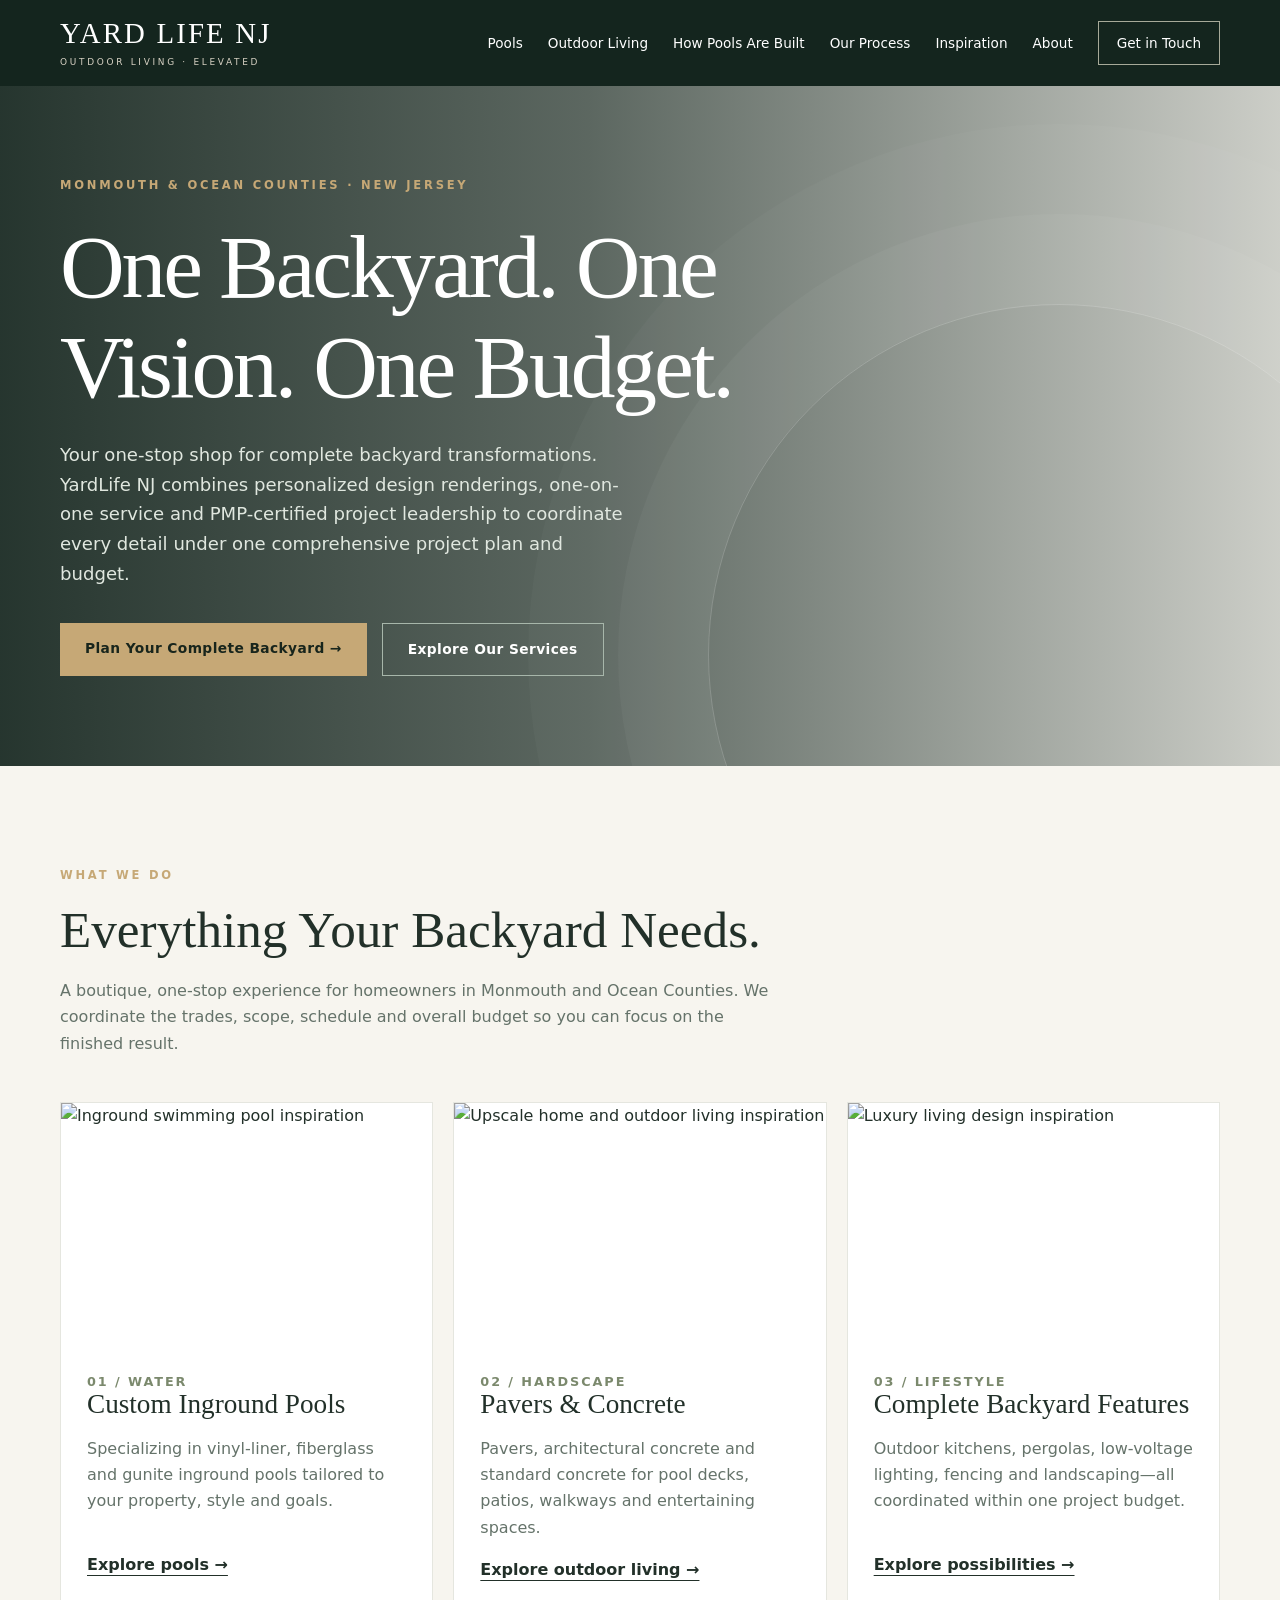
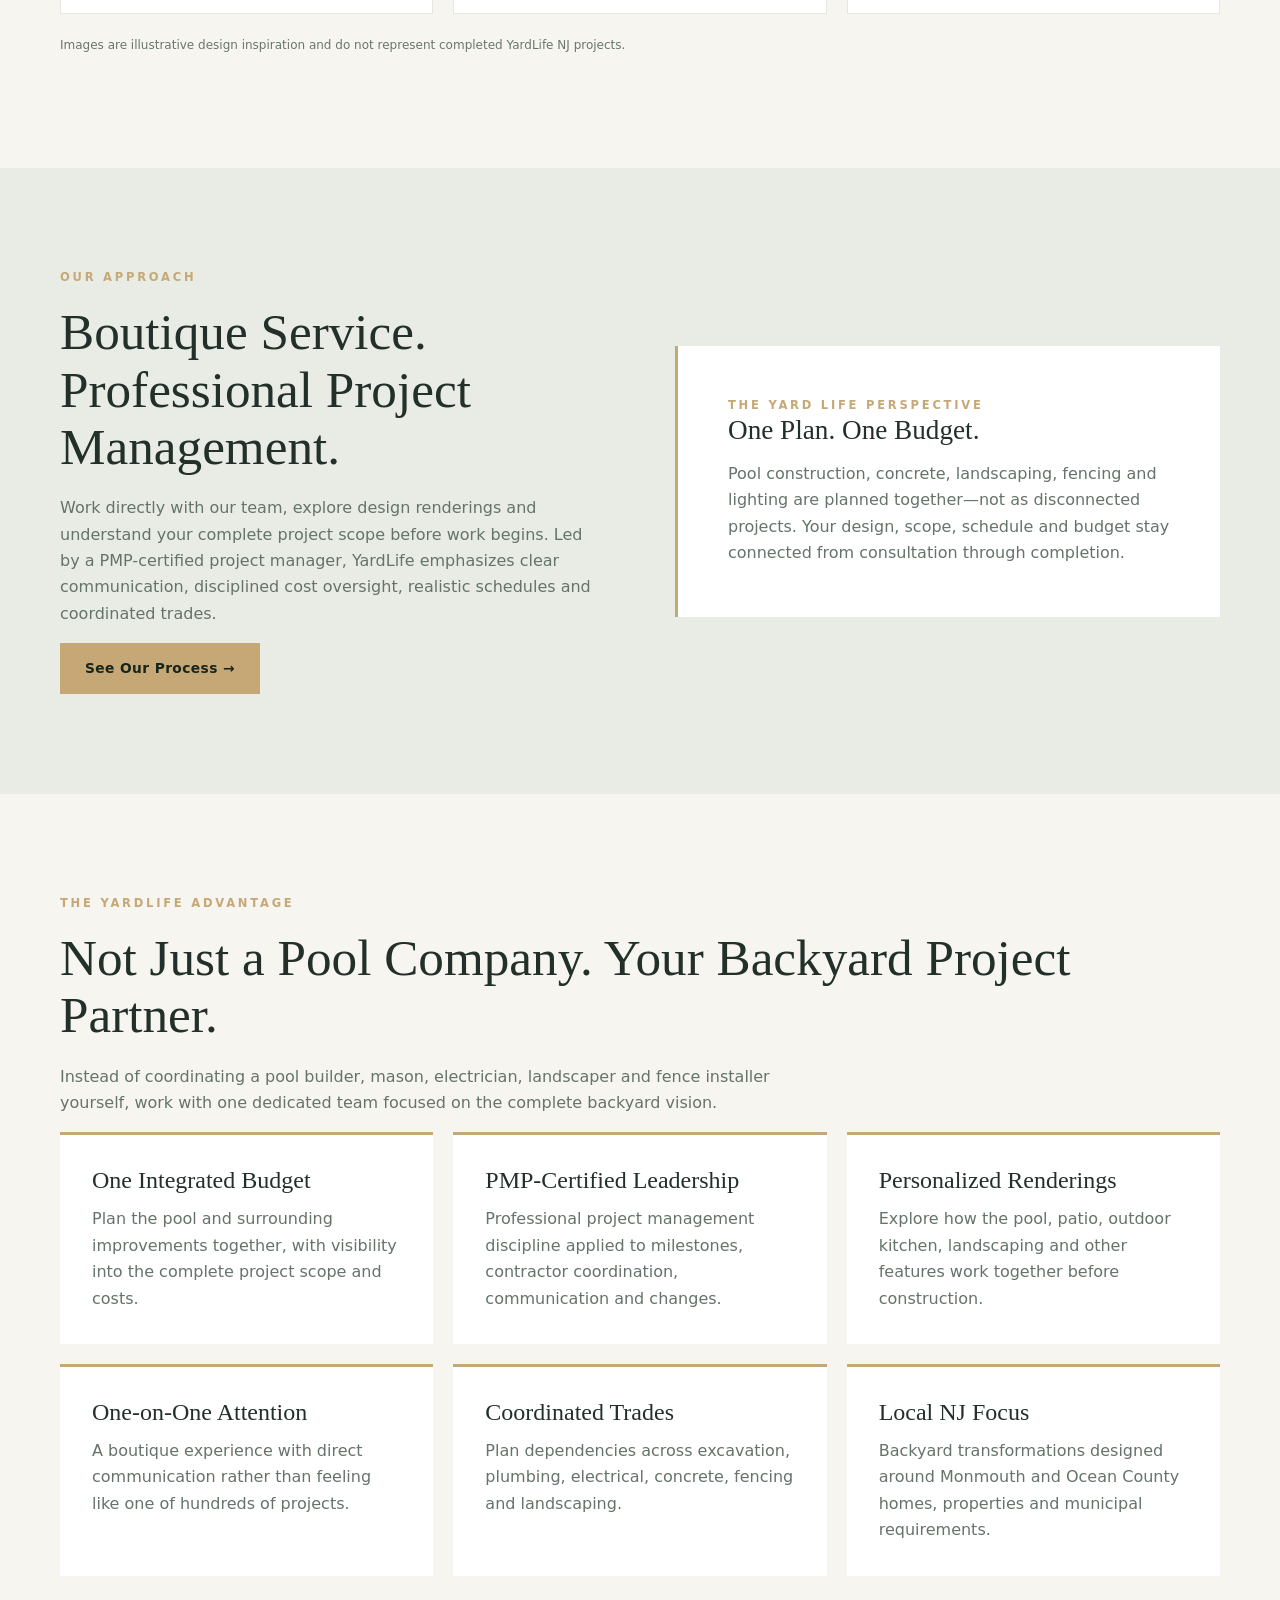
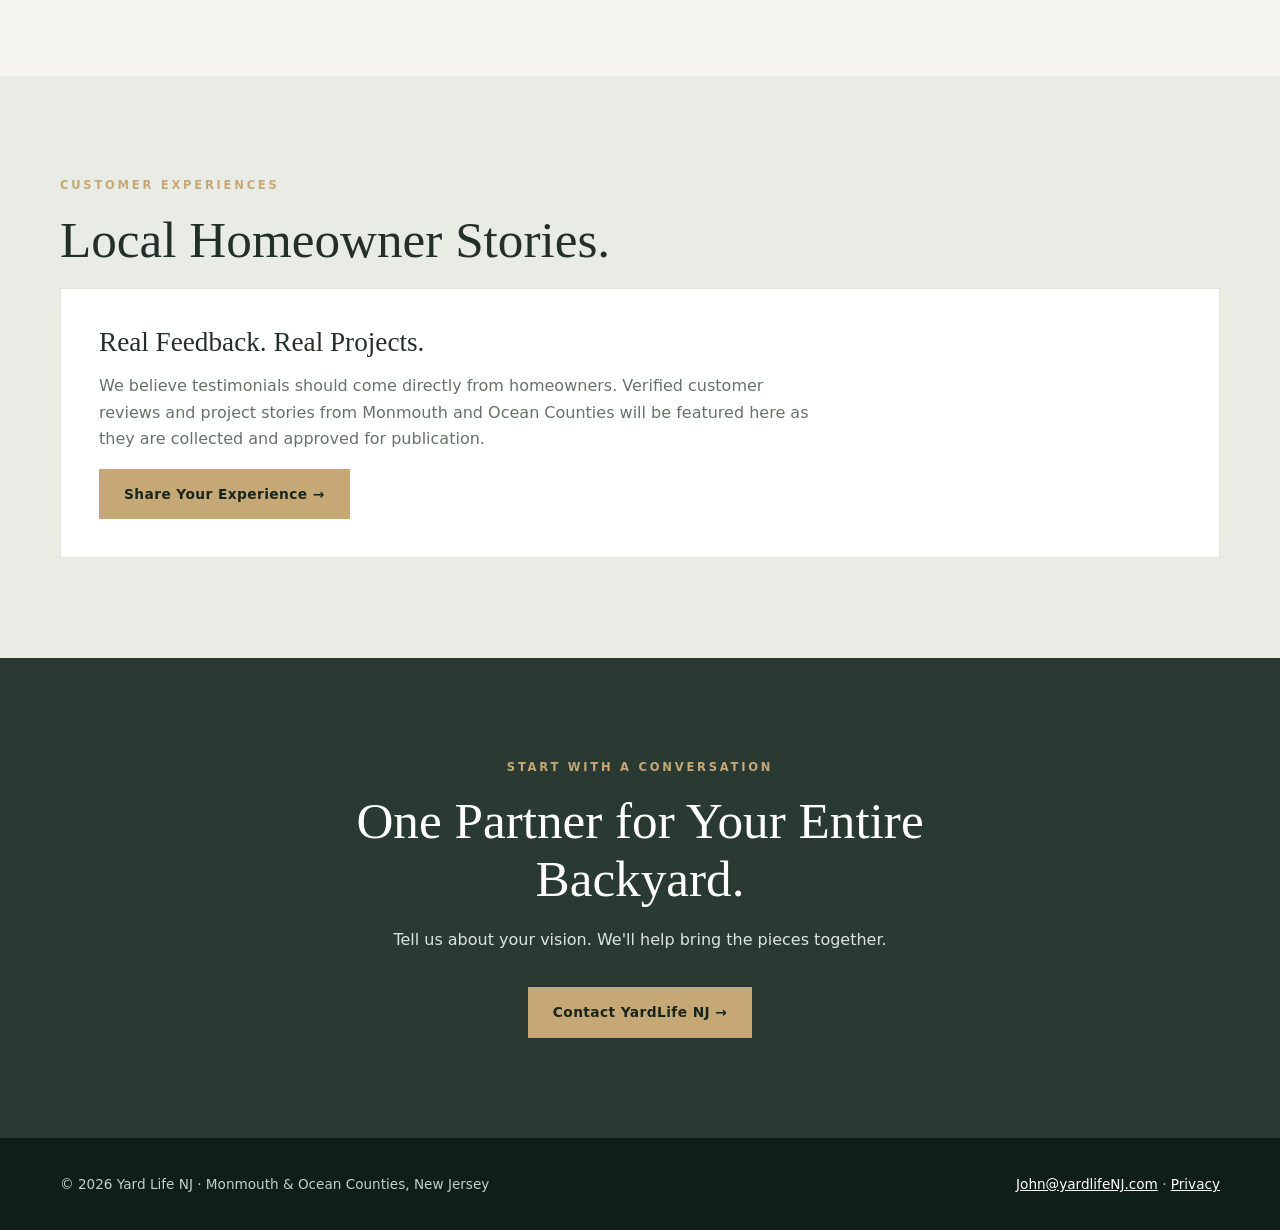
==== index.html @ 49e732a9 "Add customer trust, contact and YardLife competitive differentiation to index.html" ====
<!doctype html>
<html lang="en"><head><meta charset="utf-8"><meta name="viewport" content="width=device-width, initial-scale=1">
<title>Yard Life NJ | Custom Pools, Patios & Outdoor Living</title>
<meta name="description" content="YardLife NJ is a boutique one-stop shop for inground pools, patios, pavers, concrete, landscaping, lighting and fencing in Monmouth and Ocean Counties.">
<link rel="canonical" href="https://yardlifenj.com/"><meta name="theme-color" content="#182a22">
<style>
:root{--dark:#14251e;--green:#274c39;--gold:#c6a876;--paper:#f7f5ef;--ink:#223029;--muted:#65736a}*{box-sizing:border-box}html{scroll-behavior:smooth}body{margin:0;background:var(--paper);color:var(--ink);font:16px/1.65 system-ui,-apple-system,Segoe UI,sans-serif}a{color:inherit}a:focus-visible,button:focus-visible{outline:3px solid var(--gold);outline-offset:4px}.wrap{width:min(1160px,calc(100% - 44px));margin:auto}.top{background:var(--dark);color:#fff}.top-inner{min-height:86px;display:flex;align-items:center;justify-content:space-between;gap:24px}.brand{text-decoration:none;font-family:Georgia,serif;font-size:1.8rem;letter-spacing:.075em;line-height:1}.brand small{display:block;font:500 .56rem system-ui;letter-spacing:.3em;margin-top:10px;color:#d8d2c4}.nav{display:flex;align-items:center;gap:25px;flex-wrap:wrap}.nav a{text-decoration:none;font-size:.85rem}.nav a:hover{text-decoration:underline}.nav .contact{border:1px solid #a7aa99;padding:10px 18px}.hero{background:linear-gradient(90deg,rgba(9,27,20,.88) 0%,rgba(9,27,20,.65) 46%,rgba(9,27,20,.18) 100%),url('https://images.unsplash.com/photo-1576013551627-0cc20b96c2a7?auto=format&fit=crop&w=2200&q=85') center 55%/cover no-repeat;color:#fff;min-height:620px;display:flex;align-items:center;position:relative;overflow:hidden}.hero:after{content:"";position:absolute;right:-130px;bottom:-240px;width:700px;height:700px;border:1px solid #ffffff30;border-radius:50%;box-shadow:0 0 0 90px #ffffff09,0 0 0 180px #ffffff06;pointer-events:none}.hero .wrap{position:relative;z-index:1;padding:90px 0}.eyebrow{font-size:.72rem;letter-spacing:.24em;text-transform:uppercase;font-weight:700;color:var(--gold)}h1,h2,h3{font-family:Georgia,serif;font-weight:400;line-height:1.12}h1{font-size:clamp(3.5rem,7vw,6.7rem);letter-spacing:-.035em;max-width:850px;margin:22px 0}h2{font-size:clamp(2.3rem,4vw,3.7rem);margin:16px 0 20px}h3{font-size:1.7rem;margin:0 0 12px}.hero p{max-width:570px;color:#e0e7df;font-size:1.13rem}.buttons{display:flex;gap:15px;flex-wrap:wrap;margin-top:34px}.btn{display:inline-block;text-decoration:none;background:var(--gold);color:#18251c;padding:14px 25px;font-weight:700;font-size:.86rem;letter-spacing:.03em}.btn.secondary{background:transparent;color:#fff;border:1px solid #a7b6aa}.section{padding:100px 0}.intro{max-width:730px;margin-bottom:45px}.intro p,.card p,.split p{color:var(--muted)}.cards{display:grid;grid-template-columns:repeat(3,1fr);gap:20px}.card{background:#fff;border:1px solid #e5e6df;padding:0 0 30px;overflow:hidden}.card img{display:block;width:100%;height:245px;object-fit:cover}.card h3,.card p,.card a,.card .num{margin-left:26px;margin-right:26px}.card .num{display:block;margin-top:26px}.card p{min-height:100px}.card a{display:inline-block}.card .num{font:700 .8rem system-ui;color:#7b896d;letter-spacing:.15em}.card a{font-weight:700;text-underline-offset:5px}.cream{background:#e9ece5}.split{display:grid;grid-template-columns:1fr 1fr;gap:70px;align-items:center}.feature{padding:50px;border-left:3px solid var(--gold);background:#fff}.feature p{margin-bottom:0}.closing{background:linear-gradient(rgba(11,30,23,.87),rgba(11,30,23,.87)),url('https://images.unsplash.com/photo-1564013799919-ab600027ffc6?auto=format&fit=crop&w=1800&q=80') center/cover;color:#fff;text-align:center;padding:100px 20px}.closing p{color:#dce5dd}.closing h2{max-width:780px;margin:15px auto 20px}footer{background:#101e18;color:#c4d0c6;padding:35px 0;font-size:.85rem}footer .wrap{display:flex;justify-content:space-between;gap:20px;flex-wrap:wrap}footer a{color:#fff}@media(max-width:800px){.top-inner{padding:22px 0;align-items:flex-start;flex-direction:column}.nav{gap:14px}.hero{min-height:550px}.section{padding:65px 0}.cards,.split{grid-template-columns:1fr}.split{gap:25px}.feature{padding:30px}}@media(max-width:420px){.nav{gap:10px}.nav a{font-size:.75rem}.hero h1{font-size:3.2rem}}
.adv-grid{display:grid;grid-template-columns:repeat(3,1fr);gap:20px}.adv-item{background:#fff;padding:32px;border-top:3px solid var(--gold)}.adv-item strong{display:block;font:400 1.5rem Georgia,serif;margin-bottom:12px}.adv-item p{color:var(--muted);margin:0}.review-panel{background:#fff;padding:38px;border:1px solid #e3e5dc}.review-panel p{max-width:720px;color:var(--muted)}@media(max-width:800px){.adv-grid{grid-template-columns:1fr}} </style></head><body>
<header class="top"><div class="wrap top-inner"><a class="brand" href="/" aria-label="Yard Life NJ home">YARD LIFE NJ<small>OUTDOOR LIVING · ELEVATED</small></a><nav class="nav" aria-label="Main navigation"><a href="/inground-pools.html">Pools</a><a href="/outdoor-living.html">Outdoor Living</a><a href="/how-a-pool-is-built.html">How Pools Are Built</a><a href="/pool-building-process.html">Our Process</a><a href="/gallery.html">Inspiration</a><a href="/about.html">About</a><a class="contact" href="/contact.html">Get in Touch</a></nav></div></header>
<main><section class="hero"><div class="wrap"><div class="eyebrow">MONMOUTH &amp; OCEAN COUNTIES · NEW JERSEY</div><h1>One Backyard. One Vision. One Budget.</h1><p>Your one-stop shop for complete backyard transformations. YardLife NJ combines personalized design renderings, one-on-one service and PMP-certified project leadership to coordinate every detail under one comprehensive project plan and budget.</p><div class="buttons"><a class="btn" href="/contact.html">Plan Your Complete Backyard →</a><a class="btn secondary" href="#services">Explore Our Services</a></div></div></section>
<section class="section" id="services"><div class="wrap"><div class="intro"><div class="eyebrow">WHAT WE DO</div><h2>Everything Your Backyard Needs.</h2><p>A boutique, one-stop experience for homeowners in Monmouth and Ocean Counties. We coordinate the trades, scope, schedule and overall budget so you can focus on the finished result.</p></div><div class="cards"><article class="card"><img src="https://images.unsplash.com/photo-1576013551627-0cc20b96c2a7?auto=format&fit=crop&w=850&q=80" alt="Inground swimming pool inspiration" loading="lazy"><div class="num">01 / WATER</div><h3>Custom Inground Pools</h3><p>Specializing in vinyl-liner, fiberglass and gunite inground pools tailored to your property, style and goals.</p><a href="/inground-pools.html">Explore pools →</a></article><article class="card"><img src="https://images.unsplash.com/photo-1564013799919-ab600027ffc6?auto=format&fit=crop&w=850&q=80" alt="Upscale home and outdoor living inspiration" loading="lazy"><div class="num">02 / HARDSCAPE</div><h3>Pavers &amp; Concrete</h3><p>Pavers, architectural concrete and standard concrete for pool decks, patios, walkways and entertaining spaces.</p><a href="/outdoor-living.html">Explore outdoor living →</a></article><article class="card"><img src="https://images.unsplash.com/photo-1600566753190-17f0baa2a6c3?auto=format&fit=crop&w=850&q=80" alt="Luxury living design inspiration" loading="lazy"><div class="num">03 / LIFESTYLE</div><h3>Complete Backyard Features</h3><p>Outdoor kitchens, pergolas, low-voltage lighting, fencing and landscaping—all coordinated within one project budget.</p><a href="/outdoor-living.html">Explore possibilities →</a></article></div><p style="font-size:.75rem;color:#68766c;margin-top:22px">Images are illustrative design inspiration and do not represent completed YardLife NJ projects.</p></div></section>
<section class="section cream"><div class="wrap split"><div><div class="eyebrow">OUR APPROACH</div><h2>Boutique Service. Professional Project Management.</h2><p>Work directly with our team, explore design renderings and understand your complete project scope before work begins. Led by a PMP-certified project manager, YardLife emphasizes clear communication, disciplined cost oversight, realistic schedules and coordinated trades.</p><a class="btn" href="/pool-building-process.html">See Our Process →</a></div><div class="feature"><div class="eyebrow">THE YARD LIFE PERSPECTIVE</div><h3>One Plan. One Budget.</h3><p>Pool construction, concrete, landscaping, fencing and lighting are planned together—not as disconnected projects. Your design, scope, schedule and budget stay connected from consultation through completion.</p></div></div></section>
<section class="section" id="why-yardlife"><div class="wrap"><div class="eyebrow">THE YARDLIFE ADVANTAGE</div><h2>Not Just a Pool Company. Your Backyard Project Partner.</h2><p class="lead" style="max-width:780px;color:var(--muted)">Instead of coordinating a pool builder, mason, electrician, landscaper and fence installer yourself, work with one dedicated team focused on the complete backyard vision.</p><div class="adv-grid"><div class="adv-item"><strong>One Integrated Budget</strong><p>Plan the pool and surrounding improvements together, with visibility into the complete project scope and costs.</p></div><div class="adv-item"><strong>PMP-Certified Leadership</strong><p>Professional project management discipline applied to milestones, contractor coordination, communication and changes.</p></div><div class="adv-item"><strong>Personalized Renderings</strong><p>Explore how the pool, patio, outdoor kitchen, landscaping and other features work together before construction.</p></div><div class="adv-item"><strong>One-on-One Attention</strong><p>A boutique experience with direct communication rather than feeling like one of hundreds of projects.</p></div><div class="adv-item"><strong>Coordinated Trades</strong><p>Plan dependencies across excavation, plumbing, electrical, concrete, fencing and landscaping.</p></div><div class="adv-item"><strong>Local NJ Focus</strong><p>Backyard transformations designed around Monmouth and Ocean County homes, properties and municipal requirements.</p></div></div></div></section><section class="section cream" id="testimonials"><div class="wrap"><div class="eyebrow">CUSTOMER EXPERIENCES</div><h2>Local Homeowner Stories.</h2><div class="review-panel"><h3>Real Feedback. Real Projects.</h3><p>We believe testimonials should come directly from homeowners. Verified customer reviews and project stories from Monmouth and Ocean Counties will be featured here as they are collected and approved for publication.</p><a class="btn" href="mailto:John@yardlifeNJ.com?subject=YardLife%20NJ%20Customer%20Feedback">Share Your Experience →</a></div></div></section><section class="closing"><div class="eyebrow">START WITH A CONVERSATION</div><h2>One Partner for Your Entire Backyard.</h2><p>Tell us about your vision. We'll help bring the pieces together.</p><div class="buttons" style="justify-content:center"><a class="btn" href="/contact.html">Contact YardLife NJ →</a></div></section></main>
<footer><div class="wrap"><span>© 2026 Yard Life NJ · Monmouth &amp; Ocean Counties, New Jersey</span><span><a href="mailto:John@yardlifeNJ.com">John@yardlifeNJ.com</a> · <a href="/privacy.html">Privacy</a></span></div></footer></body></html>
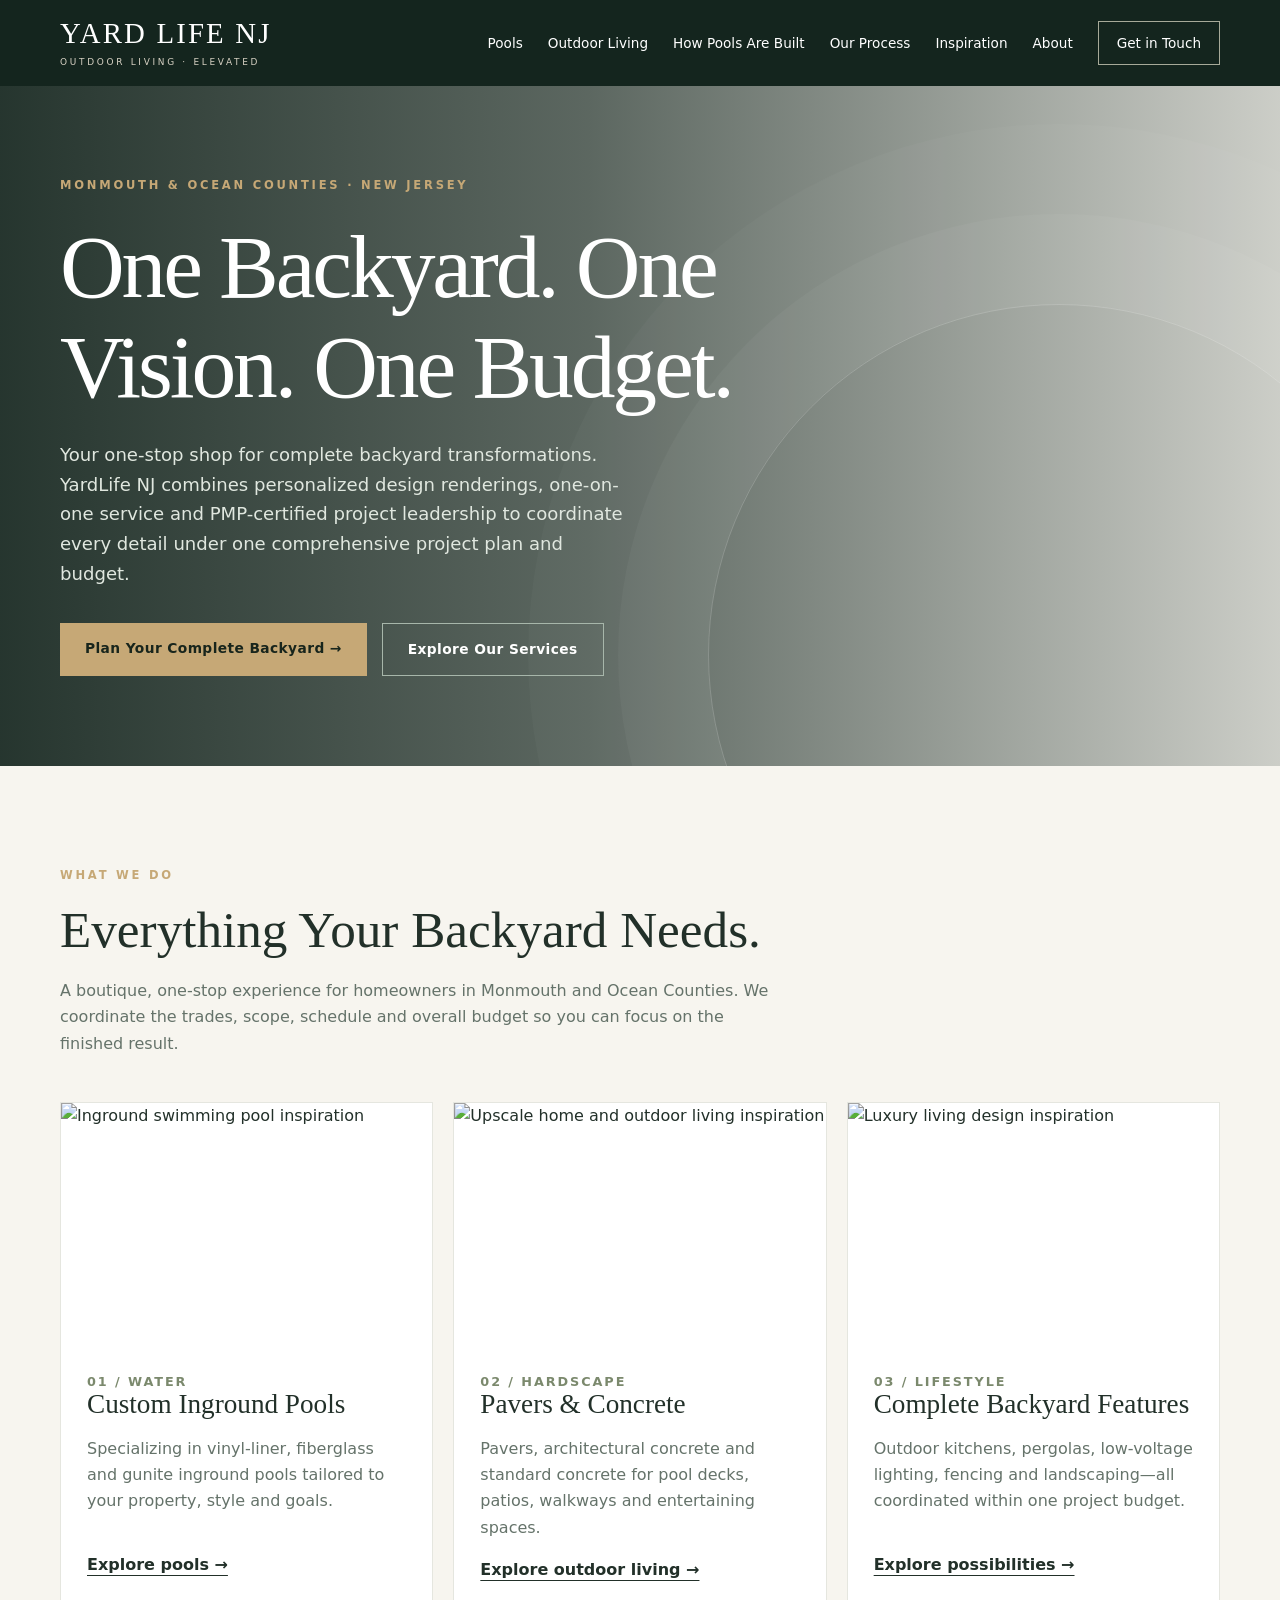
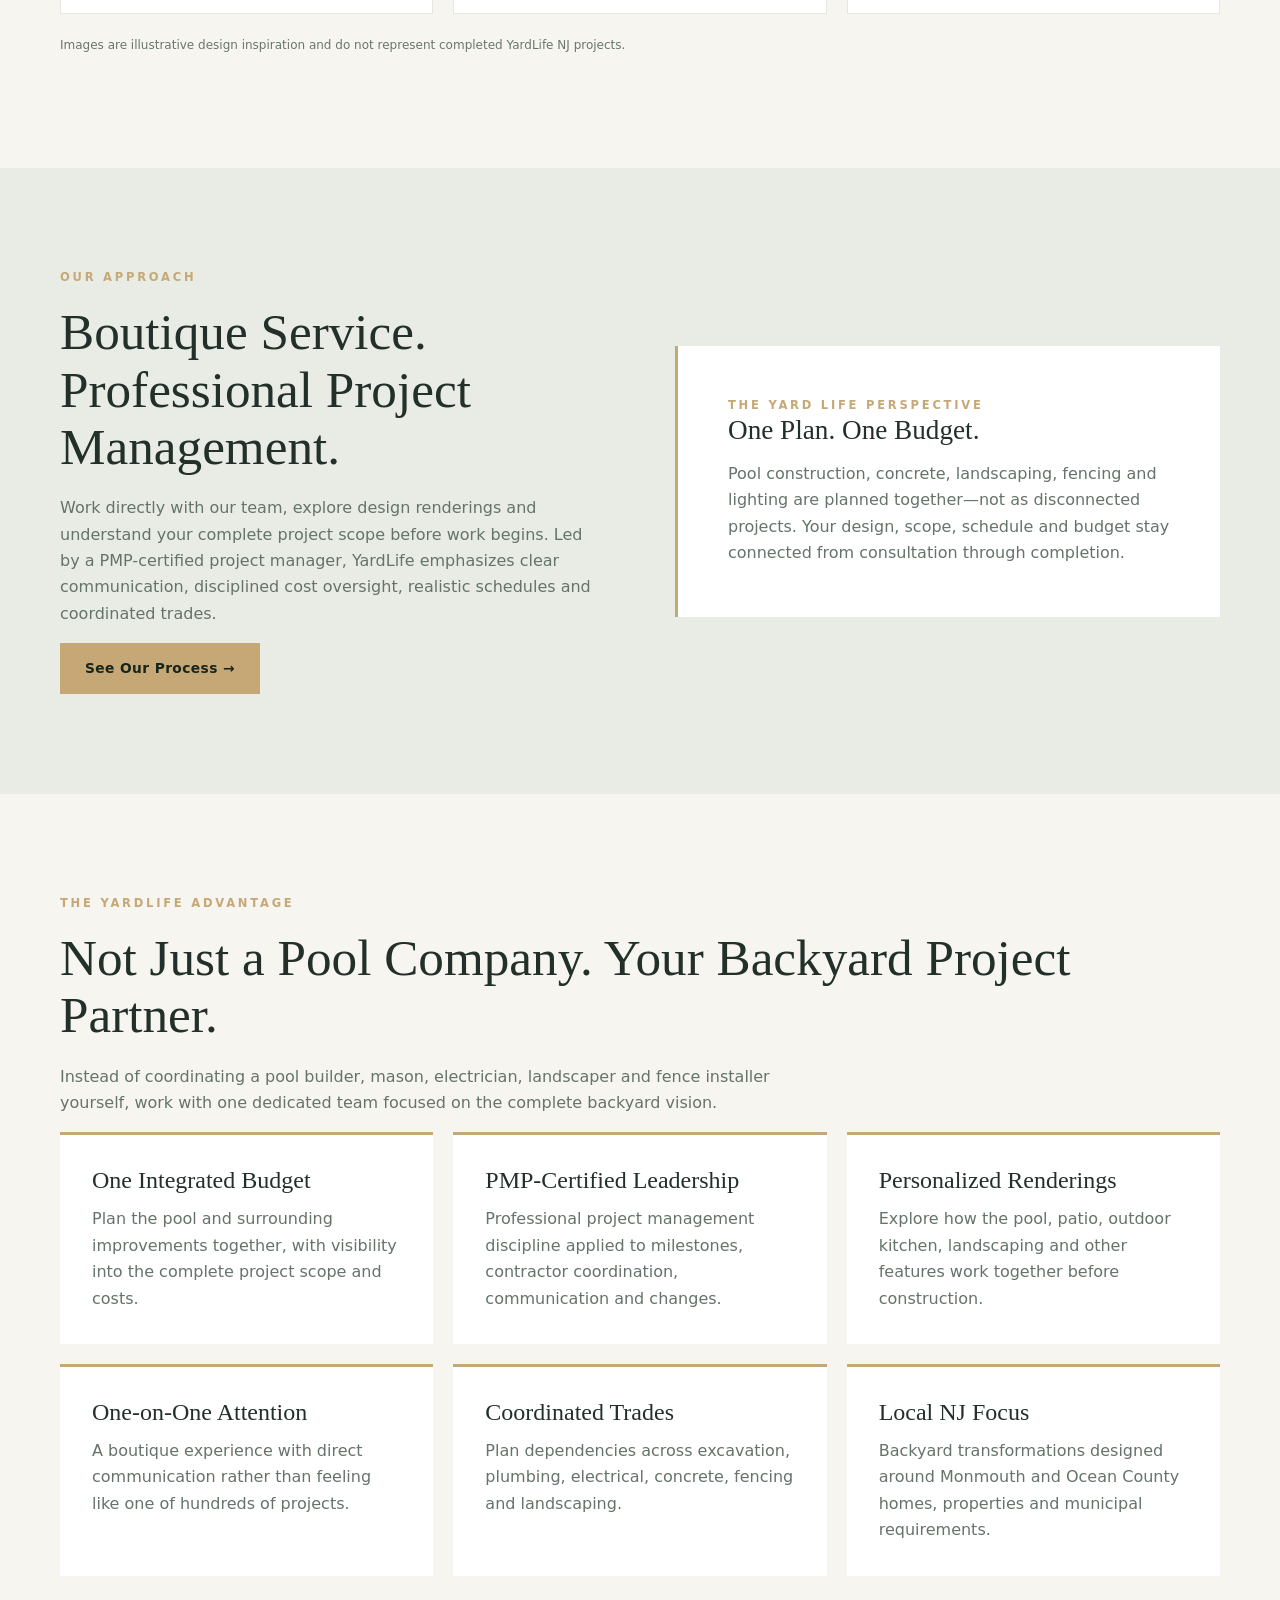
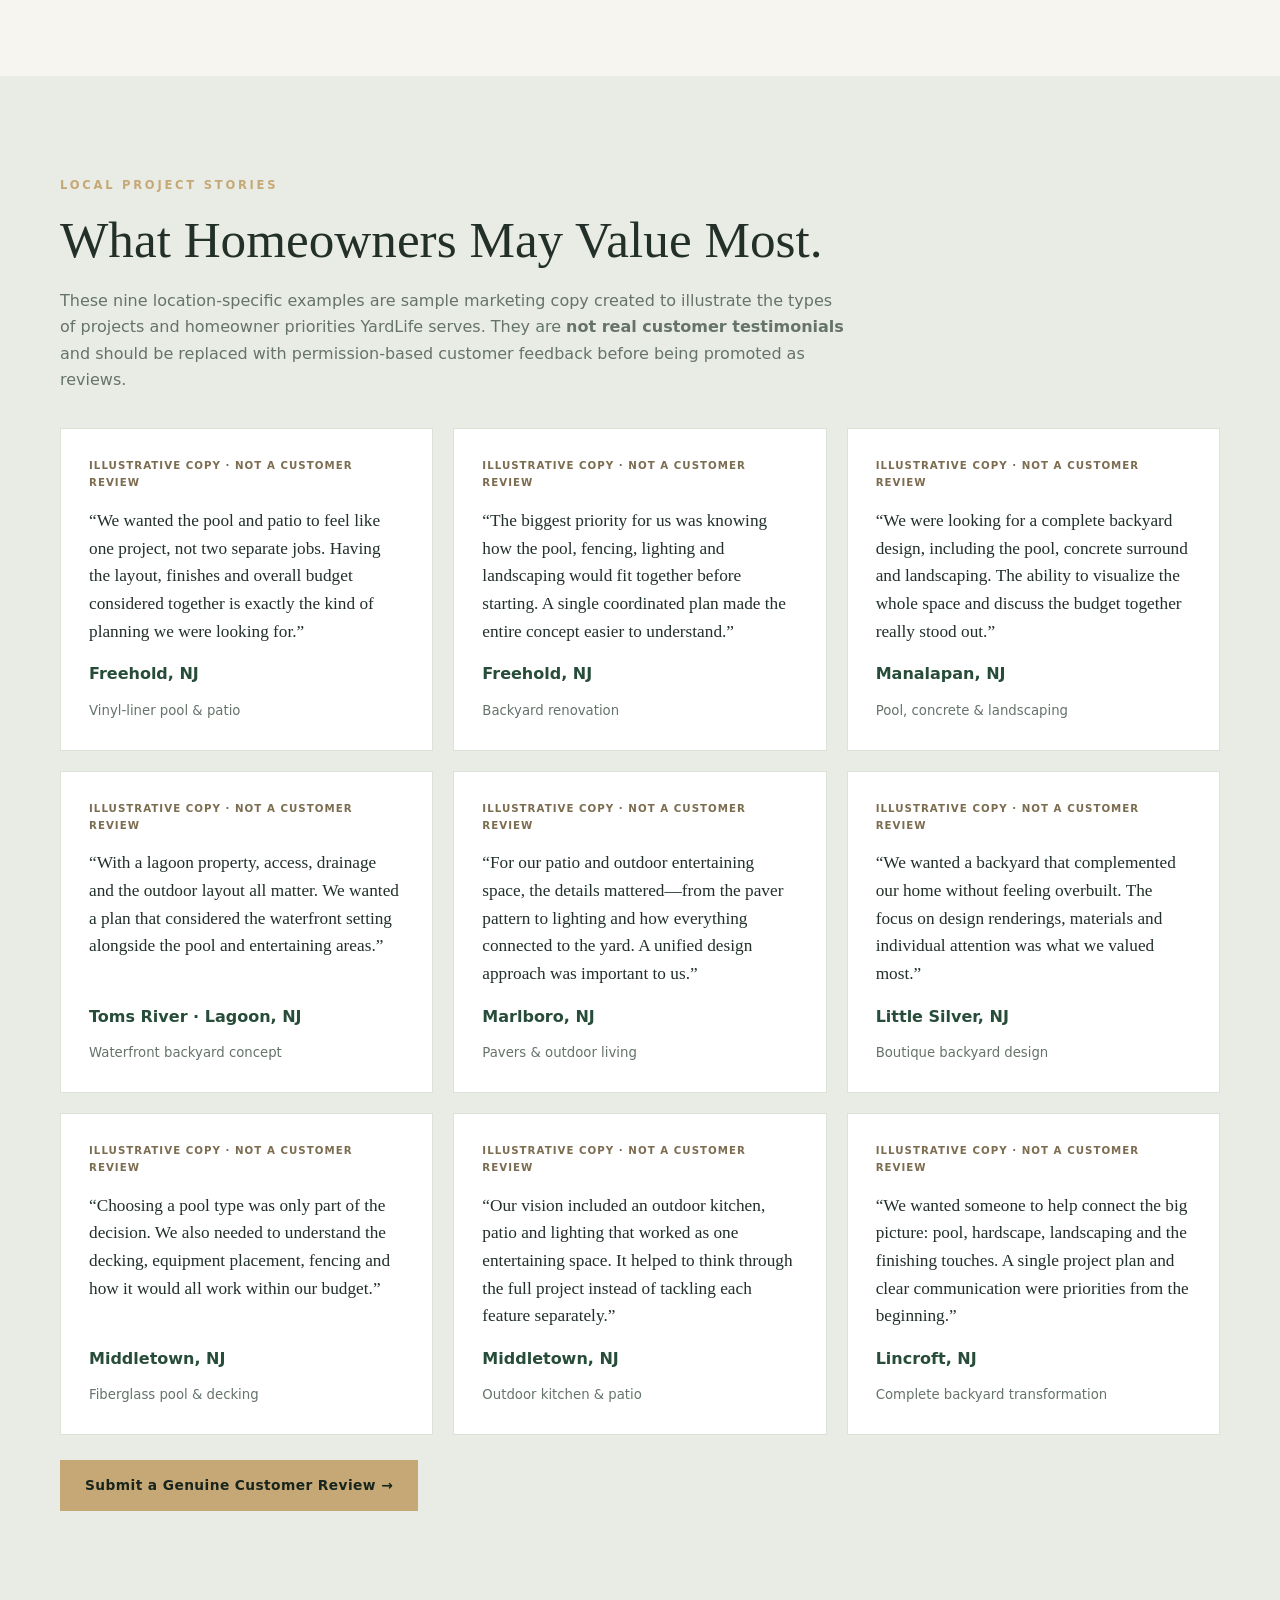
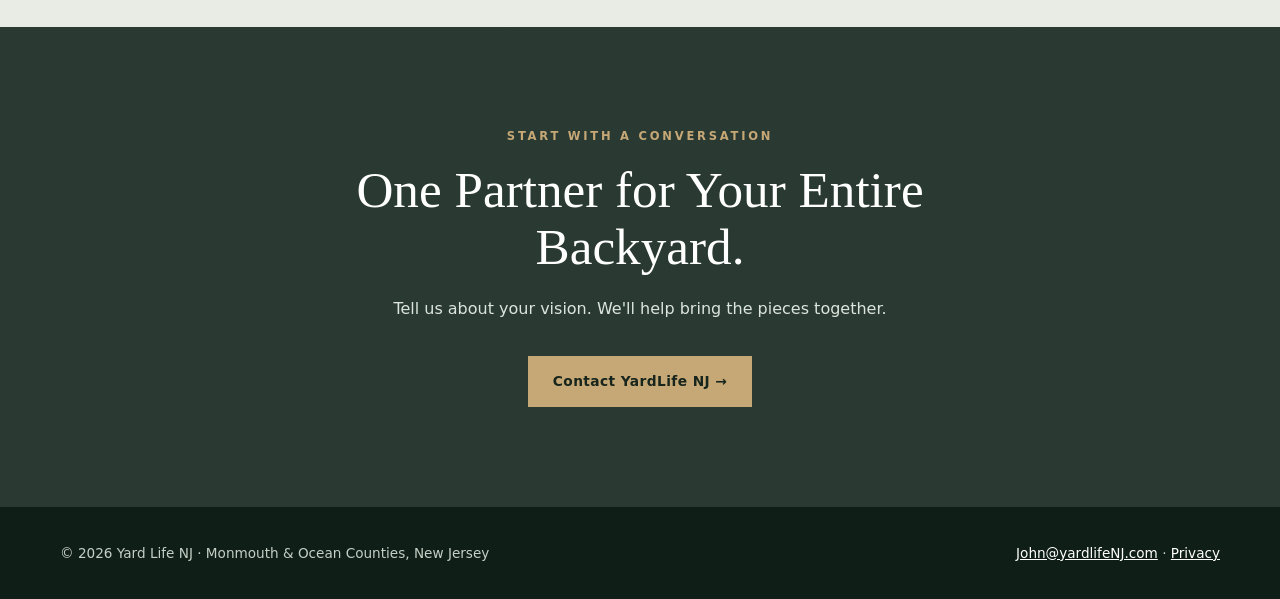
==== commit 96c90bc6: "Add nine clearly labeled illustrative local project story samples" ====
--- a/index.html
+++ b/index.html
@@ -5,10 +5,11 @@
 <link rel="canonical" href="https://yardlifenj.com/"><meta name="theme-color" content="#182a22">
 <style>
 :root{--dark:#14251e;--green:#274c39;--gold:#c6a876;--paper:#f7f5ef;--ink:#223029;--muted:#65736a}*{box-sizing:border-box}html{scroll-behavior:smooth}body{margin:0;background:var(--paper);color:var(--ink);font:16px/1.65 system-ui,-apple-system,Segoe UI,sans-serif}a{color:inherit}a:focus-visible,button:focus-visible{outline:3px solid var(--gold);outline-offset:4px}.wrap{width:min(1160px,calc(100% - 44px));margin:auto}.top{background:var(--dark);color:#fff}.top-inner{min-height:86px;display:flex;align-items:center;justify-content:space-between;gap:24px}.brand{text-decoration:none;font-family:Georgia,serif;font-size:1.8rem;letter-spacing:.075em;line-height:1}.brand small{display:block;font:500 .56rem system-ui;letter-spacing:.3em;margin-top:10px;color:#d8d2c4}.nav{display:flex;align-items:center;gap:25px;flex-wrap:wrap}.nav a{text-decoration:none;font-size:.85rem}.nav a:hover{text-decoration:underline}.nav .contact{border:1px solid #a7aa99;padding:10px 18px}.hero{background:linear-gradient(90deg,rgba(9,27,20,.88) 0%,rgba(9,27,20,.65) 46%,rgba(9,27,20,.18) 100%),url('https://images.unsplash.com/photo-1576013551627-0cc20b96c2a7?auto=format&fit=crop&w=2200&q=85') center 55%/cover no-repeat;color:#fff;min-height:620px;display:flex;align-items:center;position:relative;overflow:hidden}.hero:after{content:"";position:absolute;right:-130px;bottom:-240px;width:700px;height:700px;border:1px solid #ffffff30;border-radius:50%;box-shadow:0 0 0 90px #ffffff09,0 0 0 180px #ffffff06;pointer-events:none}.hero .wrap{position:relative;z-index:1;padding:90px 0}.eyebrow{font-size:.72rem;letter-spacing:.24em;text-transform:uppercase;font-weight:700;color:var(--gold)}h1,h2,h3{font-family:Georgia,serif;font-weight:400;line-height:1.12}h1{font-size:clamp(3.5rem,7vw,6.7rem);letter-spacing:-.035em;max-width:850px;margin:22px 0}h2{font-size:clamp(2.3rem,4vw,3.7rem);margin:16px 0 20px}h3{font-size:1.7rem;margin:0 0 12px}.hero p{max-width:570px;color:#e0e7df;font-size:1.13rem}.buttons{display:flex;gap:15px;flex-wrap:wrap;margin-top:34px}.btn{display:inline-block;text-decoration:none;background:var(--gold);color:#18251c;padding:14px 25px;font-weight:700;font-size:.86rem;letter-spacing:.03em}.btn.secondary{background:transparent;color:#fff;border:1px solid #a7b6aa}.section{padding:100px 0}.intro{max-width:730px;margin-bottom:45px}.intro p,.card p,.split p{color:var(--muted)}.cards{display:grid;grid-template-columns:repeat(3,1fr);gap:20px}.card{background:#fff;border:1px solid #e5e6df;padding:0 0 30px;overflow:hidden}.card img{display:block;width:100%;height:245px;object-fit:cover}.card h3,.card p,.card a,.card .num{margin-left:26px;margin-right:26px}.card .num{display:block;margin-top:26px}.card p{min-height:100px}.card a{display:inline-block}.card .num{font:700 .8rem system-ui;color:#7b896d;letter-spacing:.15em}.card a{font-weight:700;text-underline-offset:5px}.cream{background:#e9ece5}.split{display:grid;grid-template-columns:1fr 1fr;gap:70px;align-items:center}.feature{padding:50px;border-left:3px solid var(--gold);background:#fff}.feature p{margin-bottom:0}.closing{background:linear-gradient(rgba(11,30,23,.87),rgba(11,30,23,.87)),url('https://images.unsplash.com/photo-1564013799919-ab600027ffc6?auto=format&fit=crop&w=1800&q=80') center/cover;color:#fff;text-align:center;padding:100px 20px}.closing p{color:#dce5dd}.closing h2{max-width:780px;margin:15px auto 20px}footer{background:#101e18;color:#c4d0c6;padding:35px 0;font-size:.85rem}footer .wrap{display:flex;justify-content:space-between;gap:20px;flex-wrap:wrap}footer a{color:#fff}@media(max-width:800px){.top-inner{padding:22px 0;align-items:flex-start;flex-direction:column}.nav{gap:14px}.hero{min-height:550px}.section{padding:65px 0}.cards,.split{grid-template-columns:1fr}.split{gap:25px}.feature{padding:30px}}@media(max-width:420px){.nav{gap:10px}.nav a{font-size:.75rem}.hero h1{font-size:3.2rem}}
-.adv-grid{display:grid;grid-template-columns:repeat(3,1fr);gap:20px}.adv-item{background:#fff;padding:32px;border-top:3px solid var(--gold)}.adv-item strong{display:block;font:400 1.5rem Georgia,serif;margin-bottom:12px}.adv-item p{color:var(--muted);margin:0}.review-panel{background:#fff;padding:38px;border:1px solid #e3e5dc}.review-panel p{max-width:720px;color:var(--muted)}@media(max-width:800px){.adv-grid{grid-template-columns:1fr}} </style></head><body>
+.adv-grid{display:grid;grid-template-columns:repeat(3,1fr);gap:20px}.adv-item{background:#fff;padding:32px;border-top:3px solid var(--gold)}.adv-item strong{display:block;font:400 1.5rem Georgia,serif;margin-bottom:12px}.adv-item p{color:var(--muted);margin:0}.review-panel{background:#fff;padding:38px;border:1px solid #e3e5dc}.review-panel p{max-width:720px;color:var(--muted)}@media(max-width:800px){.adv-grid{grid-template-columns:1fr}} .sample-grid{display:grid;grid-template-columns:repeat(3,minmax(0,1fr));gap:20px;margin-top:35px}.sample-review{background:white;border:1px solid #dde2d9;padding:28px;display:flex;flex-direction:column;gap:12px}.sample-review p{font-family:Georgia,serif;font-size:1.08rem;line-height:1.6;flex:1;margin:4px 0}.sample-review strong{color:var(--green)}.sample-review span{font-size:.83rem;color:var(--muted)}.sample-tag{font-size:.64rem;letter-spacing:.1em;font-weight:800;color:#7c6c50}@media(max-width:850px){.sample-grid{grid-template-columns:1fr 1fr}}@media(max-width:580px){.sample-grid{grid-template-columns:1fr}} </style></head><body>
 <header class="top"><div class="wrap top-inner"><a class="brand" href="/" aria-label="Yard Life NJ home">YARD LIFE NJ<small>OUTDOOR LIVING · ELEVATED</small></a><nav class="nav" aria-label="Main navigation"><a href="/inground-pools.html">Pools</a><a href="/outdoor-living.html">Outdoor Living</a><a href="/how-a-pool-is-built.html">How Pools Are Built</a><a href="/pool-building-process.html">Our Process</a><a href="/gallery.html">Inspiration</a><a href="/about.html">About</a><a class="contact" href="/contact.html">Get in Touch</a></nav></div></header>
 <main><section class="hero"><div class="wrap"><div class="eyebrow">MONMOUTH &amp; OCEAN COUNTIES · NEW JERSEY</div><h1>One Backyard. One Vision. One Budget.</h1><p>Your one-stop shop for complete backyard transformations. YardLife NJ combines personalized design renderings, one-on-one service and PMP-certified project leadership to coordinate every detail under one comprehensive project plan and budget.</p><div class="buttons"><a class="btn" href="/contact.html">Plan Your Complete Backyard →</a><a class="btn secondary" href="#services">Explore Our Services</a></div></div></section>
 <section class="section" id="services"><div class="wrap"><div class="intro"><div class="eyebrow">WHAT WE DO</div><h2>Everything Your Backyard Needs.</h2><p>A boutique, one-stop experience for homeowners in Monmouth and Ocean Counties. We coordinate the trades, scope, schedule and overall budget so you can focus on the finished result.</p></div><div class="cards"><article class="card"><img src="https://images.unsplash.com/photo-1576013551627-0cc20b96c2a7?auto=format&fit=crop&w=850&q=80" alt="Inground swimming pool inspiration" loading="lazy"><div class="num">01 / WATER</div><h3>Custom Inground Pools</h3><p>Specializing in vinyl-liner, fiberglass and gunite inground pools tailored to your property, style and goals.</p><a href="/inground-pools.html">Explore pools →</a></article><article class="card"><img src="https://images.unsplash.com/photo-1564013799919-ab600027ffc6?auto=format&fit=crop&w=850&q=80" alt="Upscale home and outdoor living inspiration" loading="lazy"><div class="num">02 / HARDSCAPE</div><h3>Pavers &amp; Concrete</h3><p>Pavers, architectural concrete and standard concrete for pool decks, patios, walkways and entertaining spaces.</p><a href="/outdoor-living.html">Explore outdoor living →</a></article><article class="card"><img src="https://images.unsplash.com/photo-1600566753190-17f0baa2a6c3?auto=format&fit=crop&w=850&q=80" alt="Luxury living design inspiration" loading="lazy"><div class="num">03 / LIFESTYLE</div><h3>Complete Backyard Features</h3><p>Outdoor kitchens, pergolas, low-voltage lighting, fencing and landscaping—all coordinated within one project budget.</p><a href="/outdoor-living.html">Explore possibilities →</a></article></div><p style="font-size:.75rem;color:#68766c;margin-top:22px">Images are illustrative design inspiration and do not represent completed YardLife NJ projects.</p></div></section>
 <section class="section cream"><div class="wrap split"><div><div class="eyebrow">OUR APPROACH</div><h2>Boutique Service. Professional Project Management.</h2><p>Work directly with our team, explore design renderings and understand your complete project scope before work begins. Led by a PMP-certified project manager, YardLife emphasizes clear communication, disciplined cost oversight, realistic schedules and coordinated trades.</p><a class="btn" href="/pool-building-process.html">See Our Process →</a></div><div class="feature"><div class="eyebrow">THE YARD LIFE PERSPECTIVE</div><h3>One Plan. One Budget.</h3><p>Pool construction, concrete, landscaping, fencing and lighting are planned together—not as disconnected projects. Your design, scope, schedule and budget stay connected from consultation through completion.</p></div></div></section>
-<section class="section" id="why-yardlife"><div class="wrap"><div class="eyebrow">THE YARDLIFE ADVANTAGE</div><h2>Not Just a Pool Company. Your Backyard Project Partner.</h2><p class="lead" style="max-width:780px;color:var(--muted)">Instead of coordinating a pool builder, mason, electrician, landscaper and fence installer yourself, work with one dedicated team focused on the complete backyard vision.</p><div class="adv-grid"><div class="adv-item"><strong>One Integrated Budget</strong><p>Plan the pool and surrounding improvements together, with visibility into the complete project scope and costs.</p></div><div class="adv-item"><strong>PMP-Certified Leadership</strong><p>Professional project management discipline applied to milestones, contractor coordination, communication and changes.</p></div><div class="adv-item"><strong>Personalized Renderings</strong><p>Explore how the pool, patio, outdoor kitchen, landscaping and other features work together before construction.</p></div><div class="adv-item"><strong>One-on-One Attention</strong><p>A boutique experience with direct communication rather than feeling like one of hundreds of projects.</p></div><div class="adv-item"><strong>Coordinated Trades</strong><p>Plan dependencies across excavation, plumbing, electrical, concrete, fencing and landscaping.</p></div><div class="adv-item"><strong>Local NJ Focus</strong><p>Backyard transformations designed around Monmouth and Ocean County homes, properties and municipal requirements.</p></div></div></div></section><section class="section cream" id="testimonials"><div class="wrap"><div class="eyebrow">CUSTOMER EXPERIENCES</div><h2>Local Homeowner Stories.</h2><div class="review-panel"><h3>Real Feedback. Real Projects.</h3><p>We believe testimonials should come directly from homeowners. Verified customer reviews and project stories from Monmouth and Ocean Counties will be featured here as they are collected and approved for publication.</p><a class="btn" href="mailto:John@yardlifeNJ.com?subject=YardLife%20NJ%20Customer%20Feedback">Share Your Experience →</a></div></div></section><section class="closing"><div class="eyebrow">START WITH A CONVERSATION</div><h2>One Partner for Your Entire Backyard.</h2><p>Tell us about your vision. We'll help bring the pieces together.</p><div class="buttons" style="justify-content:center"><a class="btn" href="/contact.html">Contact YardLife NJ →</a></div></section></main>
+<section class="section" id="why-yardlife"><div class="wrap"><div class="eyebrow">THE YARDLIFE ADVANTAGE</div><h2>Not Just a Pool Company. Your Backyard Project Partner.</h2><p class="lead" style="max-width:780px;color:var(--muted)">Instead of coordinating a pool builder, mason, electrician, landscaper and fence installer yourself, work with one dedicated team focused on the complete backyard vision.</p><div class="adv-grid"><div class="adv-item"><strong>One Integrated Budget</strong><p>Plan the pool and surrounding improvements together, with visibility into the complete project scope and costs.</p></div><div class="adv-item"><strong>PMP-Certified Leadership</strong><p>Professional project management discipline applied to milestones, contractor coordination, communication and changes.</p></div><div class="adv-item"><strong>Personalized Renderings</strong><p>Explore how the pool, patio, outdoor kitchen, landscaping and other features work together before construction.</p></div><div class="adv-item"><strong>One-on-One Attention</strong><p>A boutique experience with direct communication rather than feeling like one of hundreds of projects.</p></div><div class="adv-item"><strong>Coordinated Trades</strong><p>Plan dependencies across excavation, plumbing, electrical, concrete, fencing and landscaping.</p></div><div class="adv-item"><strong>Local NJ Focus</strong><p>Backyard transformations designed around Monmouth and Ocean County homes, properties and municipal requirements.</p></div></div></div></section><section class="section cream" id="testimonials"><div class="wrap"><div class="eyebrow">LOCAL PROJECT STORIES</div><h2>What Homeowners May Value Most.</h2><p style="max-width:790px;color:var(--muted)">These nine location-specific examples are sample marketing copy created to illustrate the types of projects and homeowner priorities YardLife serves. They are <strong>not real customer testimonials</strong> and should be replaced with permission-based customer feedback before being promoted as reviews.</p><div class="sample-grid"><article class="sample-review"><div class="sample-tag">ILLUSTRATIVE COPY · NOT A CUSTOMER REVIEW</div><p>“We wanted the pool and patio to feel like one project, not two separate jobs. Having the layout, finishes and overall budget considered together is exactly the kind of planning we were looking for.”</p><strong>Freehold, NJ</strong><span>Vinyl-liner pool & patio</span></article><article class="sample-review"><div class="sample-tag">ILLUSTRATIVE COPY · NOT A CUSTOMER REVIEW</div><p>“The biggest priority for us was knowing how the pool, fencing, lighting and landscaping would fit together before starting. A single coordinated plan made the entire concept easier to understand.”</p><strong>Freehold, NJ</strong><span>Backyard renovation</span></article><article class="sample-review"><div class="sample-tag">ILLUSTRATIVE COPY · NOT A CUSTOMER REVIEW</div><p>“We were looking for a complete backyard design, including the pool, concrete surround and landscaping. The ability to visualize the whole space and discuss the budget together really stood out.”</p><strong>Manalapan, NJ</strong><span>Pool, concrete & landscaping</span></article><article class="sample-review"><div class="sample-tag">ILLUSTRATIVE COPY · NOT A CUSTOMER REVIEW</div><p>“With a lagoon property, access, drainage and the outdoor layout all matter. We wanted a plan that considered the waterfront setting alongside the pool and entertaining areas.”</p><strong>Toms River · Lagoon, NJ</strong><span>Waterfront backyard concept</span></article><article class="sample-review"><div class="sample-tag">ILLUSTRATIVE COPY · NOT A CUSTOMER REVIEW</div><p>“For our patio and outdoor entertaining space, the details mattered—from the paver pattern to lighting and how everything connected to the yard. A unified design approach was important to us.”</p><strong>Marlboro, NJ</strong><span>Pavers & outdoor living</span></article><article class="sample-review"><div class="sample-tag">ILLUSTRATIVE COPY · NOT A CUSTOMER REVIEW</div><p>“We wanted a backyard that complemented our home without feeling overbuilt. The focus on design renderings, materials and individual attention was what we valued most.”</p><strong>Little Silver, NJ</strong><span>Boutique backyard design</span></article><article class="sample-review"><div class="sample-tag">ILLUSTRATIVE COPY · NOT A CUSTOMER REVIEW</div><p>“Choosing a pool type was only part of the decision. We also needed to understand the decking, equipment placement, fencing and how it would all work within our budget.”</p><strong>Middletown, NJ</strong><span>Fiberglass pool & decking</span></article><article class="sample-review"><div class="sample-tag">ILLUSTRATIVE COPY · NOT A CUSTOMER REVIEW</div><p>“Our vision included an outdoor kitchen, patio and lighting that worked as one entertaining space. It helped to think through the full project instead of tackling each feature separately.”</p><strong>Middletown, NJ</strong><span>Outdoor kitchen & patio</span></article><article class="sample-review"><div class="sample-tag">ILLUSTRATIVE COPY · NOT A CUSTOMER REVIEW</div><p>“We wanted someone to help connect the big picture: pool, hardscape, landscaping and the finishing touches. A single project plan and clear communication were priorities from the beginning.”</p><strong>Lincroft, NJ</strong><span>Complete backyard transformation</span></article></div><p style="margin-top:25px"><a class="btn" href="mailto:John@yardlifeNJ.com?subject=YardLife%20NJ%20Customer%20Review">Submit a Genuine Customer Review →</a></p></div></section>
+<section class="closing"><div class="eyebrow">START WITH A CONVERSATION</div><h2>One Partner for Your Entire Backyard.</h2><p>Tell us about your vision. We'll help bring the pieces together.</p><div class="buttons" style="justify-content:center"><a class="btn" href="/contact.html">Contact YardLife NJ →</a></div></section></main>
 <footer><div class="wrap"><span>© 2026 Yard Life NJ · Monmouth &amp; Ocean Counties, New Jersey</span><span><a href="mailto:John@yardlifeNJ.com">John@yardlifeNJ.com</a> · <a href="/privacy.html">Privacy</a></span></div></footer></body></html>
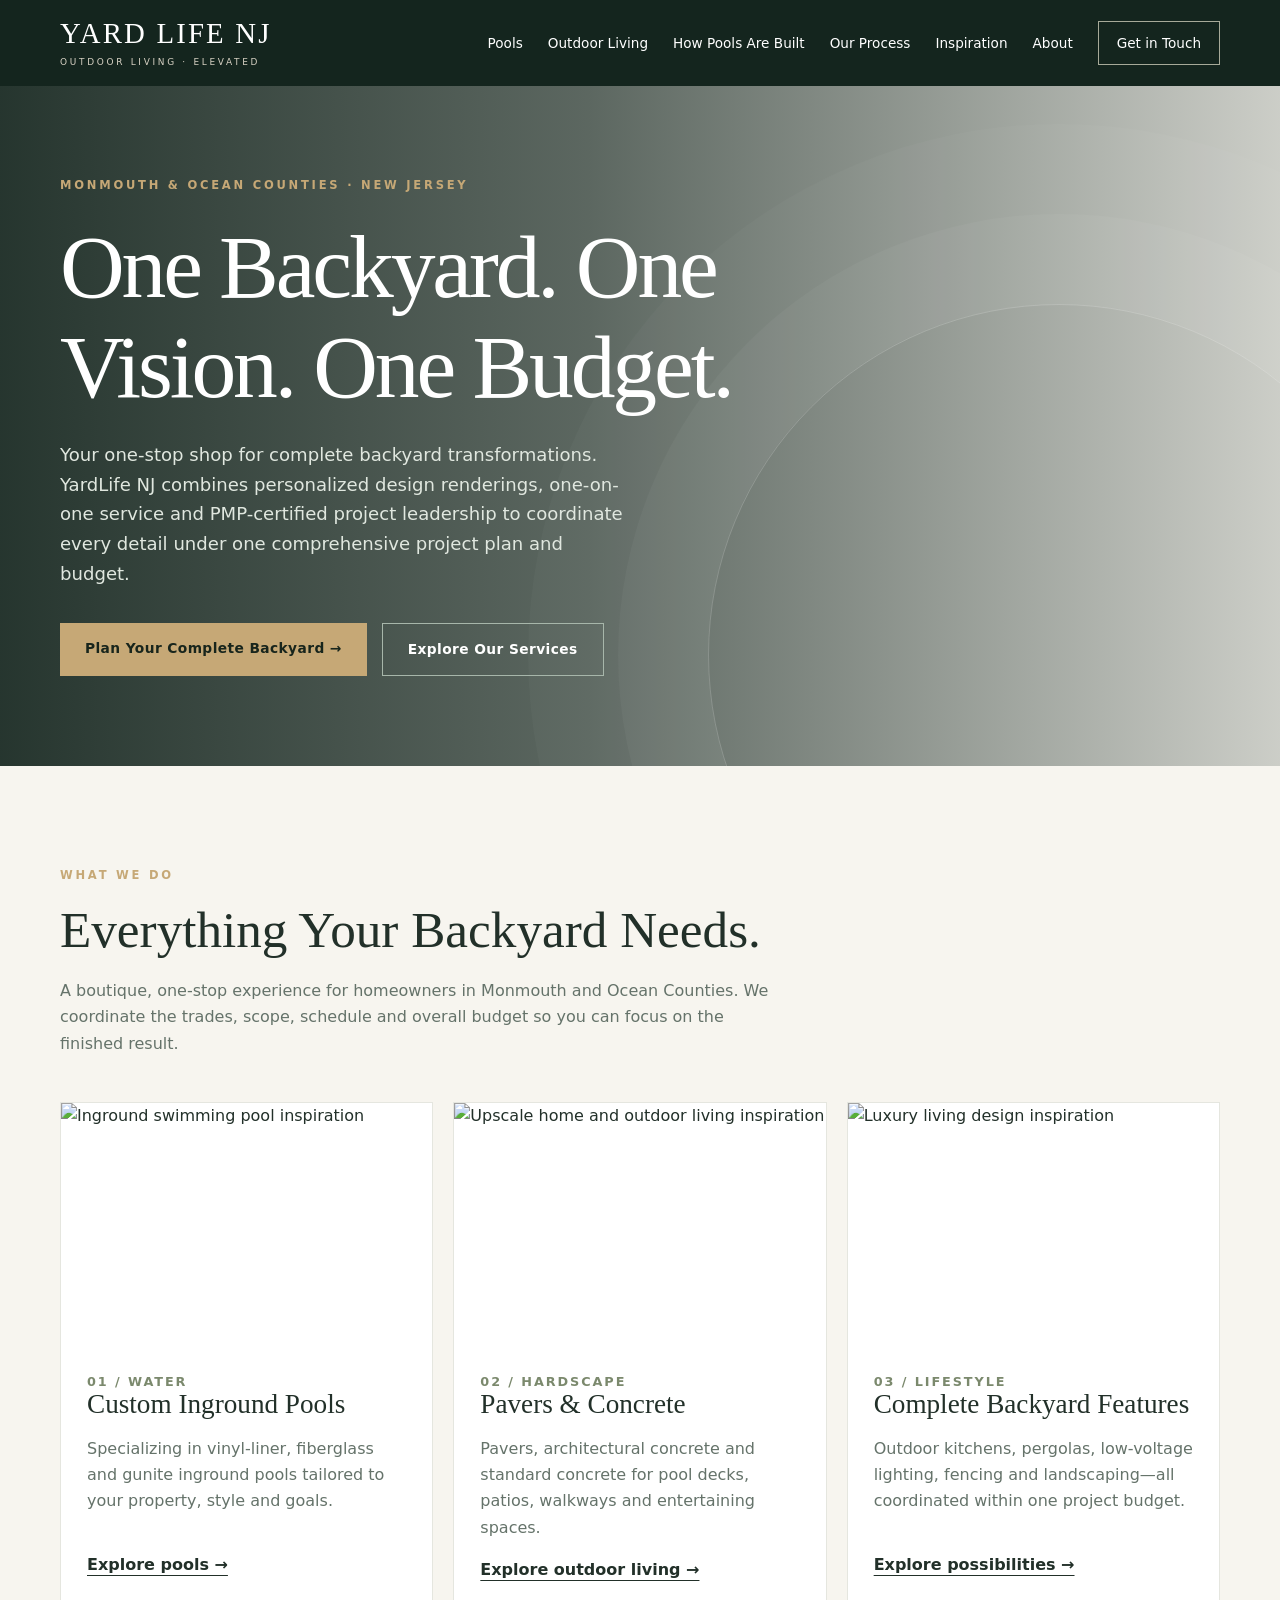
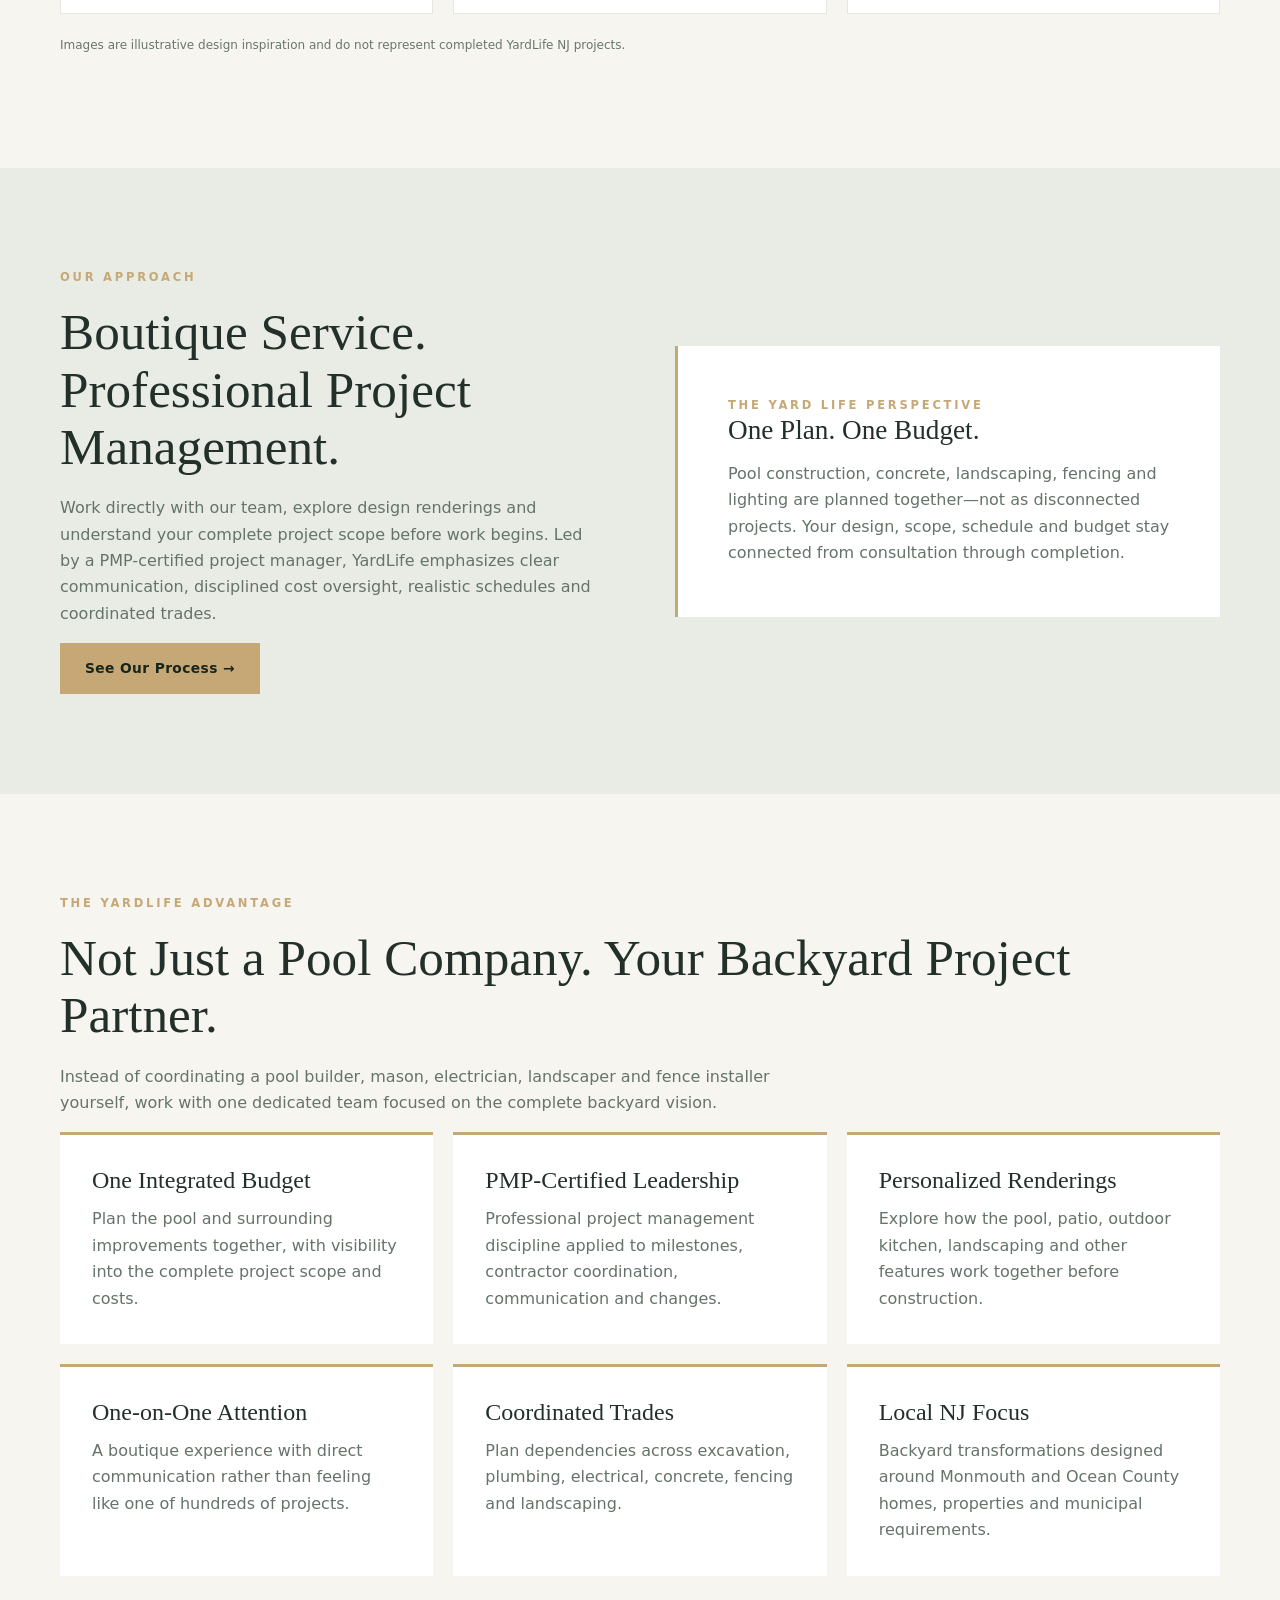
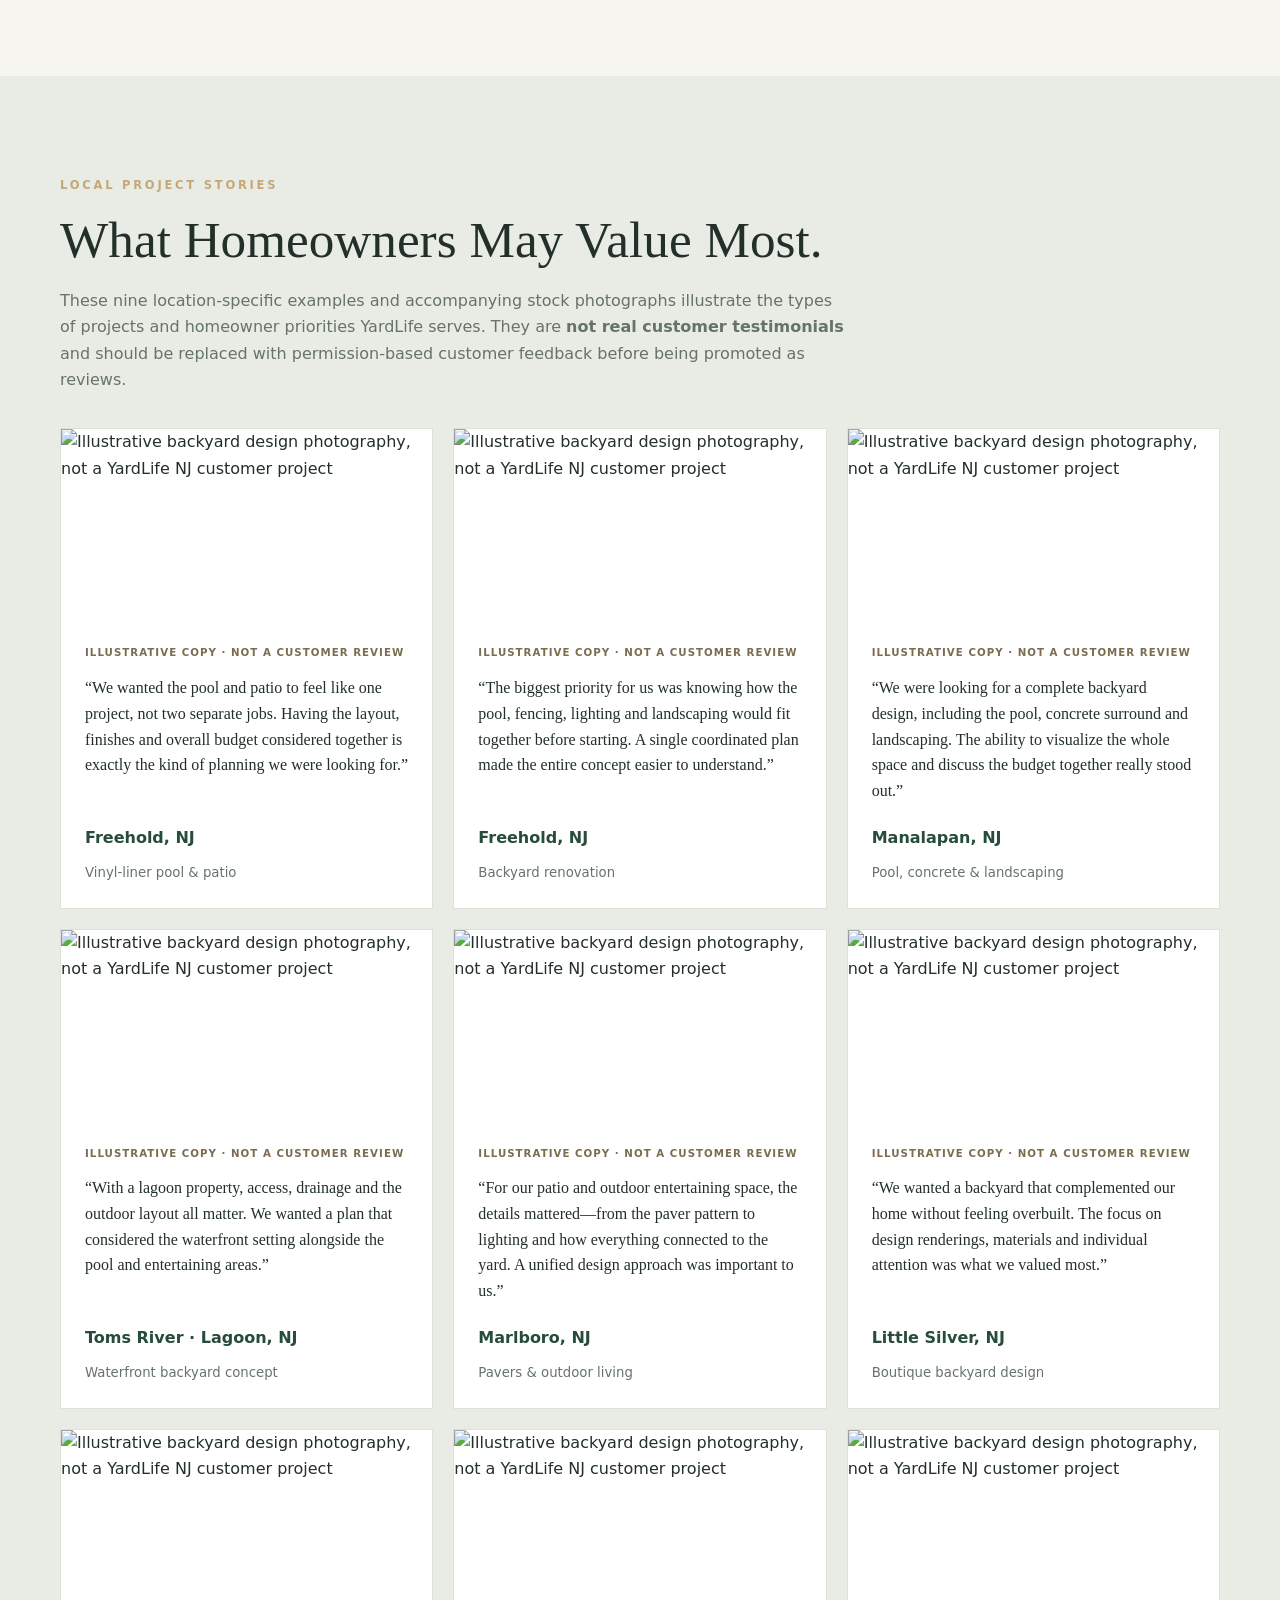
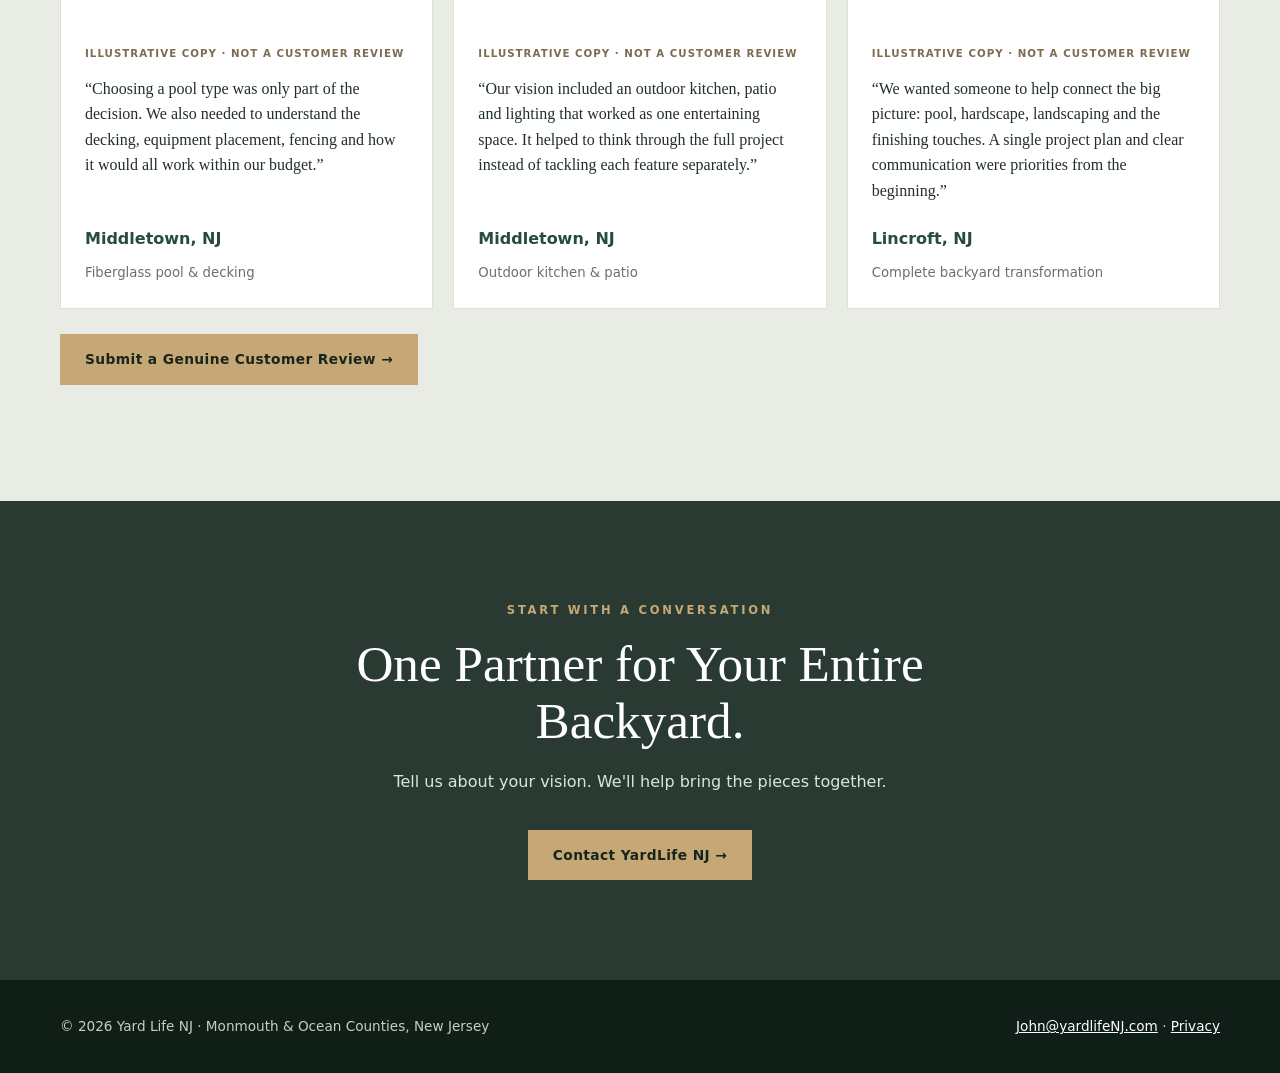
==== commit 48f6bbe8: "Add polished photographic imagery to nine sample project story cards" ====
--- a/index.html
+++ b/index.html
@@ -5,11 +5,11 @@
 <link rel="canonical" href="https://yardlifenj.com/"><meta name="theme-color" content="#182a22">
 <style>
 :root{--dark:#14251e;--green:#274c39;--gold:#c6a876;--paper:#f7f5ef;--ink:#223029;--muted:#65736a}*{box-sizing:border-box}html{scroll-behavior:smooth}body{margin:0;background:var(--paper);color:var(--ink);font:16px/1.65 system-ui,-apple-system,Segoe UI,sans-serif}a{color:inherit}a:focus-visible,button:focus-visible{outline:3px solid var(--gold);outline-offset:4px}.wrap{width:min(1160px,calc(100% - 44px));margin:auto}.top{background:var(--dark);color:#fff}.top-inner{min-height:86px;display:flex;align-items:center;justify-content:space-between;gap:24px}.brand{text-decoration:none;font-family:Georgia,serif;font-size:1.8rem;letter-spacing:.075em;line-height:1}.brand small{display:block;font:500 .56rem system-ui;letter-spacing:.3em;margin-top:10px;color:#d8d2c4}.nav{display:flex;align-items:center;gap:25px;flex-wrap:wrap}.nav a{text-decoration:none;font-size:.85rem}.nav a:hover{text-decoration:underline}.nav .contact{border:1px solid #a7aa99;padding:10px 18px}.hero{background:linear-gradient(90deg,rgba(9,27,20,.88) 0%,rgba(9,27,20,.65) 46%,rgba(9,27,20,.18) 100%),url('https://images.unsplash.com/photo-1576013551627-0cc20b96c2a7?auto=format&fit=crop&w=2200&q=85') center 55%/cover no-repeat;color:#fff;min-height:620px;display:flex;align-items:center;position:relative;overflow:hidden}.hero:after{content:"";position:absolute;right:-130px;bottom:-240px;width:700px;height:700px;border:1px solid #ffffff30;border-radius:50%;box-shadow:0 0 0 90px #ffffff09,0 0 0 180px #ffffff06;pointer-events:none}.hero .wrap{position:relative;z-index:1;padding:90px 0}.eyebrow{font-size:.72rem;letter-spacing:.24em;text-transform:uppercase;font-weight:700;color:var(--gold)}h1,h2,h3{font-family:Georgia,serif;font-weight:400;line-height:1.12}h1{font-size:clamp(3.5rem,7vw,6.7rem);letter-spacing:-.035em;max-width:850px;margin:22px 0}h2{font-size:clamp(2.3rem,4vw,3.7rem);margin:16px 0 20px}h3{font-size:1.7rem;margin:0 0 12px}.hero p{max-width:570px;color:#e0e7df;font-size:1.13rem}.buttons{display:flex;gap:15px;flex-wrap:wrap;margin-top:34px}.btn{display:inline-block;text-decoration:none;background:var(--gold);color:#18251c;padding:14px 25px;font-weight:700;font-size:.86rem;letter-spacing:.03em}.btn.secondary{background:transparent;color:#fff;border:1px solid #a7b6aa}.section{padding:100px 0}.intro{max-width:730px;margin-bottom:45px}.intro p,.card p,.split p{color:var(--muted)}.cards{display:grid;grid-template-columns:repeat(3,1fr);gap:20px}.card{background:#fff;border:1px solid #e5e6df;padding:0 0 30px;overflow:hidden}.card img{display:block;width:100%;height:245px;object-fit:cover}.card h3,.card p,.card a,.card .num{margin-left:26px;margin-right:26px}.card .num{display:block;margin-top:26px}.card p{min-height:100px}.card a{display:inline-block}.card .num{font:700 .8rem system-ui;color:#7b896d;letter-spacing:.15em}.card a{font-weight:700;text-underline-offset:5px}.cream{background:#e9ece5}.split{display:grid;grid-template-columns:1fr 1fr;gap:70px;align-items:center}.feature{padding:50px;border-left:3px solid var(--gold);background:#fff}.feature p{margin-bottom:0}.closing{background:linear-gradient(rgba(11,30,23,.87),rgba(11,30,23,.87)),url('https://images.unsplash.com/photo-1564013799919-ab600027ffc6?auto=format&fit=crop&w=1800&q=80') center/cover;color:#fff;text-align:center;padding:100px 20px}.closing p{color:#dce5dd}.closing h2{max-width:780px;margin:15px auto 20px}footer{background:#101e18;color:#c4d0c6;padding:35px 0;font-size:.85rem}footer .wrap{display:flex;justify-content:space-between;gap:20px;flex-wrap:wrap}footer a{color:#fff}@media(max-width:800px){.top-inner{padding:22px 0;align-items:flex-start;flex-direction:column}.nav{gap:14px}.hero{min-height:550px}.section{padding:65px 0}.cards,.split{grid-template-columns:1fr}.split{gap:25px}.feature{padding:30px}}@media(max-width:420px){.nav{gap:10px}.nav a{font-size:.75rem}.hero h1{font-size:3.2rem}}
-.adv-grid{display:grid;grid-template-columns:repeat(3,1fr);gap:20px}.adv-item{background:#fff;padding:32px;border-top:3px solid var(--gold)}.adv-item strong{display:block;font:400 1.5rem Georgia,serif;margin-bottom:12px}.adv-item p{color:var(--muted);margin:0}.review-panel{background:#fff;padding:38px;border:1px solid #e3e5dc}.review-panel p{max-width:720px;color:var(--muted)}@media(max-width:800px){.adv-grid{grid-template-columns:1fr}} .sample-grid{display:grid;grid-template-columns:repeat(3,minmax(0,1fr));gap:20px;margin-top:35px}.sample-review{background:white;border:1px solid #dde2d9;padding:28px;display:flex;flex-direction:column;gap:12px}.sample-review p{font-family:Georgia,serif;font-size:1.08rem;line-height:1.6;flex:1;margin:4px 0}.sample-review strong{color:var(--green)}.sample-review span{font-size:.83rem;color:var(--muted)}.sample-tag{font-size:.64rem;letter-spacing:.1em;font-weight:800;color:#7c6c50}@media(max-width:850px){.sample-grid{grid-template-columns:1fr 1fr}}@media(max-width:580px){.sample-grid{grid-template-columns:1fr}} </style></head><body>
+.adv-grid{display:grid;grid-template-columns:repeat(3,1fr);gap:20px}.adv-item{background:#fff;padding:32px;border-top:3px solid var(--gold)}.adv-item strong{display:block;font:400 1.5rem Georgia,serif;margin-bottom:12px}.adv-item p{color:var(--muted);margin:0}.review-panel{background:#fff;padding:38px;border:1px solid #e3e5dc}.review-panel p{max-width:720px;color:var(--muted)}@media(max-width:800px){.adv-grid{grid-template-columns:1fr}} .sample-grid{display:grid;grid-template-columns:repeat(3,minmax(0,1fr));gap:20px;margin-top:35px}.sample-review{background:white;border:1px solid #dde2d9;padding:28px;display:flex;flex-direction:column;gap:12px}.sample-review p{font-family:Georgia,serif;font-size:1.08rem;line-height:1.6;flex:1;margin:4px 0}.sample-review strong{color:var(--green)}.sample-review span{font-size:.83rem;color:var(--muted)}.sample-tag{font-size:.64rem;letter-spacing:.1em;font-weight:800;color:#7c6c50}@media(max-width:850px){.sample-grid{grid-template-columns:1fr 1fr}}@media(max-width:580px){.sample-grid{grid-template-columns:1fr}} .sample-review{padding:0;overflow:hidden;gap:10px}.sample-review>*:not(.sample-photo){margin-left:24px;margin-right:24px}.sample-review>span{margin-bottom:24px}.sample-review .sample-photo{display:block;width:100%;height:190px;object-fit:cover}.sample-review .sample-tag{margin-top:15px}.sample-review p{font-size:1rem}.sample-review strong{margin-top:8px} </style></head><body>
 <header class="top"><div class="wrap top-inner"><a class="brand" href="/" aria-label="Yard Life NJ home">YARD LIFE NJ<small>OUTDOOR LIVING · ELEVATED</small></a><nav class="nav" aria-label="Main navigation"><a href="/inground-pools.html">Pools</a><a href="/outdoor-living.html">Outdoor Living</a><a href="/how-a-pool-is-built.html">How Pools Are Built</a><a href="/pool-building-process.html">Our Process</a><a href="/gallery.html">Inspiration</a><a href="/about.html">About</a><a class="contact" href="/contact.html">Get in Touch</a></nav></div></header>
 <main><section class="hero"><div class="wrap"><div class="eyebrow">MONMOUTH &amp; OCEAN COUNTIES · NEW JERSEY</div><h1>One Backyard. One Vision. One Budget.</h1><p>Your one-stop shop for complete backyard transformations. YardLife NJ combines personalized design renderings, one-on-one service and PMP-certified project leadership to coordinate every detail under one comprehensive project plan and budget.</p><div class="buttons"><a class="btn" href="/contact.html">Plan Your Complete Backyard →</a><a class="btn secondary" href="#services">Explore Our Services</a></div></div></section>
 <section class="section" id="services"><div class="wrap"><div class="intro"><div class="eyebrow">WHAT WE DO</div><h2>Everything Your Backyard Needs.</h2><p>A boutique, one-stop experience for homeowners in Monmouth and Ocean Counties. We coordinate the trades, scope, schedule and overall budget so you can focus on the finished result.</p></div><div class="cards"><article class="card"><img src="https://images.unsplash.com/photo-1576013551627-0cc20b96c2a7?auto=format&fit=crop&w=850&q=80" alt="Inground swimming pool inspiration" loading="lazy"><div class="num">01 / WATER</div><h3>Custom Inground Pools</h3><p>Specializing in vinyl-liner, fiberglass and gunite inground pools tailored to your property, style and goals.</p><a href="/inground-pools.html">Explore pools →</a></article><article class="card"><img src="https://images.unsplash.com/photo-1564013799919-ab600027ffc6?auto=format&fit=crop&w=850&q=80" alt="Upscale home and outdoor living inspiration" loading="lazy"><div class="num">02 / HARDSCAPE</div><h3>Pavers &amp; Concrete</h3><p>Pavers, architectural concrete and standard concrete for pool decks, patios, walkways and entertaining spaces.</p><a href="/outdoor-living.html">Explore outdoor living →</a></article><article class="card"><img src="https://images.unsplash.com/photo-1600566753190-17f0baa2a6c3?auto=format&fit=crop&w=850&q=80" alt="Luxury living design inspiration" loading="lazy"><div class="num">03 / LIFESTYLE</div><h3>Complete Backyard Features</h3><p>Outdoor kitchens, pergolas, low-voltage lighting, fencing and landscaping—all coordinated within one project budget.</p><a href="/outdoor-living.html">Explore possibilities →</a></article></div><p style="font-size:.75rem;color:#68766c;margin-top:22px">Images are illustrative design inspiration and do not represent completed YardLife NJ projects.</p></div></section>
 <section class="section cream"><div class="wrap split"><div><div class="eyebrow">OUR APPROACH</div><h2>Boutique Service. Professional Project Management.</h2><p>Work directly with our team, explore design renderings and understand your complete project scope before work begins. Led by a PMP-certified project manager, YardLife emphasizes clear communication, disciplined cost oversight, realistic schedules and coordinated trades.</p><a class="btn" href="/pool-building-process.html">See Our Process →</a></div><div class="feature"><div class="eyebrow">THE YARD LIFE PERSPECTIVE</div><h3>One Plan. One Budget.</h3><p>Pool construction, concrete, landscaping, fencing and lighting are planned together—not as disconnected projects. Your design, scope, schedule and budget stay connected from consultation through completion.</p></div></div></section>
-<section class="section" id="why-yardlife"><div class="wrap"><div class="eyebrow">THE YARDLIFE ADVANTAGE</div><h2>Not Just a Pool Company. Your Backyard Project Partner.</h2><p class="lead" style="max-width:780px;color:var(--muted)">Instead of coordinating a pool builder, mason, electrician, landscaper and fence installer yourself, work with one dedicated team focused on the complete backyard vision.</p><div class="adv-grid"><div class="adv-item"><strong>One Integrated Budget</strong><p>Plan the pool and surrounding improvements together, with visibility into the complete project scope and costs.</p></div><div class="adv-item"><strong>PMP-Certified Leadership</strong><p>Professional project management discipline applied to milestones, contractor coordination, communication and changes.</p></div><div class="adv-item"><strong>Personalized Renderings</strong><p>Explore how the pool, patio, outdoor kitchen, landscaping and other features work together before construction.</p></div><div class="adv-item"><strong>One-on-One Attention</strong><p>A boutique experience with direct communication rather than feeling like one of hundreds of projects.</p></div><div class="adv-item"><strong>Coordinated Trades</strong><p>Plan dependencies across excavation, plumbing, electrical, concrete, fencing and landscaping.</p></div><div class="adv-item"><strong>Local NJ Focus</strong><p>Backyard transformations designed around Monmouth and Ocean County homes, properties and municipal requirements.</p></div></div></div></section><section class="section cream" id="testimonials"><div class="wrap"><div class="eyebrow">LOCAL PROJECT STORIES</div><h2>What Homeowners May Value Most.</h2><p style="max-width:790px;color:var(--muted)">These nine location-specific examples are sample marketing copy created to illustrate the types of projects and homeowner priorities YardLife serves. They are <strong>not real customer testimonials</strong> and should be replaced with permission-based customer feedback before being promoted as reviews.</p><div class="sample-grid"><article class="sample-review"><div class="sample-tag">ILLUSTRATIVE COPY · NOT A CUSTOMER REVIEW</div><p>“We wanted the pool and patio to feel like one project, not two separate jobs. Having the layout, finishes and overall budget considered together is exactly the kind of planning we were looking for.”</p><strong>Freehold, NJ</strong><span>Vinyl-liner pool & patio</span></article><article class="sample-review"><div class="sample-tag">ILLUSTRATIVE COPY · NOT A CUSTOMER REVIEW</div><p>“The biggest priority for us was knowing how the pool, fencing, lighting and landscaping would fit together before starting. A single coordinated plan made the entire concept easier to understand.”</p><strong>Freehold, NJ</strong><span>Backyard renovation</span></article><article class="sample-review"><div class="sample-tag">ILLUSTRATIVE COPY · NOT A CUSTOMER REVIEW</div><p>“We were looking for a complete backyard design, including the pool, concrete surround and landscaping. The ability to visualize the whole space and discuss the budget together really stood out.”</p><strong>Manalapan, NJ</strong><span>Pool, concrete & landscaping</span></article><article class="sample-review"><div class="sample-tag">ILLUSTRATIVE COPY · NOT A CUSTOMER REVIEW</div><p>“With a lagoon property, access, drainage and the outdoor layout all matter. We wanted a plan that considered the waterfront setting alongside the pool and entertaining areas.”</p><strong>Toms River · Lagoon, NJ</strong><span>Waterfront backyard concept</span></article><article class="sample-review"><div class="sample-tag">ILLUSTRATIVE COPY · NOT A CUSTOMER REVIEW</div><p>“For our patio and outdoor entertaining space, the details mattered—from the paver pattern to lighting and how everything connected to the yard. A unified design approach was important to us.”</p><strong>Marlboro, NJ</strong><span>Pavers & outdoor living</span></article><article class="sample-review"><div class="sample-tag">ILLUSTRATIVE COPY · NOT A CUSTOMER REVIEW</div><p>“We wanted a backyard that complemented our home without feeling overbuilt. The focus on design renderings, materials and individual attention was what we valued most.”</p><strong>Little Silver, NJ</strong><span>Boutique backyard design</span></article><article class="sample-review"><div class="sample-tag">ILLUSTRATIVE COPY · NOT A CUSTOMER REVIEW</div><p>“Choosing a pool type was only part of the decision. We also needed to understand the decking, equipment placement, fencing and how it would all work within our budget.”</p><strong>Middletown, NJ</strong><span>Fiberglass pool & decking</span></article><article class="sample-review"><div class="sample-tag">ILLUSTRATIVE COPY · NOT A CUSTOMER REVIEW</div><p>“Our vision included an outdoor kitchen, patio and lighting that worked as one entertaining space. It helped to think through the full project instead of tackling each feature separately.”</p><strong>Middletown, NJ</strong><span>Outdoor kitchen & patio</span></article><article class="sample-review"><div class="sample-tag">ILLUSTRATIVE COPY · NOT A CUSTOMER REVIEW</div><p>“We wanted someone to help connect the big picture: pool, hardscape, landscaping and the finishing touches. A single project plan and clear communication were priorities from the beginning.”</p><strong>Lincroft, NJ</strong><span>Complete backyard transformation</span></article></div><p style="margin-top:25px"><a class="btn" href="mailto:John@yardlifeNJ.com?subject=YardLife%20NJ%20Customer%20Review">Submit a Genuine Customer Review →</a></p></div></section>
+<section class="section" id="why-yardlife"><div class="wrap"><div class="eyebrow">THE YARDLIFE ADVANTAGE</div><h2>Not Just a Pool Company. Your Backyard Project Partner.</h2><p class="lead" style="max-width:780px;color:var(--muted)">Instead of coordinating a pool builder, mason, electrician, landscaper and fence installer yourself, work with one dedicated team focused on the complete backyard vision.</p><div class="adv-grid"><div class="adv-item"><strong>One Integrated Budget</strong><p>Plan the pool and surrounding improvements together, with visibility into the complete project scope and costs.</p></div><div class="adv-item"><strong>PMP-Certified Leadership</strong><p>Professional project management discipline applied to milestones, contractor coordination, communication and changes.</p></div><div class="adv-item"><strong>Personalized Renderings</strong><p>Explore how the pool, patio, outdoor kitchen, landscaping and other features work together before construction.</p></div><div class="adv-item"><strong>One-on-One Attention</strong><p>A boutique experience with direct communication rather than feeling like one of hundreds of projects.</p></div><div class="adv-item"><strong>Coordinated Trades</strong><p>Plan dependencies across excavation, plumbing, electrical, concrete, fencing and landscaping.</p></div><div class="adv-item"><strong>Local NJ Focus</strong><p>Backyard transformations designed around Monmouth and Ocean County homes, properties and municipal requirements.</p></div></div></div></section><section class="section cream" id="testimonials"><div class="wrap"><div class="eyebrow">LOCAL PROJECT STORIES</div><h2>What Homeowners May Value Most.</h2><p style="max-width:790px;color:var(--muted)">These nine location-specific examples and accompanying stock photographs illustrate the types of projects and homeowner priorities YardLife serves. They are <strong>not real customer testimonials</strong> and should be replaced with permission-based customer feedback before being promoted as reviews.</p><div class="sample-grid"><article class="sample-review"><img class="sample-photo" src="https://images.unsplash.com/photo-1576013551627-0cc20b96c2a7?auto=format&fit=crop&w=800&q=80" loading="lazy" alt="Illustrative backyard design photography, not a YardLife NJ customer project"><div class="sample-tag">ILLUSTRATIVE COPY · NOT A CUSTOMER REVIEW</div><p>“We wanted the pool and patio to feel like one project, not two separate jobs. Having the layout, finishes and overall budget considered together is exactly the kind of planning we were looking for.”</p><strong>Freehold, NJ</strong><span>Vinyl-liner pool & patio</span></article><article class="sample-review"><img class="sample-photo" src="https://images.unsplash.com/photo-1564013799919-ab600027ffc6?auto=format&fit=crop&w=800&q=80" loading="lazy" alt="Illustrative backyard design photography, not a YardLife NJ customer project"><div class="sample-tag">ILLUSTRATIVE COPY · NOT A CUSTOMER REVIEW</div><p>“The biggest priority for us was knowing how the pool, fencing, lighting and landscaping would fit together before starting. A single coordinated plan made the entire concept easier to understand.”</p><strong>Freehold, NJ</strong><span>Backyard renovation</span></article><article class="sample-review"><img class="sample-photo" src="https://images.unsplash.com/photo-1576013551627-0cc20b96c2a7?auto=format&fit=crop&w=800&q=80" loading="lazy" alt="Illustrative backyard design photography, not a YardLife NJ customer project"><div class="sample-tag">ILLUSTRATIVE COPY · NOT A CUSTOMER REVIEW</div><p>“We were looking for a complete backyard design, including the pool, concrete surround and landscaping. The ability to visualize the whole space and discuss the budget together really stood out.”</p><strong>Manalapan, NJ</strong><span>Pool, concrete & landscaping</span></article><article class="sample-review"><img class="sample-photo" src="https://images.unsplash.com/photo-1564013799919-ab600027ffc6?auto=format&fit=crop&w=800&q=80" loading="lazy" alt="Illustrative backyard design photography, not a YardLife NJ customer project"><div class="sample-tag">ILLUSTRATIVE COPY · NOT A CUSTOMER REVIEW</div><p>“With a lagoon property, access, drainage and the outdoor layout all matter. We wanted a plan that considered the waterfront setting alongside the pool and entertaining areas.”</p><strong>Toms River · Lagoon, NJ</strong><span>Waterfront backyard concept</span></article><article class="sample-review"><img class="sample-photo" src="https://images.unsplash.com/photo-1600566753190-17f0baa2a6c3?auto=format&fit=crop&w=800&q=80" loading="lazy" alt="Illustrative backyard design photography, not a YardLife NJ customer project"><div class="sample-tag">ILLUSTRATIVE COPY · NOT A CUSTOMER REVIEW</div><p>“For our patio and outdoor entertaining space, the details mattered—from the paver pattern to lighting and how everything connected to the yard. A unified design approach was important to us.”</p><strong>Marlboro, NJ</strong><span>Pavers & outdoor living</span></article><article class="sample-review"><img class="sample-photo" src="https://images.unsplash.com/photo-1564013799919-ab600027ffc6?auto=format&fit=crop&w=800&q=80" loading="lazy" alt="Illustrative backyard design photography, not a YardLife NJ customer project"><div class="sample-tag">ILLUSTRATIVE COPY · NOT A CUSTOMER REVIEW</div><p>“We wanted a backyard that complemented our home without feeling overbuilt. The focus on design renderings, materials and individual attention was what we valued most.”</p><strong>Little Silver, NJ</strong><span>Boutique backyard design</span></article><article class="sample-review"><img class="sample-photo" src="https://images.unsplash.com/photo-1576013551627-0cc20b96c2a7?auto=format&fit=crop&w=800&q=80" loading="lazy" alt="Illustrative backyard design photography, not a YardLife NJ customer project"><div class="sample-tag">ILLUSTRATIVE COPY · NOT A CUSTOMER REVIEW</div><p>“Choosing a pool type was only part of the decision. We also needed to understand the decking, equipment placement, fencing and how it would all work within our budget.”</p><strong>Middletown, NJ</strong><span>Fiberglass pool & decking</span></article><article class="sample-review"><img class="sample-photo" src="https://images.unsplash.com/photo-1600566753190-17f0baa2a6c3?auto=format&fit=crop&w=800&q=80" loading="lazy" alt="Illustrative backyard design photography, not a YardLife NJ customer project"><div class="sample-tag">ILLUSTRATIVE COPY · NOT A CUSTOMER REVIEW</div><p>“Our vision included an outdoor kitchen, patio and lighting that worked as one entertaining space. It helped to think through the full project instead of tackling each feature separately.”</p><strong>Middletown, NJ</strong><span>Outdoor kitchen & patio</span></article><article class="sample-review"><img class="sample-photo" src="https://images.unsplash.com/photo-1564013799919-ab600027ffc6?auto=format&fit=crop&w=800&q=80" loading="lazy" alt="Illustrative backyard design photography, not a YardLife NJ customer project"><div class="sample-tag">ILLUSTRATIVE COPY · NOT A CUSTOMER REVIEW</div><p>“We wanted someone to help connect the big picture: pool, hardscape, landscaping and the finishing touches. A single project plan and clear communication were priorities from the beginning.”</p><strong>Lincroft, NJ</strong><span>Complete backyard transformation</span></article></div><p style="margin-top:25px"><a class="btn" href="mailto:John@yardlifeNJ.com?subject=YardLife%20NJ%20Customer%20Review">Submit a Genuine Customer Review →</a></p></div></section>
 <section class="closing"><div class="eyebrow">START WITH A CONVERSATION</div><h2>One Partner for Your Entire Backyard.</h2><p>Tell us about your vision. We'll help bring the pieces together.</p><div class="buttons" style="justify-content:center"><a class="btn" href="/contact.html">Contact YardLife NJ →</a></div></section></main>
 <footer><div class="wrap"><span>© 2026 Yard Life NJ · Monmouth &amp; Ocean Counties, New Jersey</span><span><a href="mailto:John@yardlifeNJ.com">John@yardlifeNJ.com</a> · <a href="/privacy.html">Privacy</a></span></div></footer></body></html>
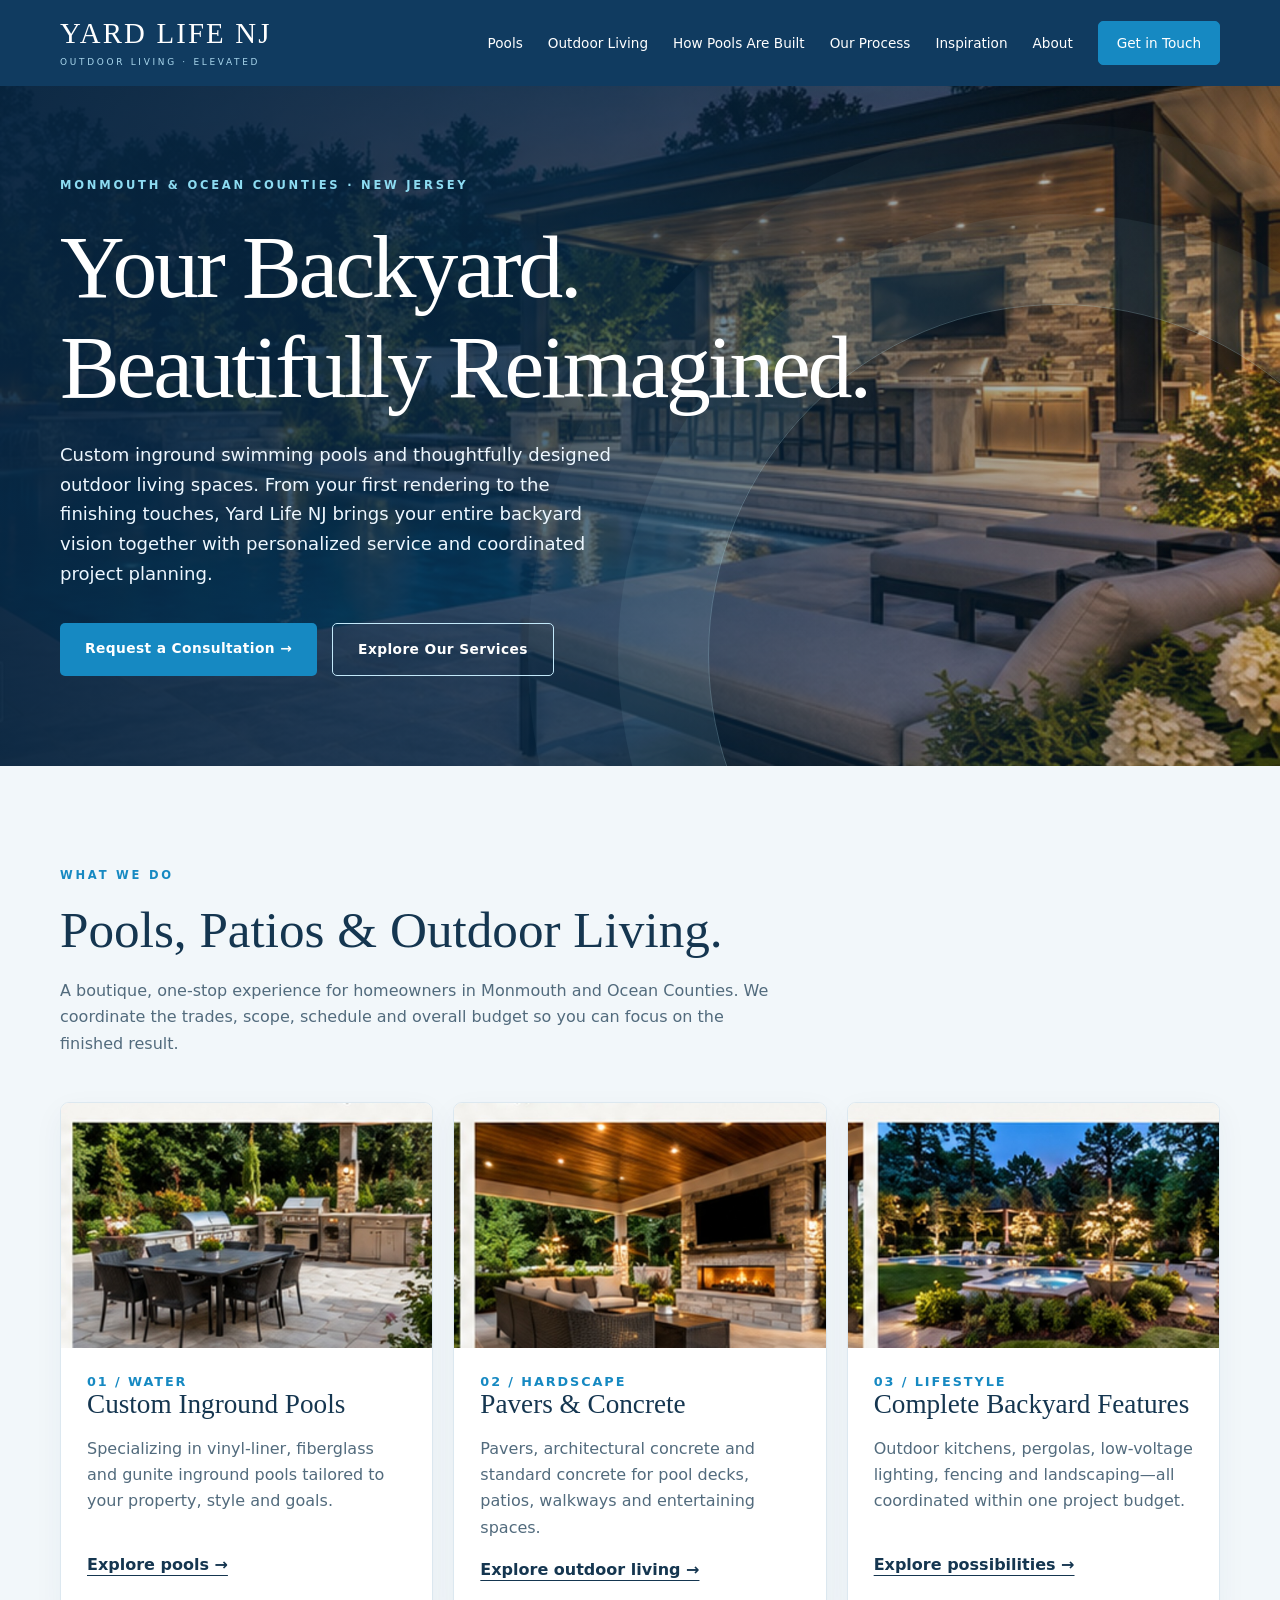
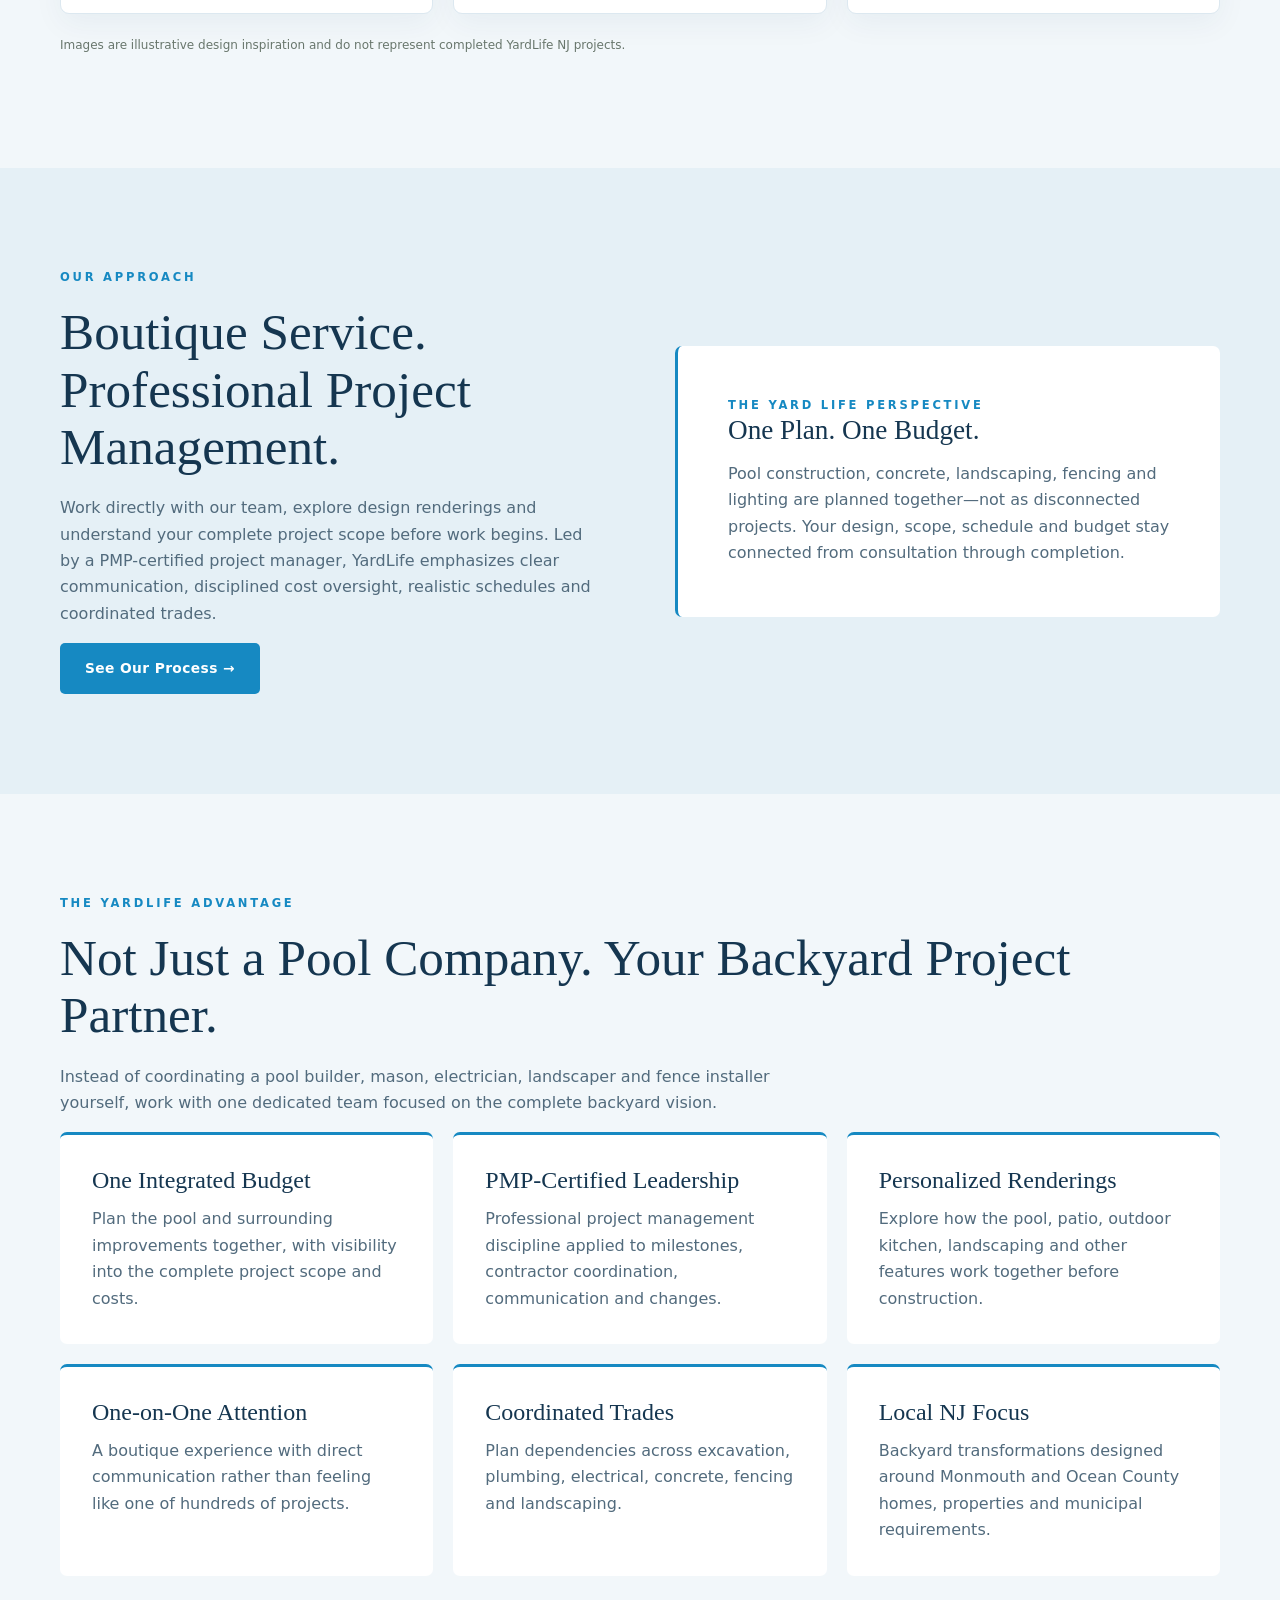
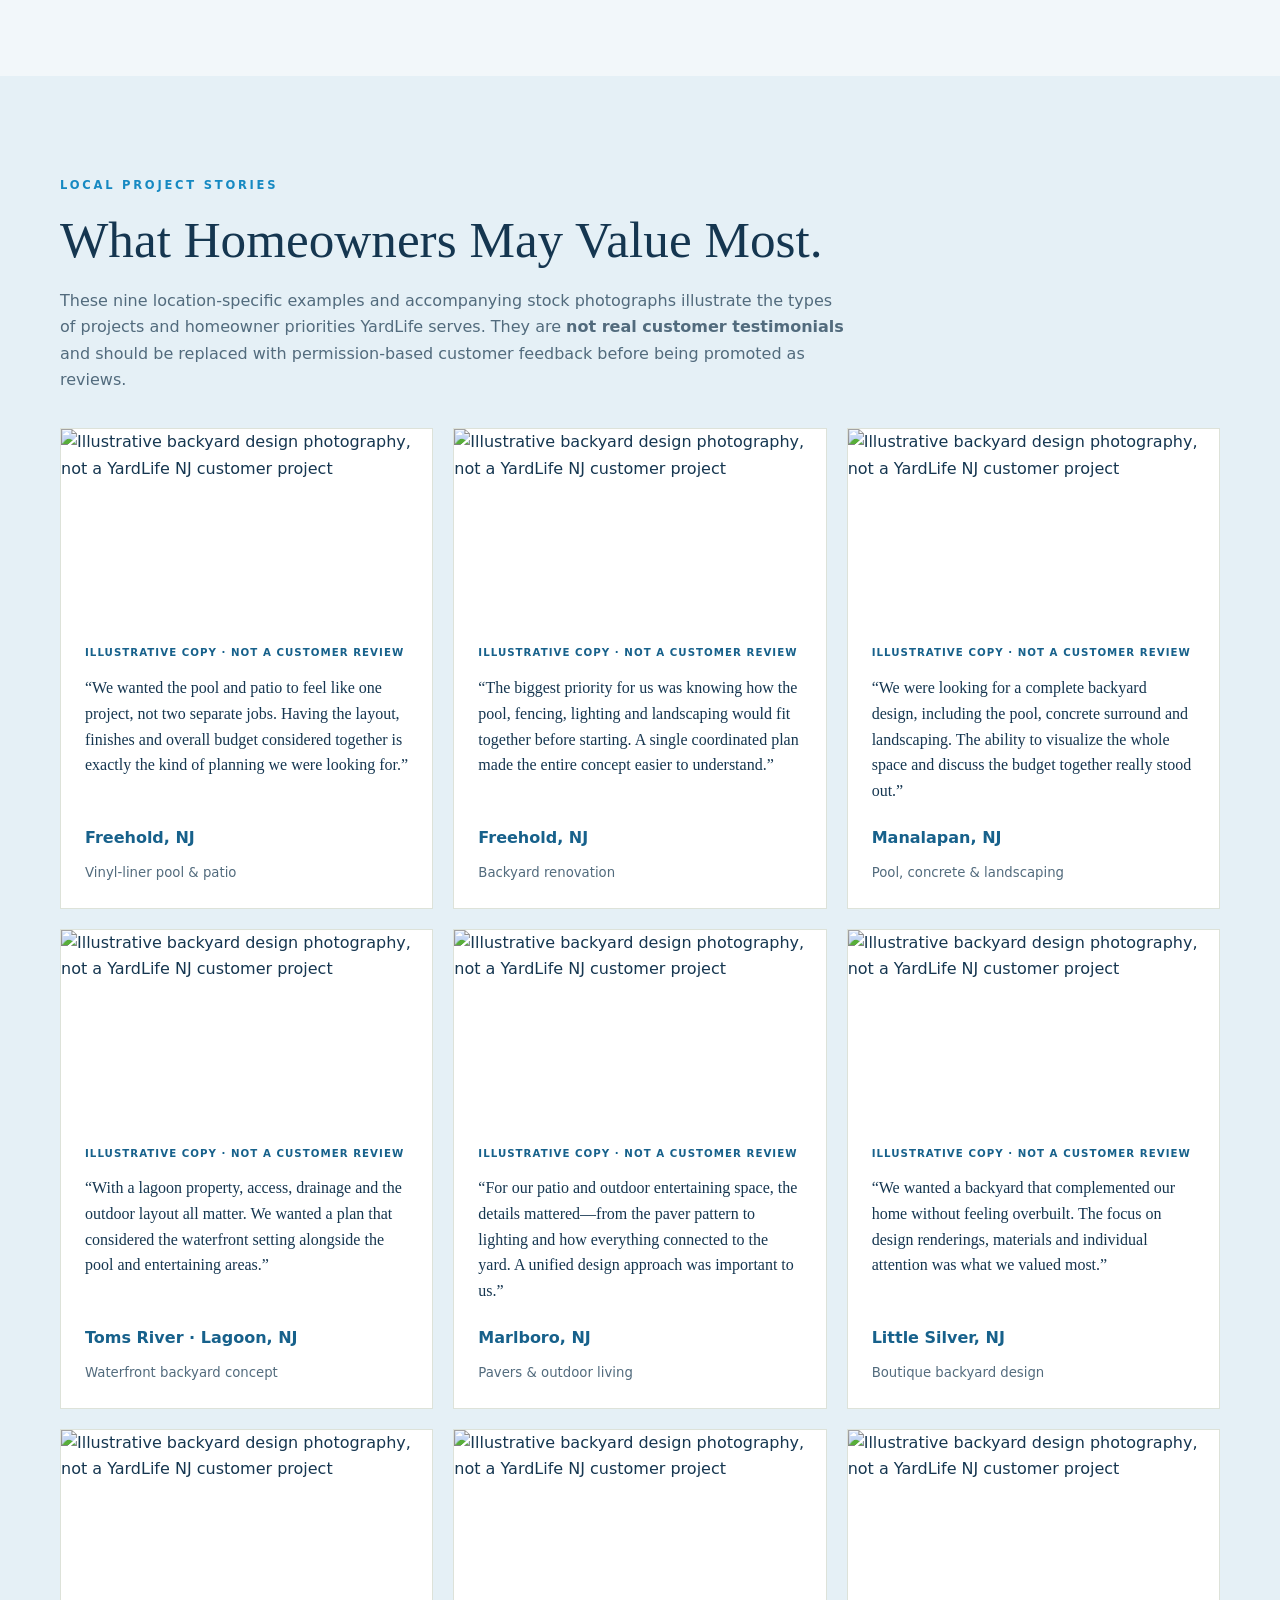
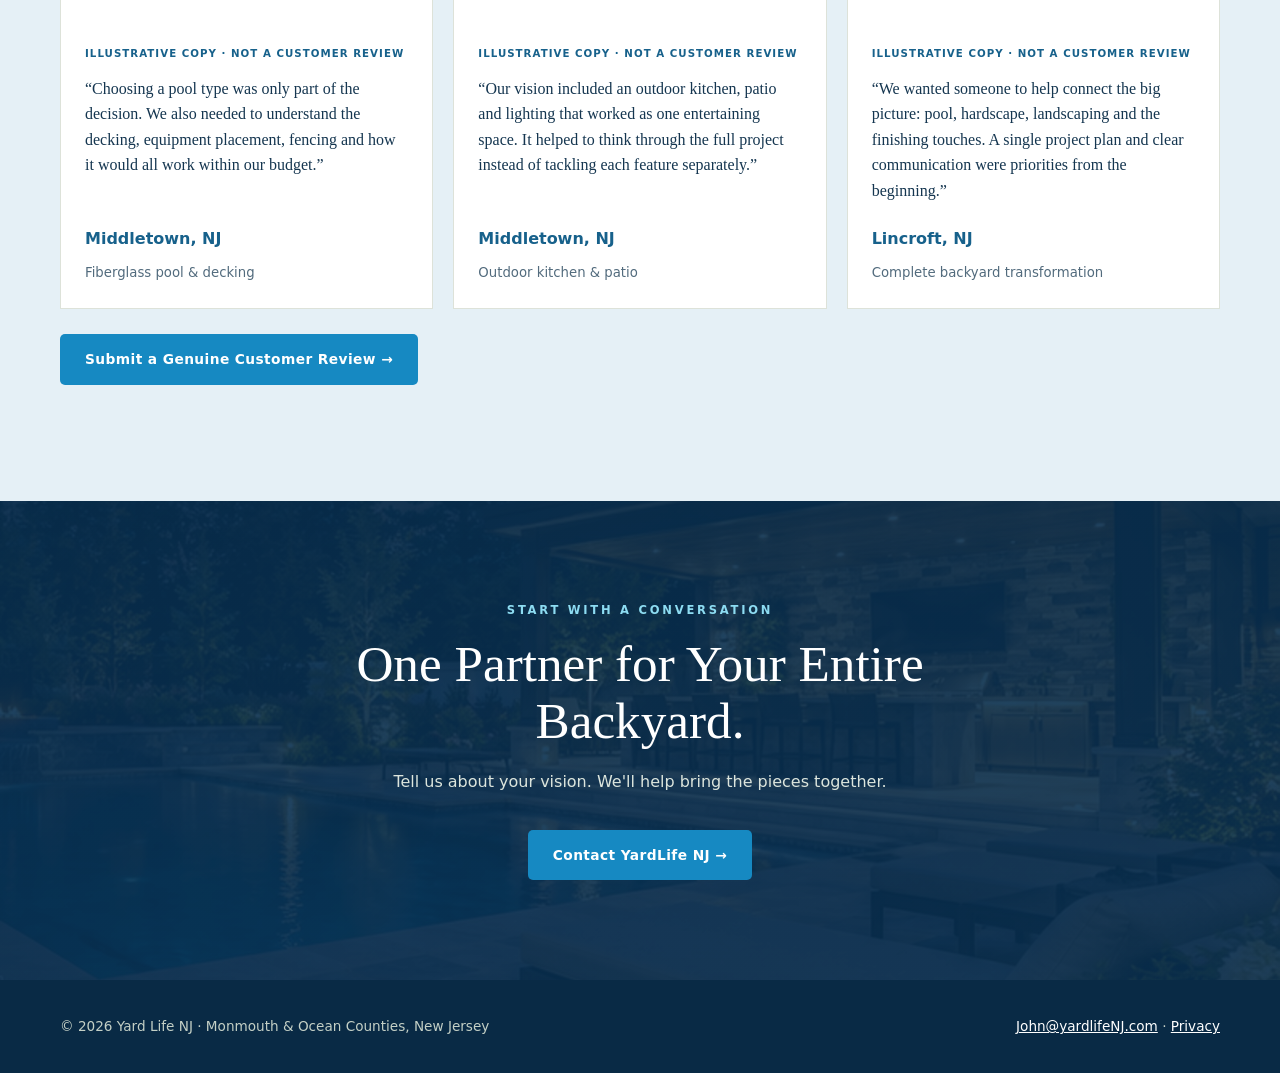
==== commit e2561230: "Refresh homepage with coastal blue brand, local pool photography and SEO metadata" ====
--- a/index.html
+++ b/index.html
@@ -1,14 +1,15 @@
 <!doctype html>
 <html lang="en"><head><meta charset="utf-8"><meta name="viewport" content="width=device-width, initial-scale=1">
-<title>Yard Life NJ | Custom Pools, Patios & Outdoor Living</title>
-<meta name="description" content="YardLife NJ is a boutique one-stop shop for inground pools, patios, pavers, concrete, landscaping, lighting and fencing in Monmouth and Ocean Counties.">
-<link rel="canonical" href="https://yardlifenj.com/"><meta name="theme-color" content="#182a22">
+<title>Custom Pool Builders in Monmouth &amp; Ocean County, NJ | Yard Life</title>
+<meta name="description" content="Explore custom inground swimming pools, pool patios and complete backyard design with Yard Life NJ. Personalized pool and outdoor living services in Monmouth and Ocean Counties, New Jersey.">
+<link rel="canonical" href="https://yardlifenj.com/"><meta name="theme-color" content="#103b60">
 <style>
 :root{--dark:#14251e;--green:#274c39;--gold:#c6a876;--paper:#f7f5ef;--ink:#223029;--muted:#65736a}*{box-sizing:border-box}html{scroll-behavior:smooth}body{margin:0;background:var(--paper);color:var(--ink);font:16px/1.65 system-ui,-apple-system,Segoe UI,sans-serif}a{color:inherit}a:focus-visible,button:focus-visible{outline:3px solid var(--gold);outline-offset:4px}.wrap{width:min(1160px,calc(100% - 44px));margin:auto}.top{background:var(--dark);color:#fff}.top-inner{min-height:86px;display:flex;align-items:center;justify-content:space-between;gap:24px}.brand{text-decoration:none;font-family:Georgia,serif;font-size:1.8rem;letter-spacing:.075em;line-height:1}.brand small{display:block;font:500 .56rem system-ui;letter-spacing:.3em;margin-top:10px;color:#d8d2c4}.nav{display:flex;align-items:center;gap:25px;flex-wrap:wrap}.nav a{text-decoration:none;font-size:.85rem}.nav a:hover{text-decoration:underline}.nav .contact{border:1px solid #a7aa99;padding:10px 18px}.hero{background:linear-gradient(90deg,rgba(9,27,20,.88) 0%,rgba(9,27,20,.65) 46%,rgba(9,27,20,.18) 100%),url('https://images.unsplash.com/photo-1576013551627-0cc20b96c2a7?auto=format&fit=crop&w=2200&q=85') center 55%/cover no-repeat;color:#fff;min-height:620px;display:flex;align-items:center;position:relative;overflow:hidden}.hero:after{content:"";position:absolute;right:-130px;bottom:-240px;width:700px;height:700px;border:1px solid #ffffff30;border-radius:50%;box-shadow:0 0 0 90px #ffffff09,0 0 0 180px #ffffff06;pointer-events:none}.hero .wrap{position:relative;z-index:1;padding:90px 0}.eyebrow{font-size:.72rem;letter-spacing:.24em;text-transform:uppercase;font-weight:700;color:var(--gold)}h1,h2,h3{font-family:Georgia,serif;font-weight:400;line-height:1.12}h1{font-size:clamp(3.5rem,7vw,6.7rem);letter-spacing:-.035em;max-width:850px;margin:22px 0}h2{font-size:clamp(2.3rem,4vw,3.7rem);margin:16px 0 20px}h3{font-size:1.7rem;margin:0 0 12px}.hero p{max-width:570px;color:#e0e7df;font-size:1.13rem}.buttons{display:flex;gap:15px;flex-wrap:wrap;margin-top:34px}.btn{display:inline-block;text-decoration:none;background:var(--gold);color:#18251c;padding:14px 25px;font-weight:700;font-size:.86rem;letter-spacing:.03em}.btn.secondary{background:transparent;color:#fff;border:1px solid #a7b6aa}.section{padding:100px 0}.intro{max-width:730px;margin-bottom:45px}.intro p,.card p,.split p{color:var(--muted)}.cards{display:grid;grid-template-columns:repeat(3,1fr);gap:20px}.card{background:#fff;border:1px solid #e5e6df;padding:0 0 30px;overflow:hidden}.card img{display:block;width:100%;height:245px;object-fit:cover}.card h3,.card p,.card a,.card .num{margin-left:26px;margin-right:26px}.card .num{display:block;margin-top:26px}.card p{min-height:100px}.card a{display:inline-block}.card .num{font:700 .8rem system-ui;color:#7b896d;letter-spacing:.15em}.card a{font-weight:700;text-underline-offset:5px}.cream{background:#e9ece5}.split{display:grid;grid-template-columns:1fr 1fr;gap:70px;align-items:center}.feature{padding:50px;border-left:3px solid var(--gold);background:#fff}.feature p{margin-bottom:0}.closing{background:linear-gradient(rgba(11,30,23,.87),rgba(11,30,23,.87)),url('https://images.unsplash.com/photo-1564013799919-ab600027ffc6?auto=format&fit=crop&w=1800&q=80') center/cover;color:#fff;text-align:center;padding:100px 20px}.closing p{color:#dce5dd}.closing h2{max-width:780px;margin:15px auto 20px}footer{background:#101e18;color:#c4d0c6;padding:35px 0;font-size:.85rem}footer .wrap{display:flex;justify-content:space-between;gap:20px;flex-wrap:wrap}footer a{color:#fff}@media(max-width:800px){.top-inner{padding:22px 0;align-items:flex-start;flex-direction:column}.nav{gap:14px}.hero{min-height:550px}.section{padding:65px 0}.cards,.split{grid-template-columns:1fr}.split{gap:25px}.feature{padding:30px}}@media(max-width:420px){.nav{gap:10px}.nav a{font-size:.75rem}.hero h1{font-size:3.2rem}}
-.adv-grid{display:grid;grid-template-columns:repeat(3,1fr);gap:20px}.adv-item{background:#fff;padding:32px;border-top:3px solid var(--gold)}.adv-item strong{display:block;font:400 1.5rem Georgia,serif;margin-bottom:12px}.adv-item p{color:var(--muted);margin:0}.review-panel{background:#fff;padding:38px;border:1px solid #e3e5dc}.review-panel p{max-width:720px;color:var(--muted)}@media(max-width:800px){.adv-grid{grid-template-columns:1fr}} .sample-grid{display:grid;grid-template-columns:repeat(3,minmax(0,1fr));gap:20px;margin-top:35px}.sample-review{background:white;border:1px solid #dde2d9;padding:28px;display:flex;flex-direction:column;gap:12px}.sample-review p{font-family:Georgia,serif;font-size:1.08rem;line-height:1.6;flex:1;margin:4px 0}.sample-review strong{color:var(--green)}.sample-review span{font-size:.83rem;color:var(--muted)}.sample-tag{font-size:.64rem;letter-spacing:.1em;font-weight:800;color:#7c6c50}@media(max-width:850px){.sample-grid{grid-template-columns:1fr 1fr}}@media(max-width:580px){.sample-grid{grid-template-columns:1fr}} .sample-review{padding:0;overflow:hidden;gap:10px}.sample-review>*:not(.sample-photo){margin-left:24px;margin-right:24px}.sample-review>span{margin-bottom:24px}.sample-review .sample-photo{display:block;width:100%;height:190px;object-fit:cover}.sample-review .sample-tag{margin-top:15px}.sample-review p{font-size:1rem}.sample-review strong{margin-top:8px} </style></head><body>
+.adv-grid{display:grid;grid-template-columns:repeat(3,1fr);gap:20px}.adv-item{background:#fff;padding:32px;border-top:3px solid var(--gold)}.adv-item strong{display:block;font:400 1.5rem Georgia,serif;margin-bottom:12px}.adv-item p{color:var(--muted);margin:0}.review-panel{background:#fff;padding:38px;border:1px solid #e3e5dc}.review-panel p{max-width:720px;color:var(--muted)}@media(max-width:800px){.adv-grid{grid-template-columns:1fr}} .sample-grid{display:grid;grid-template-columns:repeat(3,minmax(0,1fr));gap:20px;margin-top:35px}.sample-review{background:white;border:1px solid #dde2d9;padding:28px;display:flex;flex-direction:column;gap:12px}.sample-review p{font-family:Georgia,serif;font-size:1.08rem;line-height:1.6;flex:1;margin:4px 0}.sample-review strong{color:var(--green)}.sample-review span{font-size:.83rem;color:var(--muted)}.sample-tag{font-size:.64rem;letter-spacing:.1em;font-weight:800;color:#7c6c50}@media(max-width:850px){.sample-grid{grid-template-columns:1fr 1fr}}@media(max-width:580px){.sample-grid{grid-template-columns:1fr}} .sample-review{padding:0;overflow:hidden;gap:10px}.sample-review>*:not(.sample-photo){margin-left:24px;margin-right:24px}.sample-review>span{margin-bottom:24px}.sample-review .sample-photo{display:block;width:100%;height:190px;object-fit:cover}.sample-review .sample-tag{margin-top:15px}.sample-review p{font-size:1rem}.sample-review strong{margin-top:8px} :root{--dark:#103b60;--green:#17618b;--gold:#1689c2;--paper:#f2f7fa;--ink:#153650;--muted:#526b7d}body{background:var(--paper)}.top{background:#103b60}.brand small{color:#a9d7ed}.nav .contact{background:#1689c2;border-color:#1689c2;color:white;border-radius:5px}.nav a:hover{color:#8ddcf2}.hero{background:linear-gradient(90deg,rgba(7,38,66,.91) 0%,rgba(7,48,82,.69) 47%,rgba(7,48,82,.12) 100%),url('hero.jpg') center 52%/cover no-repeat;min-height:650px}.hero:after{border-color:#b3e5f344;box-shadow:0 0 0 90px #b3e5f311,0 0 0 180px #b3e5f30a}.eyebrow{color:#1689c2}.hero .eyebrow,.closing .eyebrow{color:#8ddcf2}.hero p{color:#edf7ff}.btn{background:#1689c2;color:white;border-radius:5px;transition:background .2s,transform .2s}.btn:hover{background:#0e6e9f;transform:translateY(-2px)}.btn.secondary{border-color:#c3e9fa}.card{border-color:#dce8f0;border-radius:9px;box-shadow:0 10px 30px #103b600d}.card .num{color:#1689c2}.cream{background:#e5f0f6}.feature{border-left-color:#1689c2;border-radius:7px}.adv-item{border-top-color:#1689c2;border-radius:7px}.closing{background:linear-gradient(#082f50e6,#082f50e6),url('hero.jpg') center/cover}footer{background:#092a45}.sample-review strong{color:#17618b}.sample-tag{color:#17618b}a:focus-visible,button:focus-visible{outline-color:#65c8df}@media(max-width:800px){.hero{min-height:590px;background-position:60% center}.top-inner{gap:15px}.nav{row-gap:12px}.hero .wrap{padding:75px 0}}@media(max-width:420px){.hero h1{font-size:clamp(2.8rem,12vw,3.4rem)}}
+</style></head><body>
 <header class="top"><div class="wrap top-inner"><a class="brand" href="/" aria-label="Yard Life NJ home">YARD LIFE NJ<small>OUTDOOR LIVING · ELEVATED</small></a><nav class="nav" aria-label="Main navigation"><a href="/inground-pools.html">Pools</a><a href="/outdoor-living.html">Outdoor Living</a><a href="/how-a-pool-is-built.html">How Pools Are Built</a><a href="/pool-building-process.html">Our Process</a><a href="/gallery.html">Inspiration</a><a href="/about.html">About</a><a class="contact" href="/contact.html">Get in Touch</a></nav></div></header>
-<main><section class="hero"><div class="wrap"><div class="eyebrow">MONMOUTH &amp; OCEAN COUNTIES · NEW JERSEY</div><h1>One Backyard. One Vision. One Budget.</h1><p>Your one-stop shop for complete backyard transformations. YardLife NJ combines personalized design renderings, one-on-one service and PMP-certified project leadership to coordinate every detail under one comprehensive project plan and budget.</p><div class="buttons"><a class="btn" href="/contact.html">Plan Your Complete Backyard →</a><a class="btn secondary" href="#services">Explore Our Services</a></div></div></section>
-<section class="section" id="services"><div class="wrap"><div class="intro"><div class="eyebrow">WHAT WE DO</div><h2>Everything Your Backyard Needs.</h2><p>A boutique, one-stop experience for homeowners in Monmouth and Ocean Counties. We coordinate the trades, scope, schedule and overall budget so you can focus on the finished result.</p></div><div class="cards"><article class="card"><img src="https://images.unsplash.com/photo-1576013551627-0cc20b96c2a7?auto=format&fit=crop&w=850&q=80" alt="Inground swimming pool inspiration" loading="lazy"><div class="num">01 / WATER</div><h3>Custom Inground Pools</h3><p>Specializing in vinyl-liner, fiberglass and gunite inground pools tailored to your property, style and goals.</p><a href="/inground-pools.html">Explore pools →</a></article><article class="card"><img src="https://images.unsplash.com/photo-1564013799919-ab600027ffc6?auto=format&fit=crop&w=850&q=80" alt="Upscale home and outdoor living inspiration" loading="lazy"><div class="num">02 / HARDSCAPE</div><h3>Pavers &amp; Concrete</h3><p>Pavers, architectural concrete and standard concrete for pool decks, patios, walkways and entertaining spaces.</p><a href="/outdoor-living.html">Explore outdoor living →</a></article><article class="card"><img src="https://images.unsplash.com/photo-1600566753190-17f0baa2a6c3?auto=format&fit=crop&w=850&q=80" alt="Luxury living design inspiration" loading="lazy"><div class="num">03 / LIFESTYLE</div><h3>Complete Backyard Features</h3><p>Outdoor kitchens, pergolas, low-voltage lighting, fencing and landscaping—all coordinated within one project budget.</p><a href="/outdoor-living.html">Explore possibilities →</a></article></div><p style="font-size:.75rem;color:#68766c;margin-top:22px">Images are illustrative design inspiration and do not represent completed YardLife NJ projects.</p></div></section>
+<main><section class="hero"><div class="wrap"><div class="eyebrow">MONMOUTH &amp; OCEAN COUNTIES · NEW JERSEY</div><h1>Your Backyard. Beautifully Reimagined.</h1><p>Custom inground swimming pools and thoughtfully designed outdoor living spaces. From your first rendering to the finishing touches, Yard Life NJ brings your entire backyard vision together with personalized service and coordinated project planning.</p><div class="buttons"><a class="btn" href="/contact.html">Request a Consultation →</a><a class="btn secondary" href="#services">Explore Our Services</a></div></div></section>
+<section class="section" id="services"><div class="wrap"><div class="intro"><div class="eyebrow">WHAT WE DO</div><h2>Pools, Patios & Outdoor Living.</h2><p>A boutique, one-stop experience for homeowners in Monmouth and Ocean Counties. We coordinate the trades, scope, schedule and overall budget so you can focus on the finished result.</p></div><div class="cards"><article class="card"><img src="photo-2.jpg" alt="Inground swimming pool inspiration" loading="lazy"><div class="num">01 / WATER</div><h3>Custom Inground Pools</h3><p>Specializing in vinyl-liner, fiberglass and gunite inground pools tailored to your property, style and goals.</p><a href="/inground-pools.html">Explore pools →</a></article><article class="card"><img src="photo-3.jpg" alt="Upscale home and outdoor living inspiration" loading="lazy"><div class="num">02 / HARDSCAPE</div><h3>Pavers &amp; Concrete</h3><p>Pavers, architectural concrete and standard concrete for pool decks, patios, walkways and entertaining spaces.</p><a href="/outdoor-living.html">Explore outdoor living →</a></article><article class="card"><img src="photo-4.jpg" alt="Luxury living design inspiration" loading="lazy"><div class="num">03 / LIFESTYLE</div><h3>Complete Backyard Features</h3><p>Outdoor kitchens, pergolas, low-voltage lighting, fencing and landscaping—all coordinated within one project budget.</p><a href="/outdoor-living.html">Explore possibilities →</a></article></div><p style="font-size:.75rem;color:#68766c;margin-top:22px">Images are illustrative design inspiration and do not represent completed YardLife NJ projects.</p></div></section>
 <section class="section cream"><div class="wrap split"><div><div class="eyebrow">OUR APPROACH</div><h2>Boutique Service. Professional Project Management.</h2><p>Work directly with our team, explore design renderings and understand your complete project scope before work begins. Led by a PMP-certified project manager, YardLife emphasizes clear communication, disciplined cost oversight, realistic schedules and coordinated trades.</p><a class="btn" href="/pool-building-process.html">See Our Process →</a></div><div class="feature"><div class="eyebrow">THE YARD LIFE PERSPECTIVE</div><h3>One Plan. One Budget.</h3><p>Pool construction, concrete, landscaping, fencing and lighting are planned together—not as disconnected projects. Your design, scope, schedule and budget stay connected from consultation through completion.</p></div></div></section>
 <section class="section" id="why-yardlife"><div class="wrap"><div class="eyebrow">THE YARDLIFE ADVANTAGE</div><h2>Not Just a Pool Company. Your Backyard Project Partner.</h2><p class="lead" style="max-width:780px;color:var(--muted)">Instead of coordinating a pool builder, mason, electrician, landscaper and fence installer yourself, work with one dedicated team focused on the complete backyard vision.</p><div class="adv-grid"><div class="adv-item"><strong>One Integrated Budget</strong><p>Plan the pool and surrounding improvements together, with visibility into the complete project scope and costs.</p></div><div class="adv-item"><strong>PMP-Certified Leadership</strong><p>Professional project management discipline applied to milestones, contractor coordination, communication and changes.</p></div><div class="adv-item"><strong>Personalized Renderings</strong><p>Explore how the pool, patio, outdoor kitchen, landscaping and other features work together before construction.</p></div><div class="adv-item"><strong>One-on-One Attention</strong><p>A boutique experience with direct communication rather than feeling like one of hundreds of projects.</p></div><div class="adv-item"><strong>Coordinated Trades</strong><p>Plan dependencies across excavation, plumbing, electrical, concrete, fencing and landscaping.</p></div><div class="adv-item"><strong>Local NJ Focus</strong><p>Backyard transformations designed around Monmouth and Ocean County homes, properties and municipal requirements.</p></div></div></div></section><section class="section cream" id="testimonials"><div class="wrap"><div class="eyebrow">LOCAL PROJECT STORIES</div><h2>What Homeowners May Value Most.</h2><p style="max-width:790px;color:var(--muted)">These nine location-specific examples and accompanying stock photographs illustrate the types of projects and homeowner priorities YardLife serves. They are <strong>not real customer testimonials</strong> and should be replaced with permission-based customer feedback before being promoted as reviews.</p><div class="sample-grid"><article class="sample-review"><img class="sample-photo" src="https://images.unsplash.com/photo-1576013551627-0cc20b96c2a7?auto=format&fit=crop&w=800&q=80" loading="lazy" alt="Illustrative backyard design photography, not a YardLife NJ customer project"><div class="sample-tag">ILLUSTRATIVE COPY · NOT A CUSTOMER REVIEW</div><p>“We wanted the pool and patio to feel like one project, not two separate jobs. Having the layout, finishes and overall budget considered together is exactly the kind of planning we were looking for.”</p><strong>Freehold, NJ</strong><span>Vinyl-liner pool & patio</span></article><article class="sample-review"><img class="sample-photo" src="https://images.unsplash.com/photo-1564013799919-ab600027ffc6?auto=format&fit=crop&w=800&q=80" loading="lazy" alt="Illustrative backyard design photography, not a YardLife NJ customer project"><div class="sample-tag">ILLUSTRATIVE COPY · NOT A CUSTOMER REVIEW</div><p>“The biggest priority for us was knowing how the pool, fencing, lighting and landscaping would fit together before starting. A single coordinated plan made the entire concept easier to understand.”</p><strong>Freehold, NJ</strong><span>Backyard renovation</span></article><article class="sample-review"><img class="sample-photo" src="https://images.unsplash.com/photo-1576013551627-0cc20b96c2a7?auto=format&fit=crop&w=800&q=80" loading="lazy" alt="Illustrative backyard design photography, not a YardLife NJ customer project"><div class="sample-tag">ILLUSTRATIVE COPY · NOT A CUSTOMER REVIEW</div><p>“We were looking for a complete backyard design, including the pool, concrete surround and landscaping. The ability to visualize the whole space and discuss the budget together really stood out.”</p><strong>Manalapan, NJ</strong><span>Pool, concrete & landscaping</span></article><article class="sample-review"><img class="sample-photo" src="https://images.unsplash.com/photo-1564013799919-ab600027ffc6?auto=format&fit=crop&w=800&q=80" loading="lazy" alt="Illustrative backyard design photography, not a YardLife NJ customer project"><div class="sample-tag">ILLUSTRATIVE COPY · NOT A CUSTOMER REVIEW</div><p>“With a lagoon property, access, drainage and the outdoor layout all matter. We wanted a plan that considered the waterfront setting alongside the pool and entertaining areas.”</p><strong>Toms River · Lagoon, NJ</strong><span>Waterfront backyard concept</span></article><article class="sample-review"><img class="sample-photo" src="https://images.unsplash.com/photo-1600566753190-17f0baa2a6c3?auto=format&fit=crop&w=800&q=80" loading="lazy" alt="Illustrative backyard design photography, not a YardLife NJ customer project"><div class="sample-tag">ILLUSTRATIVE COPY · NOT A CUSTOMER REVIEW</div><p>“For our patio and outdoor entertaining space, the details mattered—from the paver pattern to lighting and how everything connected to the yard. A unified design approach was important to us.”</p><strong>Marlboro, NJ</strong><span>Pavers & outdoor living</span></article><article class="sample-review"><img class="sample-photo" src="https://images.unsplash.com/photo-1564013799919-ab600027ffc6?auto=format&fit=crop&w=800&q=80" loading="lazy" alt="Illustrative backyard design photography, not a YardLife NJ customer project"><div class="sample-tag">ILLUSTRATIVE COPY · NOT A CUSTOMER REVIEW</div><p>“We wanted a backyard that complemented our home without feeling overbuilt. The focus on design renderings, materials and individual attention was what we valued most.”</p><strong>Little Silver, NJ</strong><span>Boutique backyard design</span></article><article class="sample-review"><img class="sample-photo" src="https://images.unsplash.com/photo-1576013551627-0cc20b96c2a7?auto=format&fit=crop&w=800&q=80" loading="lazy" alt="Illustrative backyard design photography, not a YardLife NJ customer project"><div class="sample-tag">ILLUSTRATIVE COPY · NOT A CUSTOMER REVIEW</div><p>“Choosing a pool type was only part of the decision. We also needed to understand the decking, equipment placement, fencing and how it would all work within our budget.”</p><strong>Middletown, NJ</strong><span>Fiberglass pool & decking</span></article><article class="sample-review"><img class="sample-photo" src="https://images.unsplash.com/photo-1600566753190-17f0baa2a6c3?auto=format&fit=crop&w=800&q=80" loading="lazy" alt="Illustrative backyard design photography, not a YardLife NJ customer project"><div class="sample-tag">ILLUSTRATIVE COPY · NOT A CUSTOMER REVIEW</div><p>“Our vision included an outdoor kitchen, patio and lighting that worked as one entertaining space. It helped to think through the full project instead of tackling each feature separately.”</p><strong>Middletown, NJ</strong><span>Outdoor kitchen & patio</span></article><article class="sample-review"><img class="sample-photo" src="https://images.unsplash.com/photo-1564013799919-ab600027ffc6?auto=format&fit=crop&w=800&q=80" loading="lazy" alt="Illustrative backyard design photography, not a YardLife NJ customer project"><div class="sample-tag">ILLUSTRATIVE COPY · NOT A CUSTOMER REVIEW</div><p>“We wanted someone to help connect the big picture: pool, hardscape, landscaping and the finishing touches. A single project plan and clear communication were priorities from the beginning.”</p><strong>Lincroft, NJ</strong><span>Complete backyard transformation</span></article></div><p style="margin-top:25px"><a class="btn" href="mailto:John@yardlifeNJ.com?subject=YardLife%20NJ%20Customer%20Review">Submit a Genuine Customer Review →</a></p></div></section>
 <section class="closing"><div class="eyebrow">START WITH A CONVERSATION</div><h2>One Partner for Your Entire Backyard.</h2><p>Tell us about your vision. We'll help bring the pieces together.</p><div class="buttons" style="justify-content:center"><a class="btn" href="/contact.html">Contact YardLife NJ →</a></div></section></main>
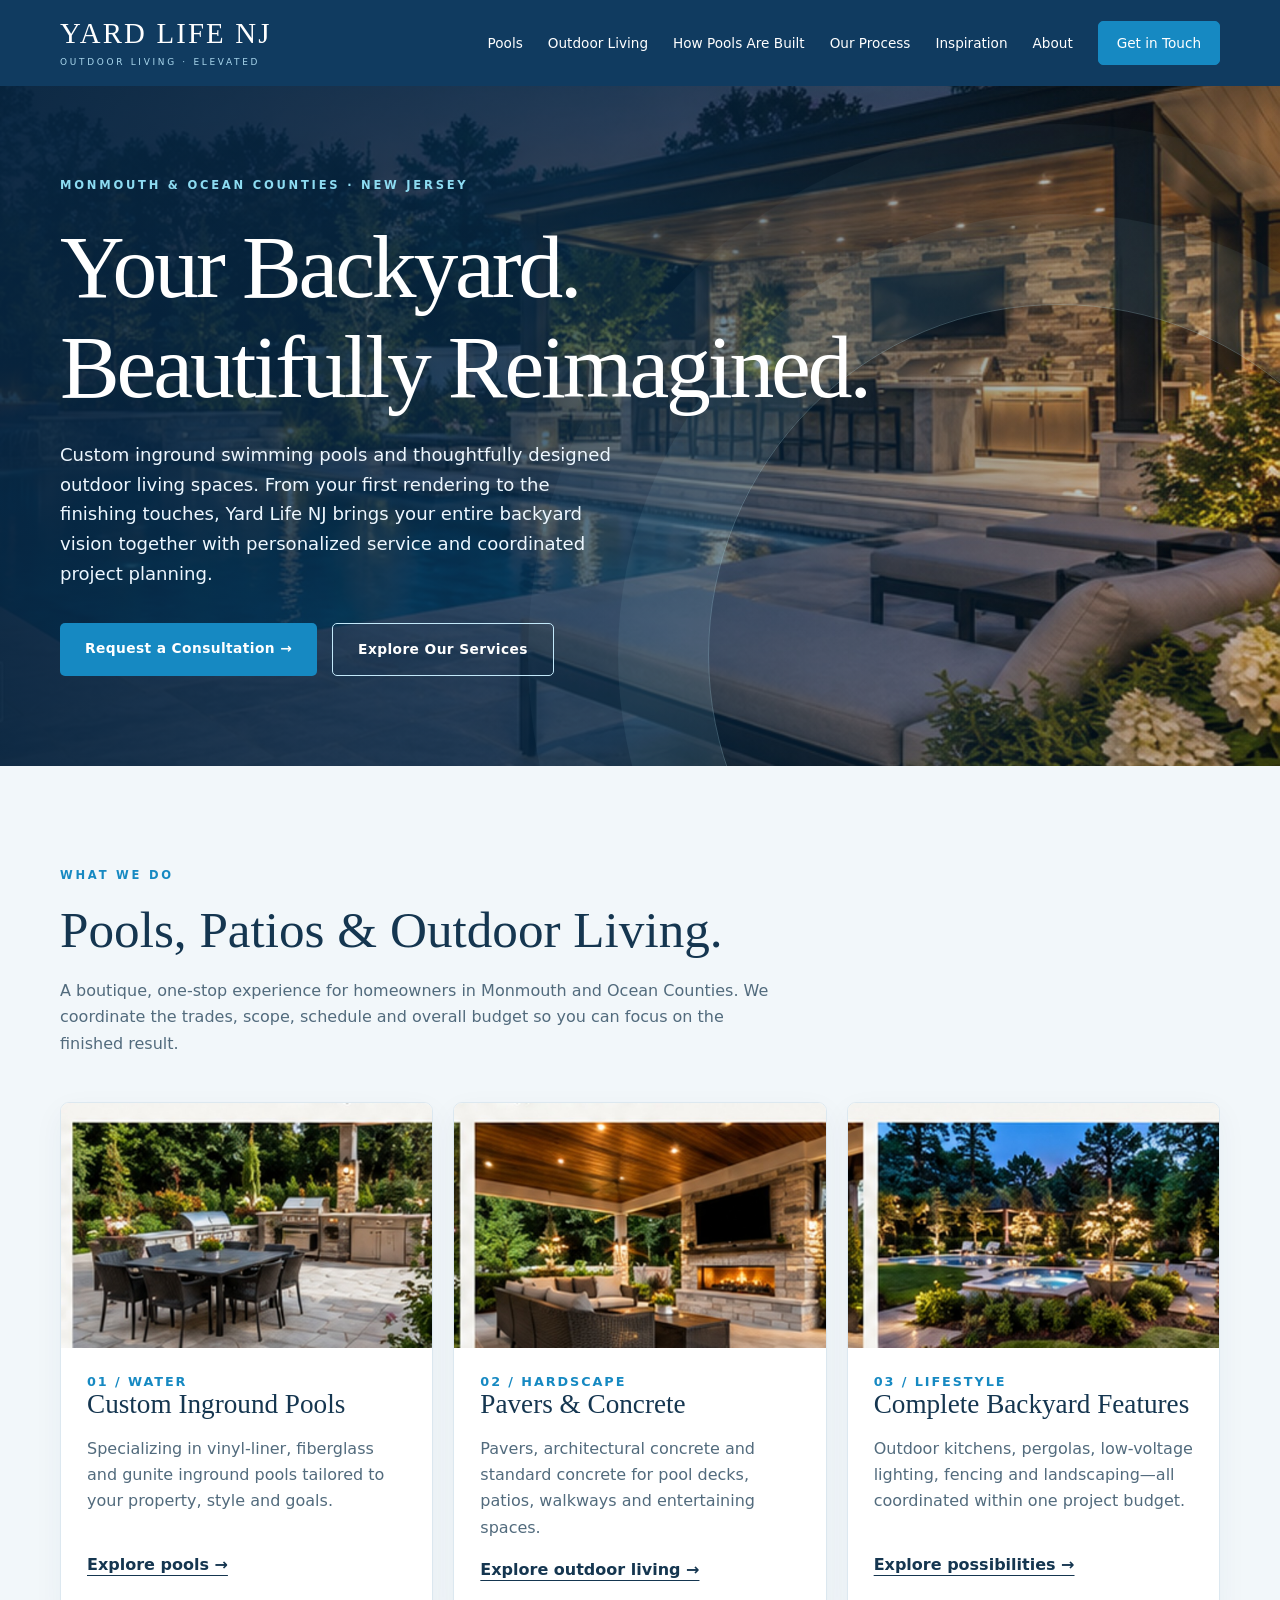
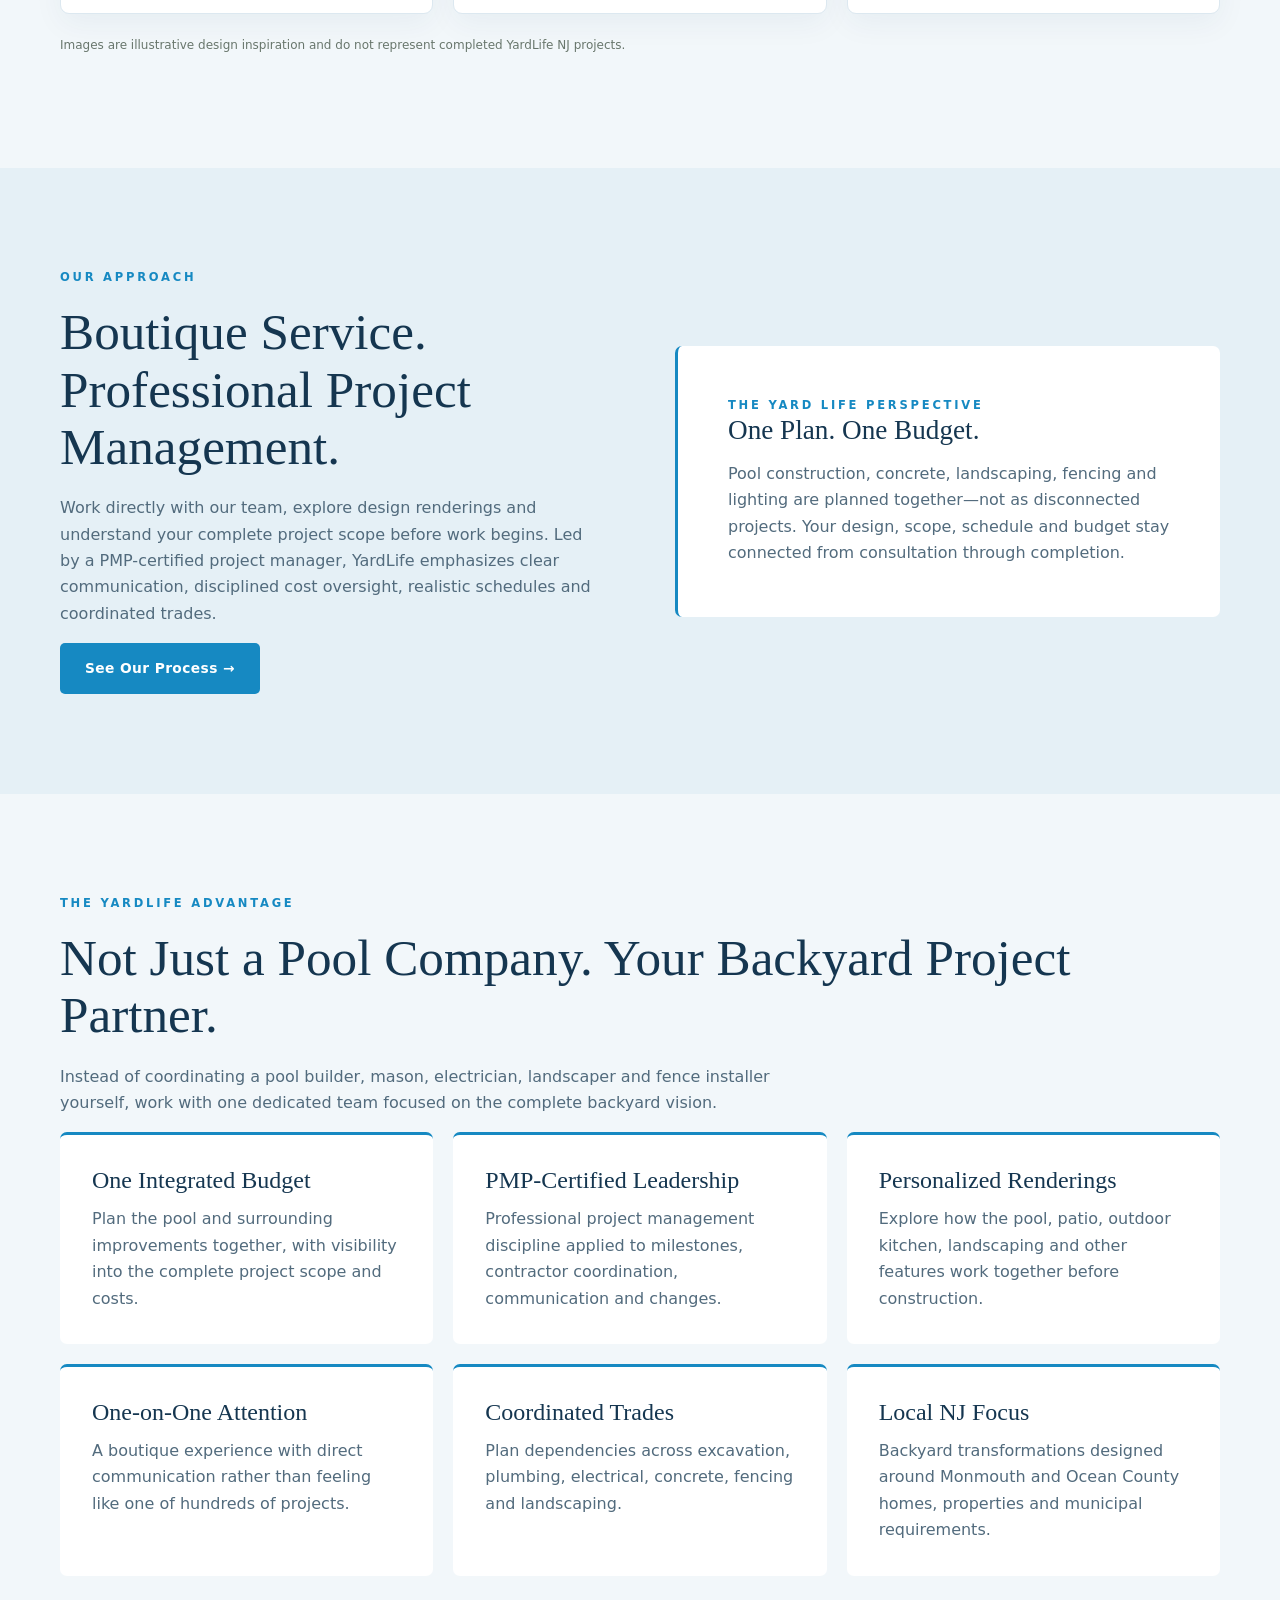
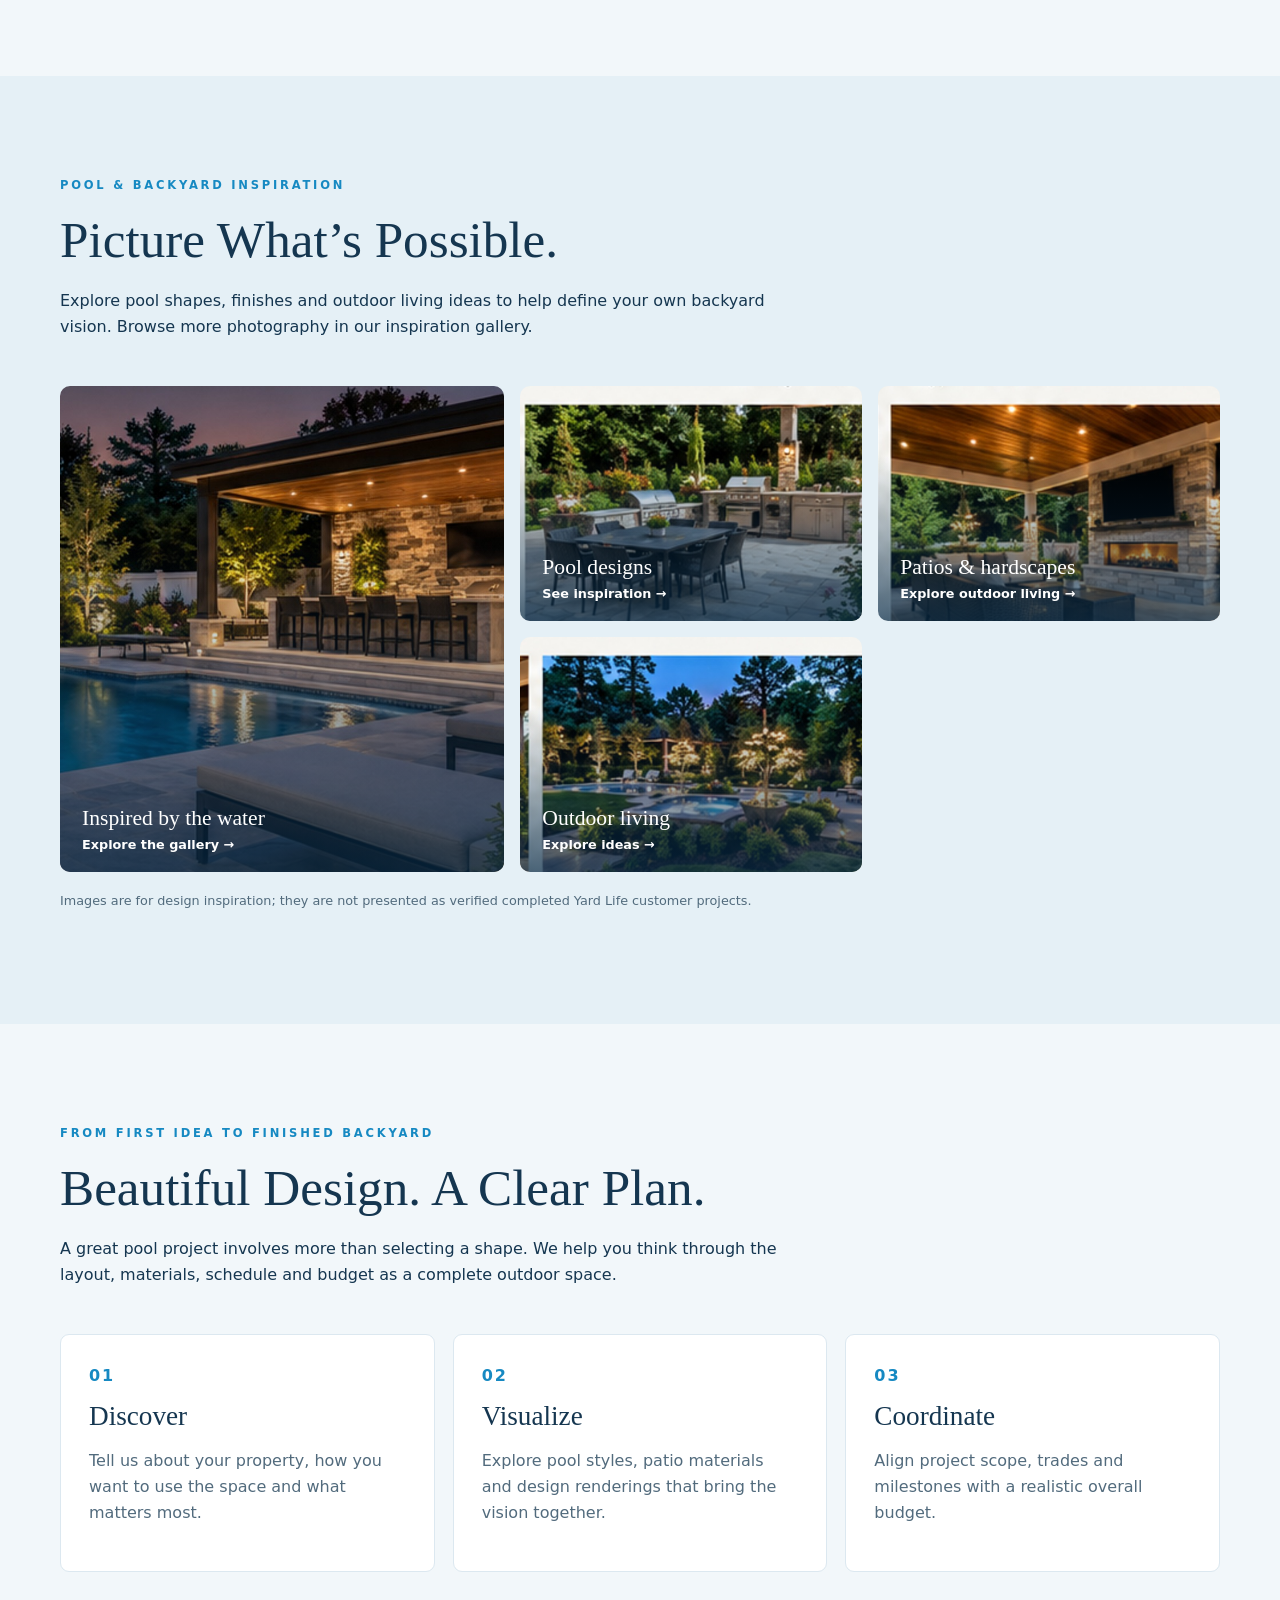
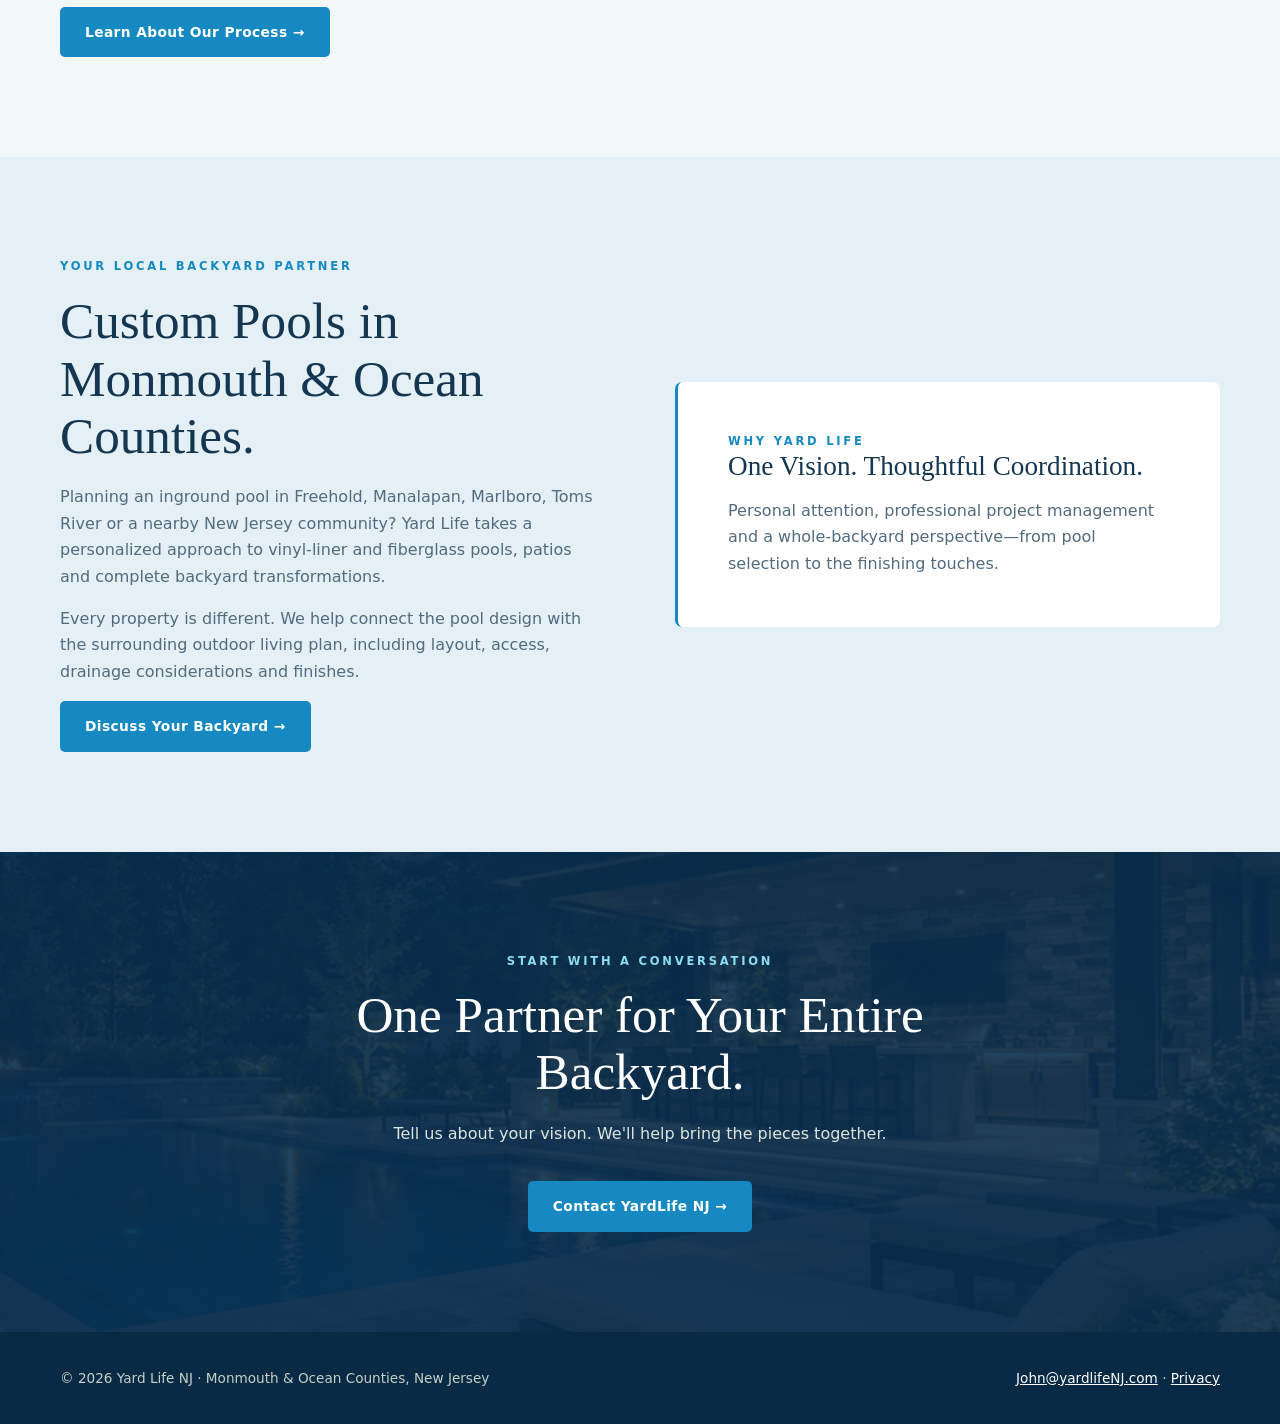
==== commit 33c9fd89: "Enhance homepage with immersive inspiration gallery, planning journey and local SEO sections" ====
--- a/index.html
+++ b/index.html
@@ -6,11 +6,14 @@
 <style>
 :root{--dark:#14251e;--green:#274c39;--gold:#c6a876;--paper:#f7f5ef;--ink:#223029;--muted:#65736a}*{box-sizing:border-box}html{scroll-behavior:smooth}body{margin:0;background:var(--paper);color:var(--ink);font:16px/1.65 system-ui,-apple-system,Segoe UI,sans-serif}a{color:inherit}a:focus-visible,button:focus-visible{outline:3px solid var(--gold);outline-offset:4px}.wrap{width:min(1160px,calc(100% - 44px));margin:auto}.top{background:var(--dark);color:#fff}.top-inner{min-height:86px;display:flex;align-items:center;justify-content:space-between;gap:24px}.brand{text-decoration:none;font-family:Georgia,serif;font-size:1.8rem;letter-spacing:.075em;line-height:1}.brand small{display:block;font:500 .56rem system-ui;letter-spacing:.3em;margin-top:10px;color:#d8d2c4}.nav{display:flex;align-items:center;gap:25px;flex-wrap:wrap}.nav a{text-decoration:none;font-size:.85rem}.nav a:hover{text-decoration:underline}.nav .contact{border:1px solid #a7aa99;padding:10px 18px}.hero{background:linear-gradient(90deg,rgba(9,27,20,.88) 0%,rgba(9,27,20,.65) 46%,rgba(9,27,20,.18) 100%),url('https://images.unsplash.com/photo-1576013551627-0cc20b96c2a7?auto=format&fit=crop&w=2200&q=85') center 55%/cover no-repeat;color:#fff;min-height:620px;display:flex;align-items:center;position:relative;overflow:hidden}.hero:after{content:"";position:absolute;right:-130px;bottom:-240px;width:700px;height:700px;border:1px solid #ffffff30;border-radius:50%;box-shadow:0 0 0 90px #ffffff09,0 0 0 180px #ffffff06;pointer-events:none}.hero .wrap{position:relative;z-index:1;padding:90px 0}.eyebrow{font-size:.72rem;letter-spacing:.24em;text-transform:uppercase;font-weight:700;color:var(--gold)}h1,h2,h3{font-family:Georgia,serif;font-weight:400;line-height:1.12}h1{font-size:clamp(3.5rem,7vw,6.7rem);letter-spacing:-.035em;max-width:850px;margin:22px 0}h2{font-size:clamp(2.3rem,4vw,3.7rem);margin:16px 0 20px}h3{font-size:1.7rem;margin:0 0 12px}.hero p{max-width:570px;color:#e0e7df;font-size:1.13rem}.buttons{display:flex;gap:15px;flex-wrap:wrap;margin-top:34px}.btn{display:inline-block;text-decoration:none;background:var(--gold);color:#18251c;padding:14px 25px;font-weight:700;font-size:.86rem;letter-spacing:.03em}.btn.secondary{background:transparent;color:#fff;border:1px solid #a7b6aa}.section{padding:100px 0}.intro{max-width:730px;margin-bottom:45px}.intro p,.card p,.split p{color:var(--muted)}.cards{display:grid;grid-template-columns:repeat(3,1fr);gap:20px}.card{background:#fff;border:1px solid #e5e6df;padding:0 0 30px;overflow:hidden}.card img{display:block;width:100%;height:245px;object-fit:cover}.card h3,.card p,.card a,.card .num{margin-left:26px;margin-right:26px}.card .num{display:block;margin-top:26px}.card p{min-height:100px}.card a{display:inline-block}.card .num{font:700 .8rem system-ui;color:#7b896d;letter-spacing:.15em}.card a{font-weight:700;text-underline-offset:5px}.cream{background:#e9ece5}.split{display:grid;grid-template-columns:1fr 1fr;gap:70px;align-items:center}.feature{padding:50px;border-left:3px solid var(--gold);background:#fff}.feature p{margin-bottom:0}.closing{background:linear-gradient(rgba(11,30,23,.87),rgba(11,30,23,.87)),url('https://images.unsplash.com/photo-1564013799919-ab600027ffc6?auto=format&fit=crop&w=1800&q=80') center/cover;color:#fff;text-align:center;padding:100px 20px}.closing p{color:#dce5dd}.closing h2{max-width:780px;margin:15px auto 20px}footer{background:#101e18;color:#c4d0c6;padding:35px 0;font-size:.85rem}footer .wrap{display:flex;justify-content:space-between;gap:20px;flex-wrap:wrap}footer a{color:#fff}@media(max-width:800px){.top-inner{padding:22px 0;align-items:flex-start;flex-direction:column}.nav{gap:14px}.hero{min-height:550px}.section{padding:65px 0}.cards,.split{grid-template-columns:1fr}.split{gap:25px}.feature{padding:30px}}@media(max-width:420px){.nav{gap:10px}.nav a{font-size:.75rem}.hero h1{font-size:3.2rem}}
 .adv-grid{display:grid;grid-template-columns:repeat(3,1fr);gap:20px}.adv-item{background:#fff;padding:32px;border-top:3px solid var(--gold)}.adv-item strong{display:block;font:400 1.5rem Georgia,serif;margin-bottom:12px}.adv-item p{color:var(--muted);margin:0}.review-panel{background:#fff;padding:38px;border:1px solid #e3e5dc}.review-panel p{max-width:720px;color:var(--muted)}@media(max-width:800px){.adv-grid{grid-template-columns:1fr}} .sample-grid{display:grid;grid-template-columns:repeat(3,minmax(0,1fr));gap:20px;margin-top:35px}.sample-review{background:white;border:1px solid #dde2d9;padding:28px;display:flex;flex-direction:column;gap:12px}.sample-review p{font-family:Georgia,serif;font-size:1.08rem;line-height:1.6;flex:1;margin:4px 0}.sample-review strong{color:var(--green)}.sample-review span{font-size:.83rem;color:var(--muted)}.sample-tag{font-size:.64rem;letter-spacing:.1em;font-weight:800;color:#7c6c50}@media(max-width:850px){.sample-grid{grid-template-columns:1fr 1fr}}@media(max-width:580px){.sample-grid{grid-template-columns:1fr}} .sample-review{padding:0;overflow:hidden;gap:10px}.sample-review>*:not(.sample-photo){margin-left:24px;margin-right:24px}.sample-review>span{margin-bottom:24px}.sample-review .sample-photo{display:block;width:100%;height:190px;object-fit:cover}.sample-review .sample-tag{margin-top:15px}.sample-review p{font-size:1rem}.sample-review strong{margin-top:8px} :root{--dark:#103b60;--green:#17618b;--gold:#1689c2;--paper:#f2f7fa;--ink:#153650;--muted:#526b7d}body{background:var(--paper)}.top{background:#103b60}.brand small{color:#a9d7ed}.nav .contact{background:#1689c2;border-color:#1689c2;color:white;border-radius:5px}.nav a:hover{color:#8ddcf2}.hero{background:linear-gradient(90deg,rgba(7,38,66,.91) 0%,rgba(7,48,82,.69) 47%,rgba(7,48,82,.12) 100%),url('hero.jpg') center 52%/cover no-repeat;min-height:650px}.hero:after{border-color:#b3e5f344;box-shadow:0 0 0 90px #b3e5f311,0 0 0 180px #b3e5f30a}.eyebrow{color:#1689c2}.hero .eyebrow,.closing .eyebrow{color:#8ddcf2}.hero p{color:#edf7ff}.btn{background:#1689c2;color:white;border-radius:5px;transition:background .2s,transform .2s}.btn:hover{background:#0e6e9f;transform:translateY(-2px)}.btn.secondary{border-color:#c3e9fa}.card{border-color:#dce8f0;border-radius:9px;box-shadow:0 10px 30px #103b600d}.card .num{color:#1689c2}.cream{background:#e5f0f6}.feature{border-left-color:#1689c2;border-radius:7px}.adv-item{border-top-color:#1689c2;border-radius:7px}.closing{background:linear-gradient(#082f50e6,#082f50e6),url('hero.jpg') center/cover}footer{background:#092a45}.sample-review strong{color:#17618b}.sample-tag{color:#17618b}a:focus-visible,button:focus-visible{outline-color:#65c8df}@media(max-width:800px){.hero{min-height:590px;background-position:60% center}.top-inner{gap:15px}.nav{row-gap:12px}.hero .wrap{padding:75px 0}}@media(max-width:420px){.hero h1{font-size:clamp(2.8rem,12vw,3.4rem)}}
+.project-grid{display:grid;grid-template-columns:1.3fr 1fr 1fr;grid-template-rows:235px 235px;gap:16px}.project-tile{position:relative;overflow:hidden;border-radius:10px;display:block;color:white;min-height:200px}.project-large{grid-row:span 2}.project-tile img{width:100%;height:100%;object-fit:cover;transition:transform .4s}.project-tile:hover img{transform:scale(1.04)}.project-tile:after{content:"";position:absolute;inset:30% 0 0;background:linear-gradient(transparent,#072b48b8)}.project-tile span{position:absolute;z-index:1;bottom:20px;left:22px;font:400 1.35rem Georgia,serif}.project-tile b{display:block;font:600 .8rem system-ui;margin-top:6px}.image-disclaimer{font-size:.8rem;color:var(--muted);margin-top:18px}.planning-grid{display:grid;grid-template-columns:repeat(3,1fr);gap:18px;margin:35px 0}.planning-grid article{padding:28px;background:#fff;border:1px solid #dce8f0;border-radius:9px}.planning-grid span{color:#1689c2;font-weight:800;letter-spacing:.12em}.planning-grid h3{margin-top:12px}.planning-grid p{color:var(--muted)}@media(max-width:800px){.project-grid{grid-template-columns:1fr 1fr;grid-template-rows:auto}.project-large{grid-row:span 1;grid-column:span 2;min-height:350px}.project-tile{min-height:230px}.planning-grid{grid-template-columns:1fr}}@media(max-width:500px){.project-grid{grid-template-columns:1fr}.project-large{grid-column:span 1;min-height:270px}.project-tile{min-height:240px}}
 </style></head><body>
 <header class="top"><div class="wrap top-inner"><a class="brand" href="/" aria-label="Yard Life NJ home">YARD LIFE NJ<small>OUTDOOR LIVING · ELEVATED</small></a><nav class="nav" aria-label="Main navigation"><a href="/inground-pools.html">Pools</a><a href="/outdoor-living.html">Outdoor Living</a><a href="/how-a-pool-is-built.html">How Pools Are Built</a><a href="/pool-building-process.html">Our Process</a><a href="/gallery.html">Inspiration</a><a href="/about.html">About</a><a class="contact" href="/contact.html">Get in Touch</a></nav></div></header>
 <main><section class="hero"><div class="wrap"><div class="eyebrow">MONMOUTH &amp; OCEAN COUNTIES · NEW JERSEY</div><h1>Your Backyard. Beautifully Reimagined.</h1><p>Custom inground swimming pools and thoughtfully designed outdoor living spaces. From your first rendering to the finishing touches, Yard Life NJ brings your entire backyard vision together with personalized service and coordinated project planning.</p><div class="buttons"><a class="btn" href="/contact.html">Request a Consultation →</a><a class="btn secondary" href="#services">Explore Our Services</a></div></div></section>
 <section class="section" id="services"><div class="wrap"><div class="intro"><div class="eyebrow">WHAT WE DO</div><h2>Pools, Patios & Outdoor Living.</h2><p>A boutique, one-stop experience for homeowners in Monmouth and Ocean Counties. We coordinate the trades, scope, schedule and overall budget so you can focus on the finished result.</p></div><div class="cards"><article class="card"><img src="photo-2.jpg" alt="Inground swimming pool inspiration" loading="lazy"><div class="num">01 / WATER</div><h3>Custom Inground Pools</h3><p>Specializing in vinyl-liner, fiberglass and gunite inground pools tailored to your property, style and goals.</p><a href="/inground-pools.html">Explore pools →</a></article><article class="card"><img src="photo-3.jpg" alt="Upscale home and outdoor living inspiration" loading="lazy"><div class="num">02 / HARDSCAPE</div><h3>Pavers &amp; Concrete</h3><p>Pavers, architectural concrete and standard concrete for pool decks, patios, walkways and entertaining spaces.</p><a href="/outdoor-living.html">Explore outdoor living →</a></article><article class="card"><img src="photo-4.jpg" alt="Luxury living design inspiration" loading="lazy"><div class="num">03 / LIFESTYLE</div><h3>Complete Backyard Features</h3><p>Outdoor kitchens, pergolas, low-voltage lighting, fencing and landscaping—all coordinated within one project budget.</p><a href="/outdoor-living.html">Explore possibilities →</a></article></div><p style="font-size:.75rem;color:#68766c;margin-top:22px">Images are illustrative design inspiration and do not represent completed YardLife NJ projects.</p></div></section>
 <section class="section cream"><div class="wrap split"><div><div class="eyebrow">OUR APPROACH</div><h2>Boutique Service. Professional Project Management.</h2><p>Work directly with our team, explore design renderings and understand your complete project scope before work begins. Led by a PMP-certified project manager, YardLife emphasizes clear communication, disciplined cost oversight, realistic schedules and coordinated trades.</p><a class="btn" href="/pool-building-process.html">See Our Process →</a></div><div class="feature"><div class="eyebrow">THE YARD LIFE PERSPECTIVE</div><h3>One Plan. One Budget.</h3><p>Pool construction, concrete, landscaping, fencing and lighting are planned together—not as disconnected projects. Your design, scope, schedule and budget stay connected from consultation through completion.</p></div></div></section>
-<section class="section" id="why-yardlife"><div class="wrap"><div class="eyebrow">THE YARDLIFE ADVANTAGE</div><h2>Not Just a Pool Company. Your Backyard Project Partner.</h2><p class="lead" style="max-width:780px;color:var(--muted)">Instead of coordinating a pool builder, mason, electrician, landscaper and fence installer yourself, work with one dedicated team focused on the complete backyard vision.</p><div class="adv-grid"><div class="adv-item"><strong>One Integrated Budget</strong><p>Plan the pool and surrounding improvements together, with visibility into the complete project scope and costs.</p></div><div class="adv-item"><strong>PMP-Certified Leadership</strong><p>Professional project management discipline applied to milestones, contractor coordination, communication and changes.</p></div><div class="adv-item"><strong>Personalized Renderings</strong><p>Explore how the pool, patio, outdoor kitchen, landscaping and other features work together before construction.</p></div><div class="adv-item"><strong>One-on-One Attention</strong><p>A boutique experience with direct communication rather than feeling like one of hundreds of projects.</p></div><div class="adv-item"><strong>Coordinated Trades</strong><p>Plan dependencies across excavation, plumbing, electrical, concrete, fencing and landscaping.</p></div><div class="adv-item"><strong>Local NJ Focus</strong><p>Backyard transformations designed around Monmouth and Ocean County homes, properties and municipal requirements.</p></div></div></div></section><section class="section cream" id="testimonials"><div class="wrap"><div class="eyebrow">LOCAL PROJECT STORIES</div><h2>What Homeowners May Value Most.</h2><p style="max-width:790px;color:var(--muted)">These nine location-specific examples and accompanying stock photographs illustrate the types of projects and homeowner priorities YardLife serves. They are <strong>not real customer testimonials</strong> and should be replaced with permission-based customer feedback before being promoted as reviews.</p><div class="sample-grid"><article class="sample-review"><img class="sample-photo" src="https://images.unsplash.com/photo-1576013551627-0cc20b96c2a7?auto=format&fit=crop&w=800&q=80" loading="lazy" alt="Illustrative backyard design photography, not a YardLife NJ customer project"><div class="sample-tag">ILLUSTRATIVE COPY · NOT A CUSTOMER REVIEW</div><p>“We wanted the pool and patio to feel like one project, not two separate jobs. Having the layout, finishes and overall budget considered together is exactly the kind of planning we were looking for.”</p><strong>Freehold, NJ</strong><span>Vinyl-liner pool & patio</span></article><article class="sample-review"><img class="sample-photo" src="https://images.unsplash.com/photo-1564013799919-ab600027ffc6?auto=format&fit=crop&w=800&q=80" loading="lazy" alt="Illustrative backyard design photography, not a YardLife NJ customer project"><div class="sample-tag">ILLUSTRATIVE COPY · NOT A CUSTOMER REVIEW</div><p>“The biggest priority for us was knowing how the pool, fencing, lighting and landscaping would fit together before starting. A single coordinated plan made the entire concept easier to understand.”</p><strong>Freehold, NJ</strong><span>Backyard renovation</span></article><article class="sample-review"><img class="sample-photo" src="https://images.unsplash.com/photo-1576013551627-0cc20b96c2a7?auto=format&fit=crop&w=800&q=80" loading="lazy" alt="Illustrative backyard design photography, not a YardLife NJ customer project"><div class="sample-tag">ILLUSTRATIVE COPY · NOT A CUSTOMER REVIEW</div><p>“We were looking for a complete backyard design, including the pool, concrete surround and landscaping. The ability to visualize the whole space and discuss the budget together really stood out.”</p><strong>Manalapan, NJ</strong><span>Pool, concrete & landscaping</span></article><article class="sample-review"><img class="sample-photo" src="https://images.unsplash.com/photo-1564013799919-ab600027ffc6?auto=format&fit=crop&w=800&q=80" loading="lazy" alt="Illustrative backyard design photography, not a YardLife NJ customer project"><div class="sample-tag">ILLUSTRATIVE COPY · NOT A CUSTOMER REVIEW</div><p>“With a lagoon property, access, drainage and the outdoor layout all matter. We wanted a plan that considered the waterfront setting alongside the pool and entertaining areas.”</p><strong>Toms River · Lagoon, NJ</strong><span>Waterfront backyard concept</span></article><article class="sample-review"><img class="sample-photo" src="https://images.unsplash.com/photo-1600566753190-17f0baa2a6c3?auto=format&fit=crop&w=800&q=80" loading="lazy" alt="Illustrative backyard design photography, not a YardLife NJ customer project"><div class="sample-tag">ILLUSTRATIVE COPY · NOT A CUSTOMER REVIEW</div><p>“For our patio and outdoor entertaining space, the details mattered—from the paver pattern to lighting and how everything connected to the yard. A unified design approach was important to us.”</p><strong>Marlboro, NJ</strong><span>Pavers & outdoor living</span></article><article class="sample-review"><img class="sample-photo" src="https://images.unsplash.com/photo-1564013799919-ab600027ffc6?auto=format&fit=crop&w=800&q=80" loading="lazy" alt="Illustrative backyard design photography, not a YardLife NJ customer project"><div class="sample-tag">ILLUSTRATIVE COPY · NOT A CUSTOMER REVIEW</div><p>“We wanted a backyard that complemented our home without feeling overbuilt. The focus on design renderings, materials and individual attention was what we valued most.”</p><strong>Little Silver, NJ</strong><span>Boutique backyard design</span></article><article class="sample-review"><img class="sample-photo" src="https://images.unsplash.com/photo-1576013551627-0cc20b96c2a7?auto=format&fit=crop&w=800&q=80" loading="lazy" alt="Illustrative backyard design photography, not a YardLife NJ customer project"><div class="sample-tag">ILLUSTRATIVE COPY · NOT A CUSTOMER REVIEW</div><p>“Choosing a pool type was only part of the decision. We also needed to understand the decking, equipment placement, fencing and how it would all work within our budget.”</p><strong>Middletown, NJ</strong><span>Fiberglass pool & decking</span></article><article class="sample-review"><img class="sample-photo" src="https://images.unsplash.com/photo-1600566753190-17f0baa2a6c3?auto=format&fit=crop&w=800&q=80" loading="lazy" alt="Illustrative backyard design photography, not a YardLife NJ customer project"><div class="sample-tag">ILLUSTRATIVE COPY · NOT A CUSTOMER REVIEW</div><p>“Our vision included an outdoor kitchen, patio and lighting that worked as one entertaining space. It helped to think through the full project instead of tackling each feature separately.”</p><strong>Middletown, NJ</strong><span>Outdoor kitchen & patio</span></article><article class="sample-review"><img class="sample-photo" src="https://images.unsplash.com/photo-1564013799919-ab600027ffc6?auto=format&fit=crop&w=800&q=80" loading="lazy" alt="Illustrative backyard design photography, not a YardLife NJ customer project"><div class="sample-tag">ILLUSTRATIVE COPY · NOT A CUSTOMER REVIEW</div><p>“We wanted someone to help connect the big picture: pool, hardscape, landscaping and the finishing touches. A single project plan and clear communication were priorities from the beginning.”</p><strong>Lincroft, NJ</strong><span>Complete backyard transformation</span></article></div><p style="margin-top:25px"><a class="btn" href="mailto:John@yardlifeNJ.com?subject=YardLife%20NJ%20Customer%20Review">Submit a Genuine Customer Review →</a></p></div></section>
+<section class="section" id="why-yardlife"><div class="wrap"><div class="eyebrow">THE YARDLIFE ADVANTAGE</div><h2>Not Just a Pool Company. Your Backyard Project Partner.</h2><p class="lead" style="max-width:780px;color:var(--muted)">Instead of coordinating a pool builder, mason, electrician, landscaper and fence installer yourself, work with one dedicated team focused on the complete backyard vision.</p><div class="adv-grid"><div class="adv-item"><strong>One Integrated Budget</strong><p>Plan the pool and surrounding improvements together, with visibility into the complete project scope and costs.</p></div><div class="adv-item"><strong>PMP-Certified Leadership</strong><p>Professional project management discipline applied to milestones, contractor coordination, communication and changes.</p></div><div class="adv-item"><strong>Personalized Renderings</strong><p>Explore how the pool, patio, outdoor kitchen, landscaping and other features work together before construction.</p></div><div class="adv-item"><strong>One-on-One Attention</strong><p>A boutique experience with direct communication rather than feeling like one of hundreds of projects.</p></div><div class="adv-item"><strong>Coordinated Trades</strong><p>Plan dependencies across excavation, plumbing, electrical, concrete, fencing and landscaping.</p></div><div class="adv-item"><strong>Local NJ Focus</strong><p>Backyard transformations designed around Monmouth and Ocean County homes, properties and municipal requirements.</p></div></div></div></section><section class="section cream" id="projects"><div class="wrap"><div class="eyebrow">POOL & BACKYARD INSPIRATION</div><h2>Picture What’s Possible.</h2><p class="intro">Explore pool shapes, finishes and outdoor living ideas to help define your own backyard vision. Browse more photography in our inspiration gallery.</p><div class="project-grid"><a href="/gallery.html" class="project-tile project-large"><img src="hero.jpg" loading="lazy" alt="Inground swimming pool and surrounding backyard design inspiration"><span>Inspired by the water <b>Explore the gallery →</b></span></a><a href="/gallery.html" class="project-tile"><img src="photo-2.jpg" loading="lazy" alt="Swimming pool design and outdoor space inspiration"><span>Pool designs <b>See inspiration →</b></span></a><a href="/outdoor-living.html" class="project-tile"><img src="photo-3.jpg" loading="lazy" alt="Poolside patio and hardscape design inspiration"><span>Patios & hardscapes <b>Explore outdoor living →</b></span></a><a href="/gallery.html" class="project-tile"><img src="photo-4.jpg" loading="lazy" alt="Backyard entertaining and landscape design inspiration"><span>Outdoor living <b>Explore ideas →</b></span></a></div><p class="image-disclaimer">Images are for design inspiration; they are not presented as verified completed Yard Life customer projects.</p></div></section>
+<section class="section" id="planning"><div class="wrap"><div class="eyebrow">FROM FIRST IDEA TO FINISHED BACKYARD</div><h2>Beautiful Design. A Clear Plan.</h2><p class="intro">A great pool project involves more than selecting a shape. We help you think through the layout, materials, schedule and budget as a complete outdoor space.</p><div class="planning-grid"><article><span>01</span><h3>Discover</h3><p>Tell us about your property, how you want to use the space and what matters most.</p></article><article><span>02</span><h3>Visualize</h3><p>Explore pool styles, patio materials and design renderings that bring the vision together.</p></article><article><span>03</span><h3>Coordinate</h3><p>Align project scope, trades and milestones with a realistic overall budget.</p></article></div><a class="btn" href="/pool-building-process.html">Learn About Our Process →</a></div></section>
+<section class="section cream" id="local"><div class="wrap split"><div><div class="eyebrow">YOUR LOCAL BACKYARD PARTNER</div><h2>Custom Pools in Monmouth & Ocean Counties.</h2><p>Planning an inground pool in Freehold, Manalapan, Marlboro, Toms River or a nearby New Jersey community? Yard Life takes a personalized approach to vinyl-liner and fiberglass pools, patios and complete backyard transformations.</p><p>Every property is different. We help connect the pool design with the surrounding outdoor living plan, including layout, access, drainage considerations and finishes.</p><a class="btn" href="/contact.html">Discuss Your Backyard →</a></div><div class="feature"><div class="eyebrow">WHY YARD LIFE</div><h3>One Vision. Thoughtful Coordination.</h3><p>Personal attention, professional project management and a whole-backyard perspective—from pool selection to the finishing touches.</p></div></div></section>
 <section class="closing"><div class="eyebrow">START WITH A CONVERSATION</div><h2>One Partner for Your Entire Backyard.</h2><p>Tell us about your vision. We'll help bring the pieces together.</p><div class="buttons" style="justify-content:center"><a class="btn" href="/contact.html">Contact YardLife NJ →</a></div></section></main>
 <footer><div class="wrap"><span>© 2026 Yard Life NJ · Monmouth &amp; Ocean Counties, New Jersey</span><span><a href="mailto:John@yardlifeNJ.com">John@yardlifeNJ.com</a> · <a href="/privacy.html">Privacy</a></span></div></footer></body></html>
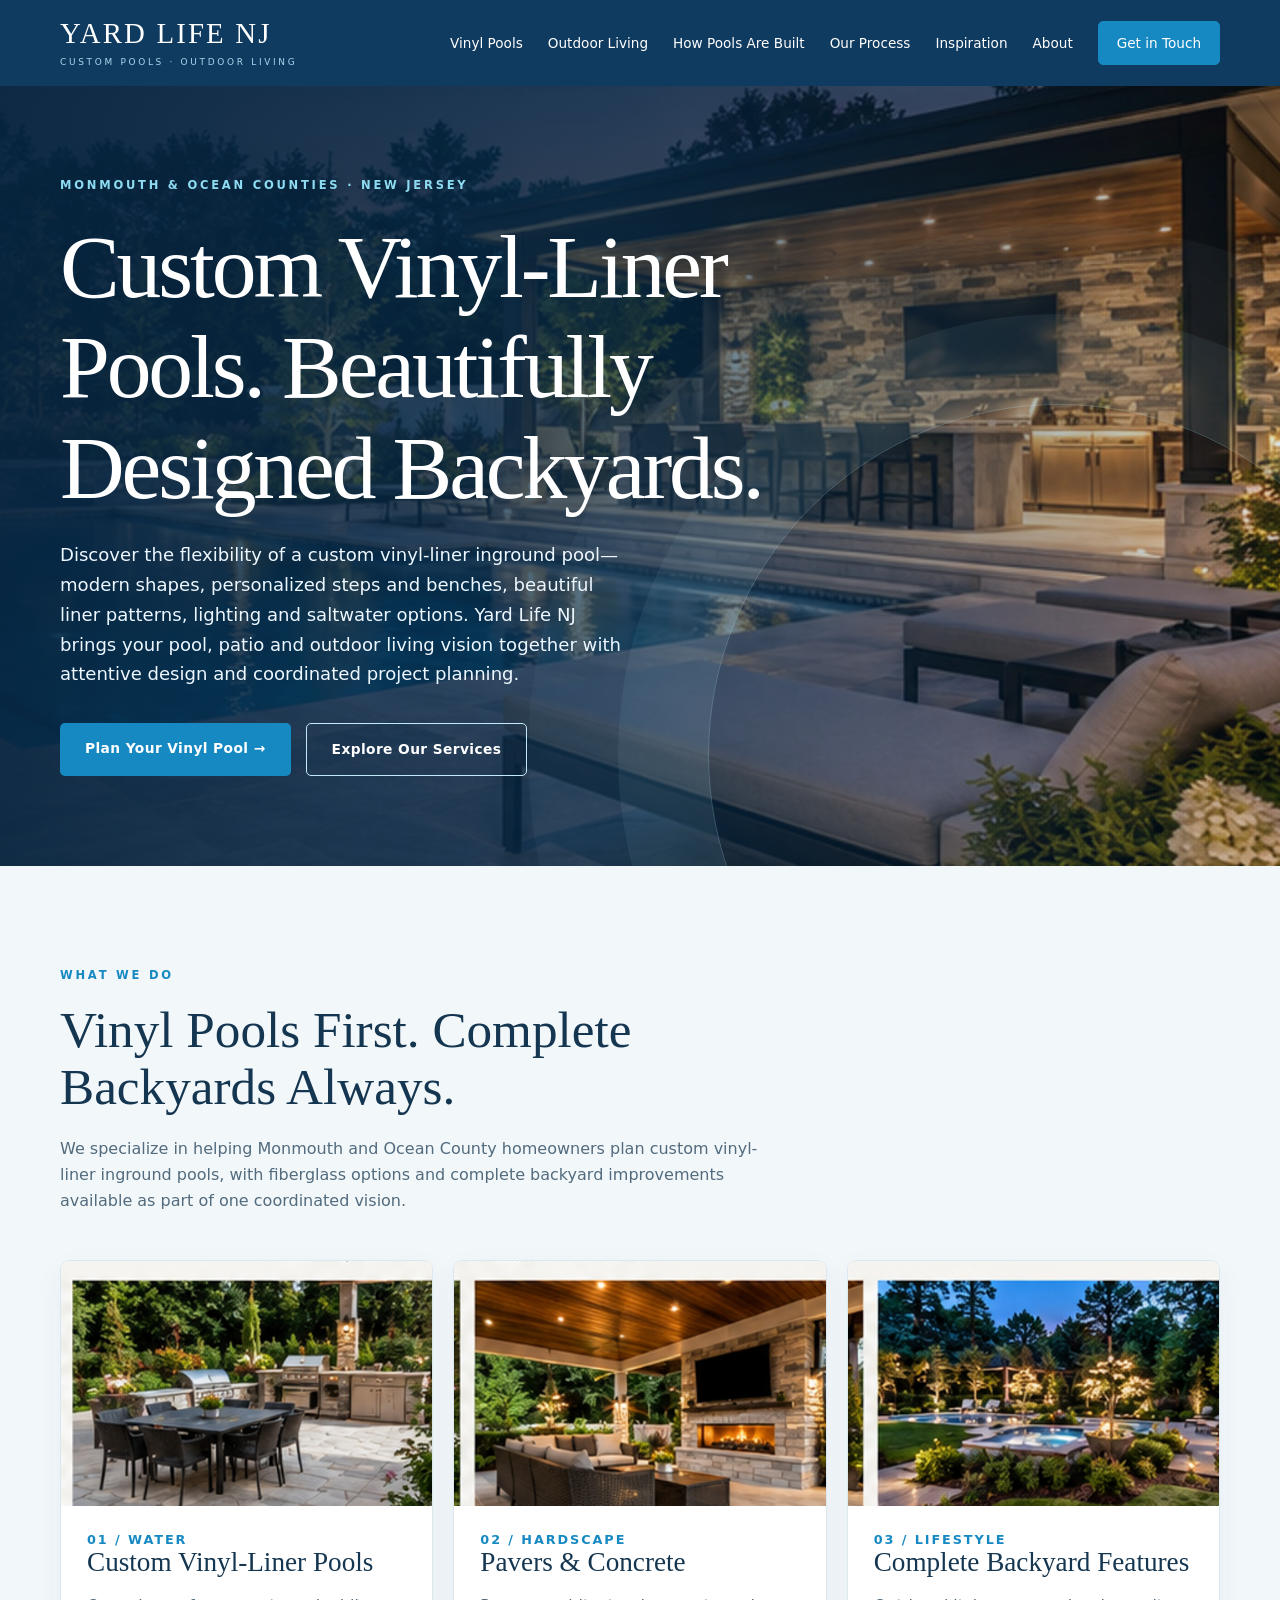
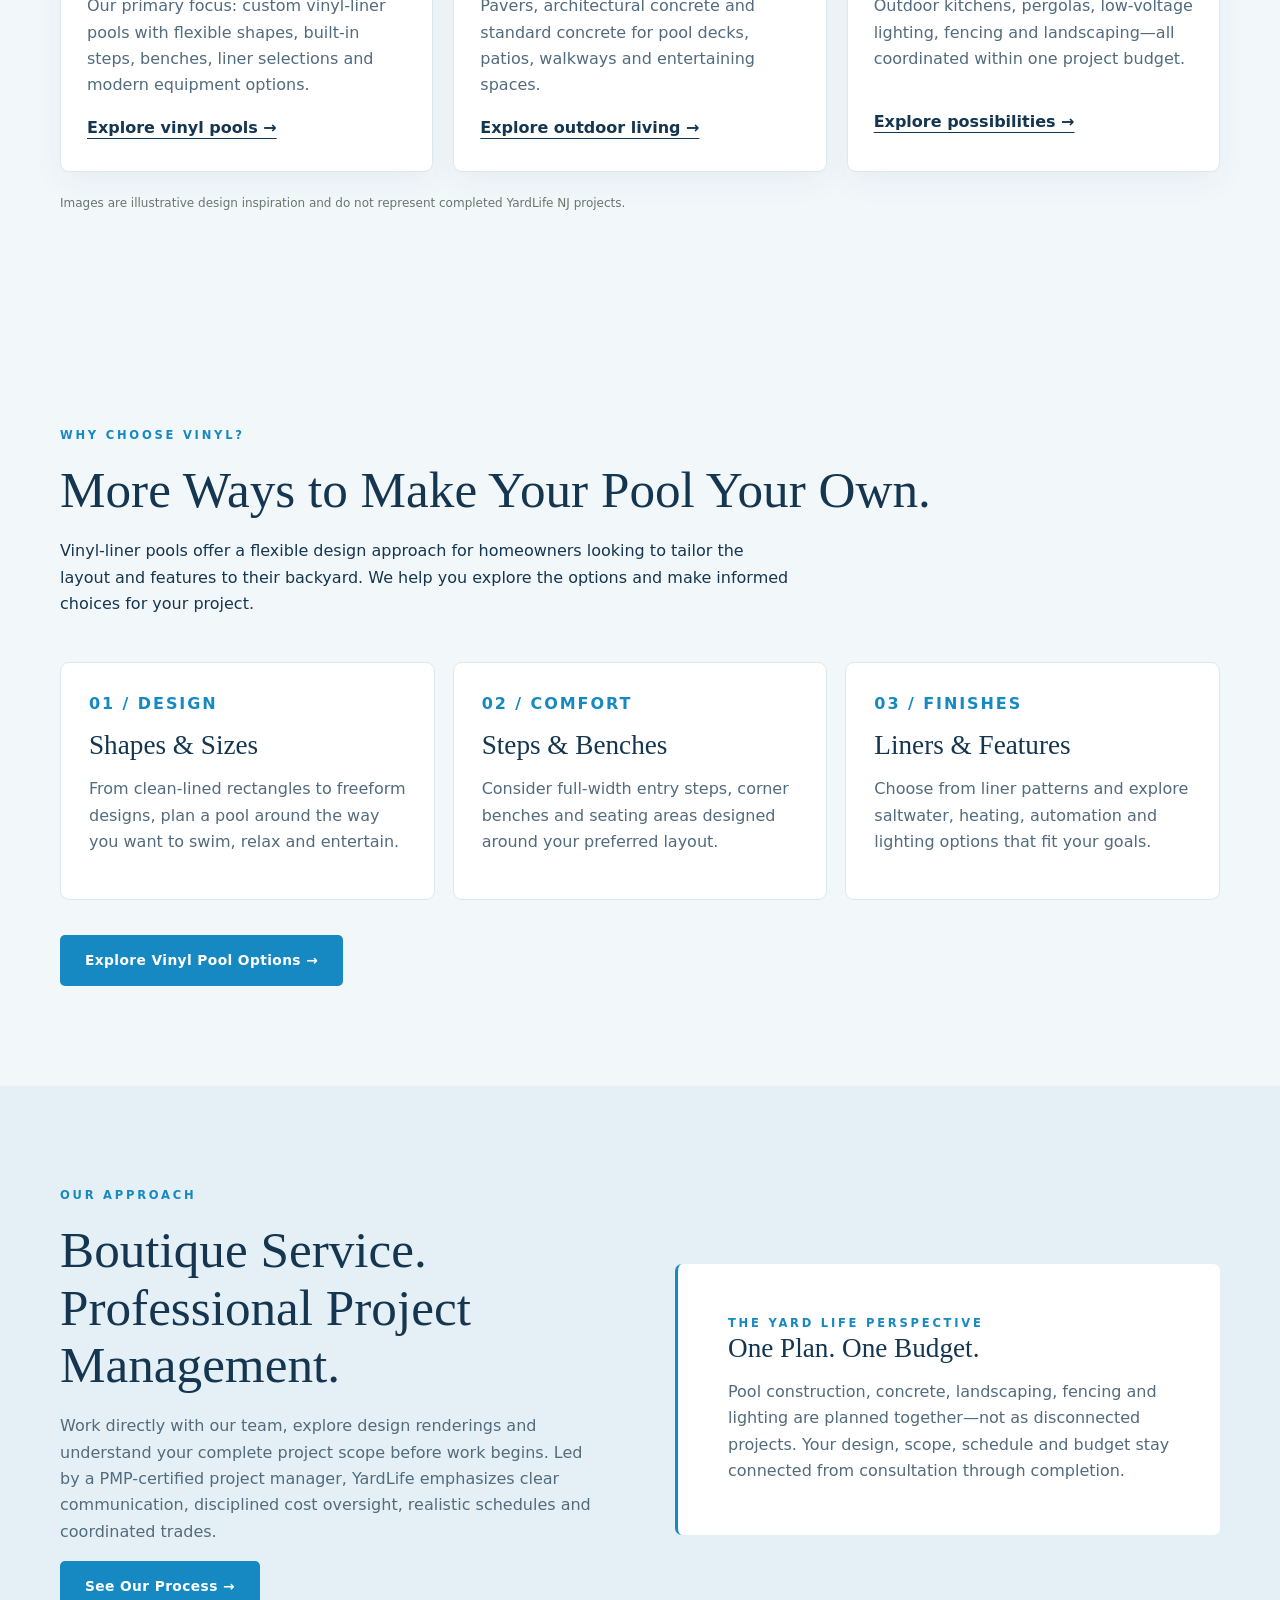
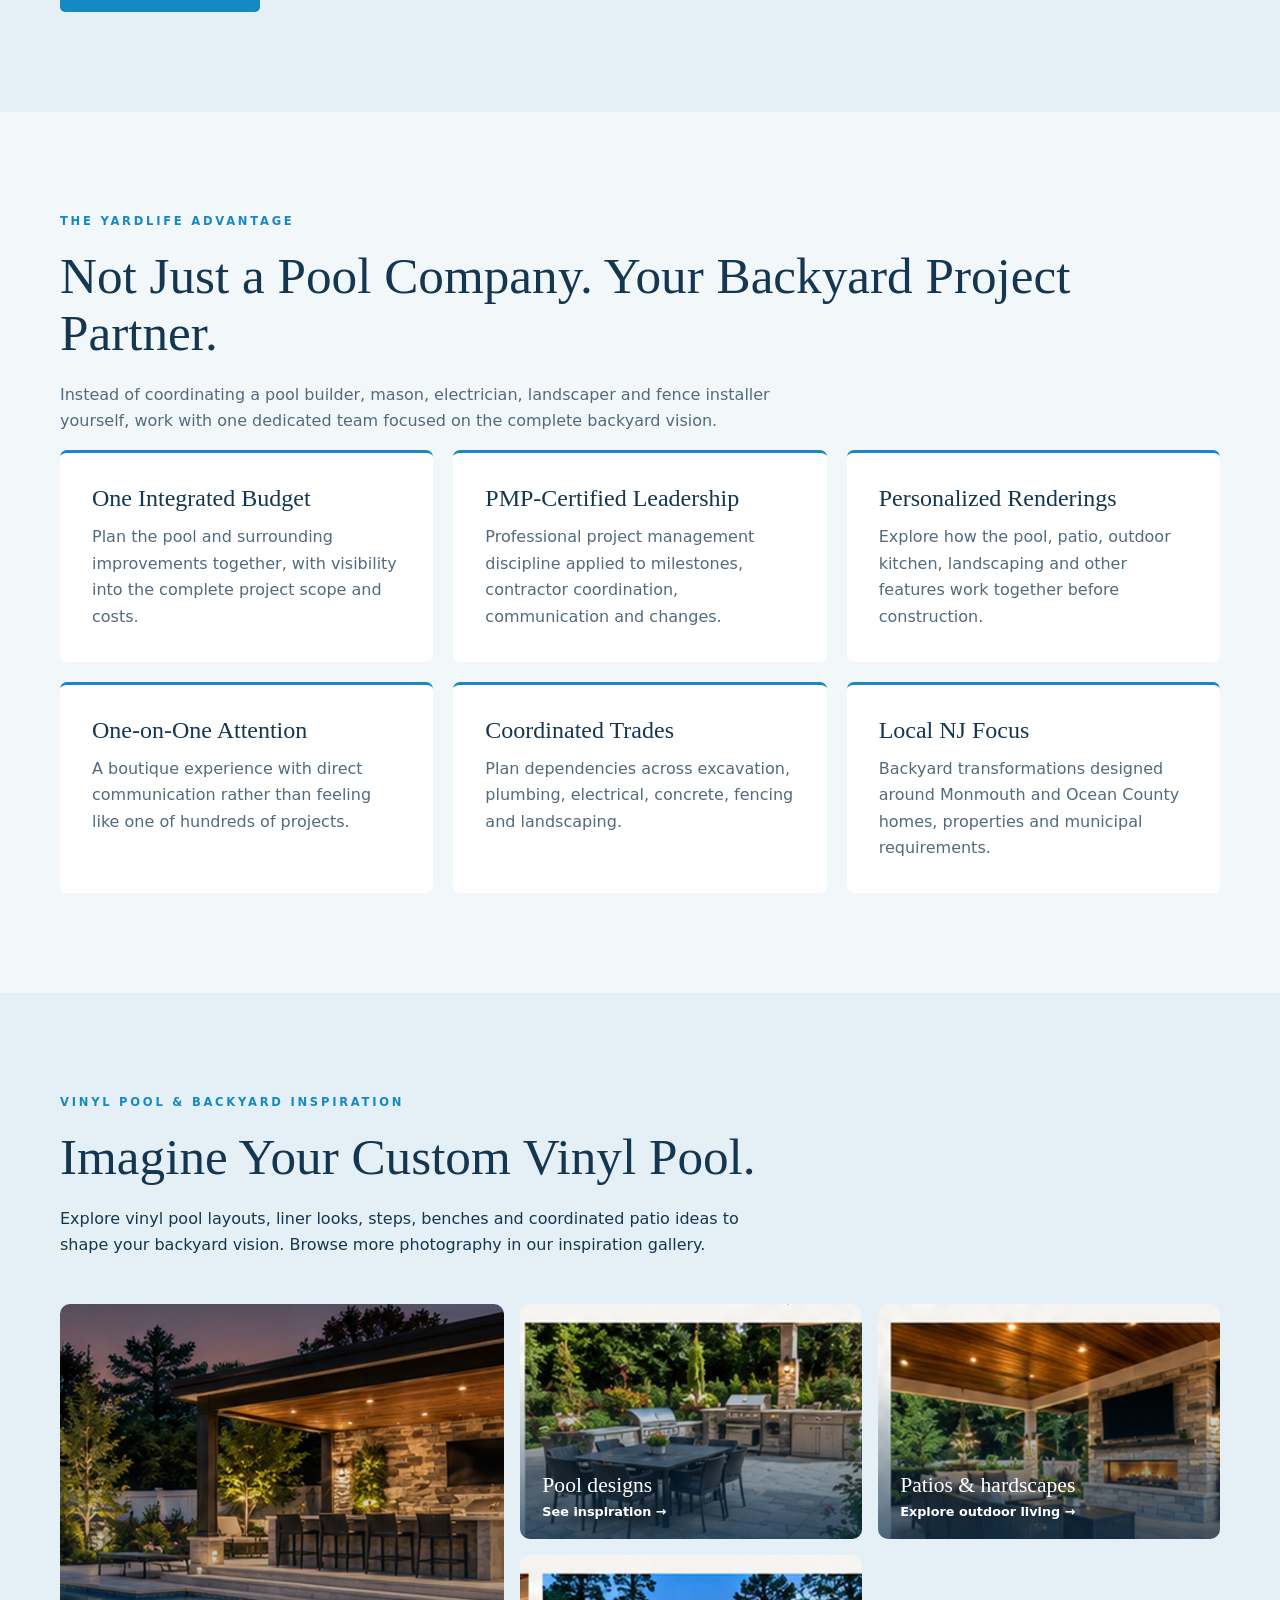
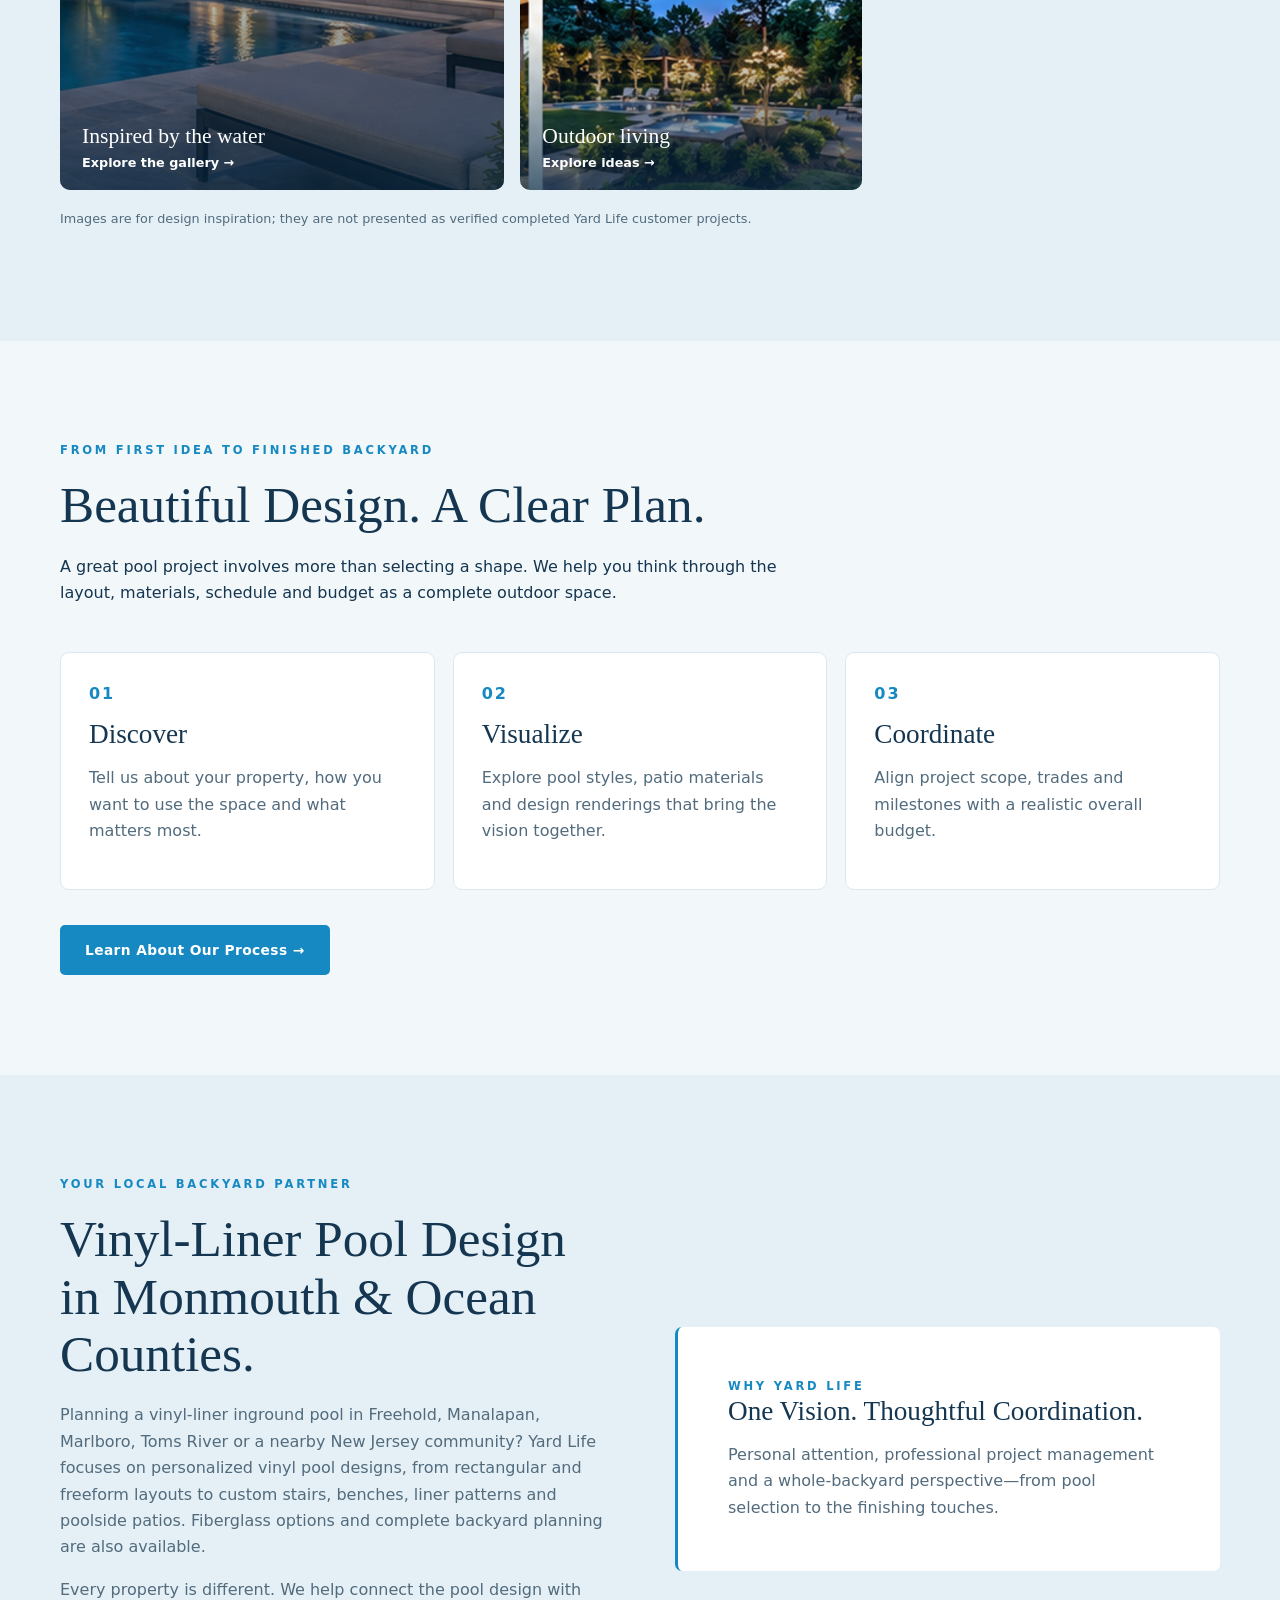
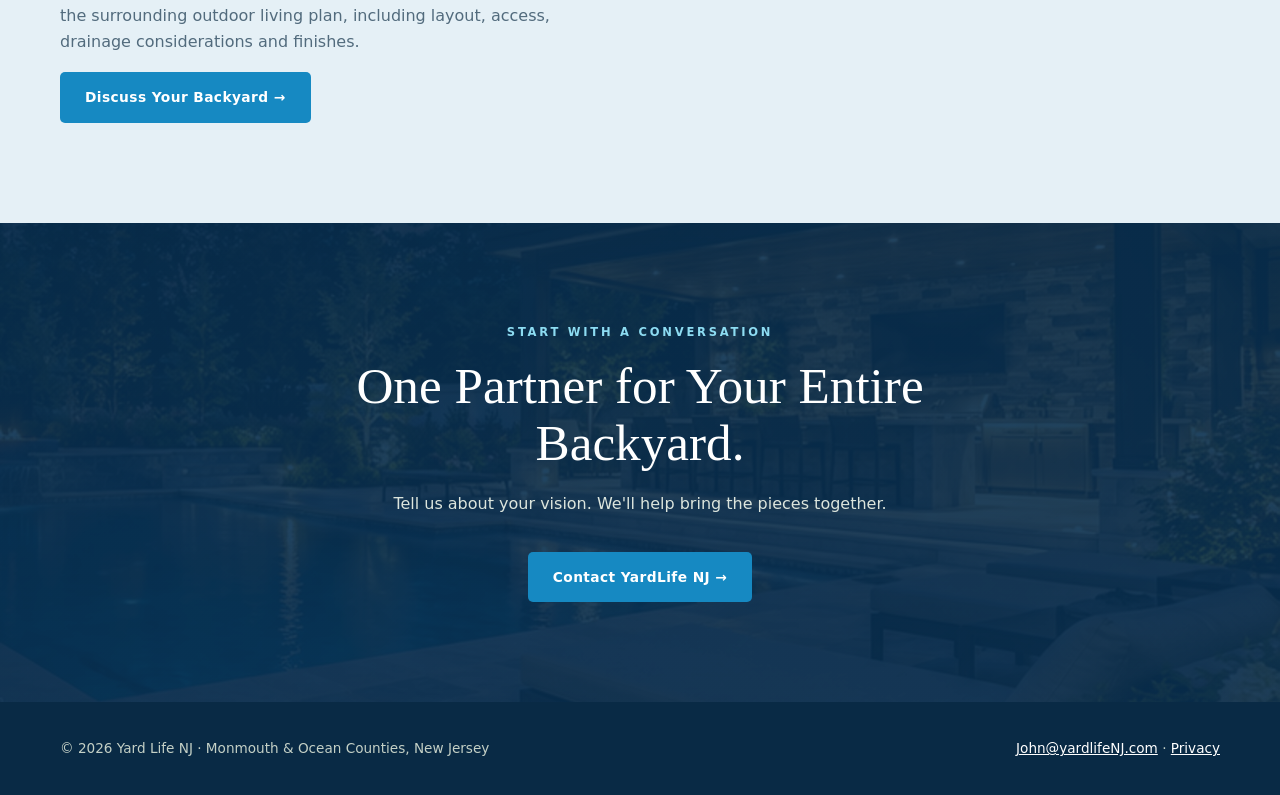
==== commit 61fd4cf7: "Position Yard Life homepage around custom vinyl-liner pools and local SEO" ====
--- a/index.html
+++ b/index.html
@@ -1,19 +1,20 @@
 <!doctype html>
 <html lang="en"><head><meta charset="utf-8"><meta name="viewport" content="width=device-width, initial-scale=1">
-<title>Custom Pool Builders in Monmouth &amp; Ocean County, NJ | Yard Life</title>
-<meta name="description" content="Explore custom inground swimming pools, pool patios and complete backyard design with Yard Life NJ. Personalized pool and outdoor living services in Monmouth and Ocean Counties, New Jersey.">
+<title>Vinyl Liner Pool Builders in Monmouth &amp; Ocean County, NJ | Yard Life</title>
+<meta name="description" content="Explore custom vinyl-liner inground pools, steps, benches, saltwater systems and beautiful pool patios with Yard Life NJ, serving Monmouth and Ocean Counties.">
 <link rel="canonical" href="https://yardlifenj.com/"><meta name="theme-color" content="#103b60">
 <style>
 :root{--dark:#14251e;--green:#274c39;--gold:#c6a876;--paper:#f7f5ef;--ink:#223029;--muted:#65736a}*{box-sizing:border-box}html{scroll-behavior:smooth}body{margin:0;background:var(--paper);color:var(--ink);font:16px/1.65 system-ui,-apple-system,Segoe UI,sans-serif}a{color:inherit}a:focus-visible,button:focus-visible{outline:3px solid var(--gold);outline-offset:4px}.wrap{width:min(1160px,calc(100% - 44px));margin:auto}.top{background:var(--dark);color:#fff}.top-inner{min-height:86px;display:flex;align-items:center;justify-content:space-between;gap:24px}.brand{text-decoration:none;font-family:Georgia,serif;font-size:1.8rem;letter-spacing:.075em;line-height:1}.brand small{display:block;font:500 .56rem system-ui;letter-spacing:.3em;margin-top:10px;color:#d8d2c4}.nav{display:flex;align-items:center;gap:25px;flex-wrap:wrap}.nav a{text-decoration:none;font-size:.85rem}.nav a:hover{text-decoration:underline}.nav .contact{border:1px solid #a7aa99;padding:10px 18px}.hero{background:linear-gradient(90deg,rgba(9,27,20,.88) 0%,rgba(9,27,20,.65) 46%,rgba(9,27,20,.18) 100%),url('https://images.unsplash.com/photo-1576013551627-0cc20b96c2a7?auto=format&fit=crop&w=2200&q=85') center 55%/cover no-repeat;color:#fff;min-height:620px;display:flex;align-items:center;position:relative;overflow:hidden}.hero:after{content:"";position:absolute;right:-130px;bottom:-240px;width:700px;height:700px;border:1px solid #ffffff30;border-radius:50%;box-shadow:0 0 0 90px #ffffff09,0 0 0 180px #ffffff06;pointer-events:none}.hero .wrap{position:relative;z-index:1;padding:90px 0}.eyebrow{font-size:.72rem;letter-spacing:.24em;text-transform:uppercase;font-weight:700;color:var(--gold)}h1,h2,h3{font-family:Georgia,serif;font-weight:400;line-height:1.12}h1{font-size:clamp(3.5rem,7vw,6.7rem);letter-spacing:-.035em;max-width:850px;margin:22px 0}h2{font-size:clamp(2.3rem,4vw,3.7rem);margin:16px 0 20px}h3{font-size:1.7rem;margin:0 0 12px}.hero p{max-width:570px;color:#e0e7df;font-size:1.13rem}.buttons{display:flex;gap:15px;flex-wrap:wrap;margin-top:34px}.btn{display:inline-block;text-decoration:none;background:var(--gold);color:#18251c;padding:14px 25px;font-weight:700;font-size:.86rem;letter-spacing:.03em}.btn.secondary{background:transparent;color:#fff;border:1px solid #a7b6aa}.section{padding:100px 0}.intro{max-width:730px;margin-bottom:45px}.intro p,.card p,.split p{color:var(--muted)}.cards{display:grid;grid-template-columns:repeat(3,1fr);gap:20px}.card{background:#fff;border:1px solid #e5e6df;padding:0 0 30px;overflow:hidden}.card img{display:block;width:100%;height:245px;object-fit:cover}.card h3,.card p,.card a,.card .num{margin-left:26px;margin-right:26px}.card .num{display:block;margin-top:26px}.card p{min-height:100px}.card a{display:inline-block}.card .num{font:700 .8rem system-ui;color:#7b896d;letter-spacing:.15em}.card a{font-weight:700;text-underline-offset:5px}.cream{background:#e9ece5}.split{display:grid;grid-template-columns:1fr 1fr;gap:70px;align-items:center}.feature{padding:50px;border-left:3px solid var(--gold);background:#fff}.feature p{margin-bottom:0}.closing{background:linear-gradient(rgba(11,30,23,.87),rgba(11,30,23,.87)),url('https://images.unsplash.com/photo-1564013799919-ab600027ffc6?auto=format&fit=crop&w=1800&q=80') center/cover;color:#fff;text-align:center;padding:100px 20px}.closing p{color:#dce5dd}.closing h2{max-width:780px;margin:15px auto 20px}footer{background:#101e18;color:#c4d0c6;padding:35px 0;font-size:.85rem}footer .wrap{display:flex;justify-content:space-between;gap:20px;flex-wrap:wrap}footer a{color:#fff}@media(max-width:800px){.top-inner{padding:22px 0;align-items:flex-start;flex-direction:column}.nav{gap:14px}.hero{min-height:550px}.section{padding:65px 0}.cards,.split{grid-template-columns:1fr}.split{gap:25px}.feature{padding:30px}}@media(max-width:420px){.nav{gap:10px}.nav a{font-size:.75rem}.hero h1{font-size:3.2rem}}
 .adv-grid{display:grid;grid-template-columns:repeat(3,1fr);gap:20px}.adv-item{background:#fff;padding:32px;border-top:3px solid var(--gold)}.adv-item strong{display:block;font:400 1.5rem Georgia,serif;margin-bottom:12px}.adv-item p{color:var(--muted);margin:0}.review-panel{background:#fff;padding:38px;border:1px solid #e3e5dc}.review-panel p{max-width:720px;color:var(--muted)}@media(max-width:800px){.adv-grid{grid-template-columns:1fr}} .sample-grid{display:grid;grid-template-columns:repeat(3,minmax(0,1fr));gap:20px;margin-top:35px}.sample-review{background:white;border:1px solid #dde2d9;padding:28px;display:flex;flex-direction:column;gap:12px}.sample-review p{font-family:Georgia,serif;font-size:1.08rem;line-height:1.6;flex:1;margin:4px 0}.sample-review strong{color:var(--green)}.sample-review span{font-size:.83rem;color:var(--muted)}.sample-tag{font-size:.64rem;letter-spacing:.1em;font-weight:800;color:#7c6c50}@media(max-width:850px){.sample-grid{grid-template-columns:1fr 1fr}}@media(max-width:580px){.sample-grid{grid-template-columns:1fr}} .sample-review{padding:0;overflow:hidden;gap:10px}.sample-review>*:not(.sample-photo){margin-left:24px;margin-right:24px}.sample-review>span{margin-bottom:24px}.sample-review .sample-photo{display:block;width:100%;height:190px;object-fit:cover}.sample-review .sample-tag{margin-top:15px}.sample-review p{font-size:1rem}.sample-review strong{margin-top:8px} :root{--dark:#103b60;--green:#17618b;--gold:#1689c2;--paper:#f2f7fa;--ink:#153650;--muted:#526b7d}body{background:var(--paper)}.top{background:#103b60}.brand small{color:#a9d7ed}.nav .contact{background:#1689c2;border-color:#1689c2;color:white;border-radius:5px}.nav a:hover{color:#8ddcf2}.hero{background:linear-gradient(90deg,rgba(7,38,66,.91) 0%,rgba(7,48,82,.69) 47%,rgba(7,48,82,.12) 100%),url('hero.jpg') center 52%/cover no-repeat;min-height:650px}.hero:after{border-color:#b3e5f344;box-shadow:0 0 0 90px #b3e5f311,0 0 0 180px #b3e5f30a}.eyebrow{color:#1689c2}.hero .eyebrow,.closing .eyebrow{color:#8ddcf2}.hero p{color:#edf7ff}.btn{background:#1689c2;color:white;border-radius:5px;transition:background .2s,transform .2s}.btn:hover{background:#0e6e9f;transform:translateY(-2px)}.btn.secondary{border-color:#c3e9fa}.card{border-color:#dce8f0;border-radius:9px;box-shadow:0 10px 30px #103b600d}.card .num{color:#1689c2}.cream{background:#e5f0f6}.feature{border-left-color:#1689c2;border-radius:7px}.adv-item{border-top-color:#1689c2;border-radius:7px}.closing{background:linear-gradient(#082f50e6,#082f50e6),url('hero.jpg') center/cover}footer{background:#092a45}.sample-review strong{color:#17618b}.sample-tag{color:#17618b}a:focus-visible,button:focus-visible{outline-color:#65c8df}@media(max-width:800px){.hero{min-height:590px;background-position:60% center}.top-inner{gap:15px}.nav{row-gap:12px}.hero .wrap{padding:75px 0}}@media(max-width:420px){.hero h1{font-size:clamp(2.8rem,12vw,3.4rem)}}
 .project-grid{display:grid;grid-template-columns:1.3fr 1fr 1fr;grid-template-rows:235px 235px;gap:16px}.project-tile{position:relative;overflow:hidden;border-radius:10px;display:block;color:white;min-height:200px}.project-large{grid-row:span 2}.project-tile img{width:100%;height:100%;object-fit:cover;transition:transform .4s}.project-tile:hover img{transform:scale(1.04)}.project-tile:after{content:"";position:absolute;inset:30% 0 0;background:linear-gradient(transparent,#072b48b8)}.project-tile span{position:absolute;z-index:1;bottom:20px;left:22px;font:400 1.35rem Georgia,serif}.project-tile b{display:block;font:600 .8rem system-ui;margin-top:6px}.image-disclaimer{font-size:.8rem;color:var(--muted);margin-top:18px}.planning-grid{display:grid;grid-template-columns:repeat(3,1fr);gap:18px;margin:35px 0}.planning-grid article{padding:28px;background:#fff;border:1px solid #dce8f0;border-radius:9px}.planning-grid span{color:#1689c2;font-weight:800;letter-spacing:.12em}.planning-grid h3{margin-top:12px}.planning-grid p{color:var(--muted)}@media(max-width:800px){.project-grid{grid-template-columns:1fr 1fr;grid-template-rows:auto}.project-large{grid-row:span 1;grid-column:span 2;min-height:350px}.project-tile{min-height:230px}.planning-grid{grid-template-columns:1fr}}@media(max-width:500px){.project-grid{grid-template-columns:1fr}.project-large{grid-column:span 1;min-height:270px}.project-tile{min-height:240px}}
 </style></head><body>
-<header class="top"><div class="wrap top-inner"><a class="brand" href="/" aria-label="Yard Life NJ home">YARD LIFE NJ<small>OUTDOOR LIVING · ELEVATED</small></a><nav class="nav" aria-label="Main navigation"><a href="/inground-pools.html">Pools</a><a href="/outdoor-living.html">Outdoor Living</a><a href="/how-a-pool-is-built.html">How Pools Are Built</a><a href="/pool-building-process.html">Our Process</a><a href="/gallery.html">Inspiration</a><a href="/about.html">About</a><a class="contact" href="/contact.html">Get in Touch</a></nav></div></header>
-<main><section class="hero"><div class="wrap"><div class="eyebrow">MONMOUTH &amp; OCEAN COUNTIES · NEW JERSEY</div><h1>Your Backyard. Beautifully Reimagined.</h1><p>Custom inground swimming pools and thoughtfully designed outdoor living spaces. From your first rendering to the finishing touches, Yard Life NJ brings your entire backyard vision together with personalized service and coordinated project planning.</p><div class="buttons"><a class="btn" href="/contact.html">Request a Consultation →</a><a class="btn secondary" href="#services">Explore Our Services</a></div></div></section>
-<section class="section" id="services"><div class="wrap"><div class="intro"><div class="eyebrow">WHAT WE DO</div><h2>Pools, Patios & Outdoor Living.</h2><p>A boutique, one-stop experience for homeowners in Monmouth and Ocean Counties. We coordinate the trades, scope, schedule and overall budget so you can focus on the finished result.</p></div><div class="cards"><article class="card"><img src="photo-2.jpg" alt="Inground swimming pool inspiration" loading="lazy"><div class="num">01 / WATER</div><h3>Custom Inground Pools</h3><p>Specializing in vinyl-liner, fiberglass and gunite inground pools tailored to your property, style and goals.</p><a href="/inground-pools.html">Explore pools →</a></article><article class="card"><img src="photo-3.jpg" alt="Upscale home and outdoor living inspiration" loading="lazy"><div class="num">02 / HARDSCAPE</div><h3>Pavers &amp; Concrete</h3><p>Pavers, architectural concrete and standard concrete for pool decks, patios, walkways and entertaining spaces.</p><a href="/outdoor-living.html">Explore outdoor living →</a></article><article class="card"><img src="photo-4.jpg" alt="Luxury living design inspiration" loading="lazy"><div class="num">03 / LIFESTYLE</div><h3>Complete Backyard Features</h3><p>Outdoor kitchens, pergolas, low-voltage lighting, fencing and landscaping—all coordinated within one project budget.</p><a href="/outdoor-living.html">Explore possibilities →</a></article></div><p style="font-size:.75rem;color:#68766c;margin-top:22px">Images are illustrative design inspiration and do not represent completed YardLife NJ projects.</p></div></section>
+<header class="top"><div class="wrap top-inner"><a class="brand" href="/" aria-label="Yard Life NJ home">YARD LIFE NJ<small>CUSTOM POOLS · OUTDOOR LIVING</small></a><nav class="nav" aria-label="Main navigation"><a href="/inground-pools.html">Vinyl Pools</a><a href="/outdoor-living.html">Outdoor Living</a><a href="/how-a-pool-is-built.html">How Pools Are Built</a><a href="/pool-building-process.html">Our Process</a><a href="/gallery.html">Inspiration</a><a href="/about.html">About</a><a class="contact" href="/contact.html">Get in Touch</a></nav></div></header>
+<main><section class="hero"><div class="wrap"><div class="eyebrow">MONMOUTH &amp; OCEAN COUNTIES · NEW JERSEY</div><h1>Custom Vinyl-Liner Pools. Beautifully Designed Backyards.</h1><p>Discover the flexibility of a custom vinyl-liner inground pool—modern shapes, personalized steps and benches, beautiful liner patterns, lighting and saltwater options. Yard Life NJ brings your pool, patio and outdoor living vision together with attentive design and coordinated project planning.</p><div class="buttons"><a class="btn" href="/contact.html">Plan Your Vinyl Pool →</a><a class="btn secondary" href="#services">Explore Our Services</a></div></div></section>
+<section class="section" id="services"><div class="wrap"><div class="intro"><div class="eyebrow">WHAT WE DO</div><h2>Vinyl Pools First. Complete Backyards Always.</h2><p>We specialize in helping Monmouth and Ocean County homeowners plan custom vinyl-liner inground pools, with fiberglass options and complete backyard improvements available as part of one coordinated vision.</p></div><div class="cards"><article class="card"><img src="photo-2.jpg" alt="Inground swimming pool inspiration" loading="lazy"><div class="num">01 / WATER</div><h3>Custom Vinyl-Liner Pools</h3><p>Our primary focus: custom vinyl-liner pools with flexible shapes, built-in steps, benches, liner selections and modern equipment options.</p><a href="/inground-pools.html">Explore vinyl pools →</a></article><article class="card"><img src="photo-3.jpg" alt="Upscale home and outdoor living inspiration" loading="lazy"><div class="num">02 / HARDSCAPE</div><h3>Pavers &amp; Concrete</h3><p>Pavers, architectural concrete and standard concrete for pool decks, patios, walkways and entertaining spaces.</p><a href="/outdoor-living.html">Explore outdoor living →</a></article><article class="card"><img src="photo-4.jpg" alt="Luxury living design inspiration" loading="lazy"><div class="num">03 / LIFESTYLE</div><h3>Complete Backyard Features</h3><p>Outdoor kitchens, pergolas, low-voltage lighting, fencing and landscaping—all coordinated within one project budget.</p><a href="/outdoor-living.html">Explore possibilities →</a></article></div><p style="font-size:.75rem;color:#68766c;margin-top:22px">Images are illustrative design inspiration and do not represent completed YardLife NJ projects.</p></div></section>
+<section class="section vinyl-highlight" id="vinyl-benefits"><div class="wrap"><div class="eyebrow">WHY CHOOSE VINYL?</div><h2>More Ways to Make Your Pool Your Own.</h2><p class="intro">Vinyl-liner pools offer a flexible design approach for homeowners looking to tailor the layout and features to their backyard. We help you explore the options and make informed choices for your project.</p><div class="planning-grid"><article><span>01 / DESIGN</span><h3>Shapes & Sizes</h3><p>From clean-lined rectangles to freeform designs, plan a pool around the way you want to swim, relax and entertain.</p></article><article><span>02 / COMFORT</span><h3>Steps & Benches</h3><p>Consider full-width entry steps, corner benches and seating areas designed around your preferred layout.</p></article><article><span>03 / FINISHES</span><h3>Liners & Features</h3><p>Choose from liner patterns and explore saltwater, heating, automation and lighting options that fit your goals.</p></article></div><a class="btn" href="/inground-pools.html">Explore Vinyl Pool Options →</a></div></section>
 <section class="section cream"><div class="wrap split"><div><div class="eyebrow">OUR APPROACH</div><h2>Boutique Service. Professional Project Management.</h2><p>Work directly with our team, explore design renderings and understand your complete project scope before work begins. Led by a PMP-certified project manager, YardLife emphasizes clear communication, disciplined cost oversight, realistic schedules and coordinated trades.</p><a class="btn" href="/pool-building-process.html">See Our Process →</a></div><div class="feature"><div class="eyebrow">THE YARD LIFE PERSPECTIVE</div><h3>One Plan. One Budget.</h3><p>Pool construction, concrete, landscaping, fencing and lighting are planned together—not as disconnected projects. Your design, scope, schedule and budget stay connected from consultation through completion.</p></div></div></section>
-<section class="section" id="why-yardlife"><div class="wrap"><div class="eyebrow">THE YARDLIFE ADVANTAGE</div><h2>Not Just a Pool Company. Your Backyard Project Partner.</h2><p class="lead" style="max-width:780px;color:var(--muted)">Instead of coordinating a pool builder, mason, electrician, landscaper and fence installer yourself, work with one dedicated team focused on the complete backyard vision.</p><div class="adv-grid"><div class="adv-item"><strong>One Integrated Budget</strong><p>Plan the pool and surrounding improvements together, with visibility into the complete project scope and costs.</p></div><div class="adv-item"><strong>PMP-Certified Leadership</strong><p>Professional project management discipline applied to milestones, contractor coordination, communication and changes.</p></div><div class="adv-item"><strong>Personalized Renderings</strong><p>Explore how the pool, patio, outdoor kitchen, landscaping and other features work together before construction.</p></div><div class="adv-item"><strong>One-on-One Attention</strong><p>A boutique experience with direct communication rather than feeling like one of hundreds of projects.</p></div><div class="adv-item"><strong>Coordinated Trades</strong><p>Plan dependencies across excavation, plumbing, electrical, concrete, fencing and landscaping.</p></div><div class="adv-item"><strong>Local NJ Focus</strong><p>Backyard transformations designed around Monmouth and Ocean County homes, properties and municipal requirements.</p></div></div></div></section><section class="section cream" id="projects"><div class="wrap"><div class="eyebrow">POOL & BACKYARD INSPIRATION</div><h2>Picture What’s Possible.</h2><p class="intro">Explore pool shapes, finishes and outdoor living ideas to help define your own backyard vision. Browse more photography in our inspiration gallery.</p><div class="project-grid"><a href="/gallery.html" class="project-tile project-large"><img src="hero.jpg" loading="lazy" alt="Inground swimming pool and surrounding backyard design inspiration"><span>Inspired by the water <b>Explore the gallery →</b></span></a><a href="/gallery.html" class="project-tile"><img src="photo-2.jpg" loading="lazy" alt="Swimming pool design and outdoor space inspiration"><span>Pool designs <b>See inspiration →</b></span></a><a href="/outdoor-living.html" class="project-tile"><img src="photo-3.jpg" loading="lazy" alt="Poolside patio and hardscape design inspiration"><span>Patios & hardscapes <b>Explore outdoor living →</b></span></a><a href="/gallery.html" class="project-tile"><img src="photo-4.jpg" loading="lazy" alt="Backyard entertaining and landscape design inspiration"><span>Outdoor living <b>Explore ideas →</b></span></a></div><p class="image-disclaimer">Images are for design inspiration; they are not presented as verified completed Yard Life customer projects.</p></div></section>
+<section class="section" id="why-yardlife"><div class="wrap"><div class="eyebrow">THE YARDLIFE ADVANTAGE</div><h2>Not Just a Pool Company. Your Backyard Project Partner.</h2><p class="lead" style="max-width:780px;color:var(--muted)">Instead of coordinating a pool builder, mason, electrician, landscaper and fence installer yourself, work with one dedicated team focused on the complete backyard vision.</p><div class="adv-grid"><div class="adv-item"><strong>One Integrated Budget</strong><p>Plan the pool and surrounding improvements together, with visibility into the complete project scope and costs.</p></div><div class="adv-item"><strong>PMP-Certified Leadership</strong><p>Professional project management discipline applied to milestones, contractor coordination, communication and changes.</p></div><div class="adv-item"><strong>Personalized Renderings</strong><p>Explore how the pool, patio, outdoor kitchen, landscaping and other features work together before construction.</p></div><div class="adv-item"><strong>One-on-One Attention</strong><p>A boutique experience with direct communication rather than feeling like one of hundreds of projects.</p></div><div class="adv-item"><strong>Coordinated Trades</strong><p>Plan dependencies across excavation, plumbing, electrical, concrete, fencing and landscaping.</p></div><div class="adv-item"><strong>Local NJ Focus</strong><p>Backyard transformations designed around Monmouth and Ocean County homes, properties and municipal requirements.</p></div></div></div></section><section class="section cream" id="projects"><div class="wrap"><div class="eyebrow">VINYL POOL & BACKYARD INSPIRATION</div><h2>Imagine Your Custom Vinyl Pool.</h2><p class="intro">Explore vinyl pool layouts, liner looks, steps, benches and coordinated patio ideas to shape your backyard vision. Browse more photography in our inspiration gallery.</p><div class="project-grid"><a href="/gallery.html" class="project-tile project-large"><img src="hero.jpg" loading="lazy" alt="Inground swimming pool and surrounding backyard design inspiration"><span>Inspired by the water <b>Explore the gallery →</b></span></a><a href="/gallery.html" class="project-tile"><img src="photo-2.jpg" loading="lazy" alt="Swimming pool design and outdoor space inspiration"><span>Pool designs <b>See inspiration →</b></span></a><a href="/outdoor-living.html" class="project-tile"><img src="photo-3.jpg" loading="lazy" alt="Poolside patio and hardscape design inspiration"><span>Patios & hardscapes <b>Explore outdoor living →</b></span></a><a href="/gallery.html" class="project-tile"><img src="photo-4.jpg" loading="lazy" alt="Backyard entertaining and landscape design inspiration"><span>Outdoor living <b>Explore ideas →</b></span></a></div><p class="image-disclaimer">Images are for design inspiration; they are not presented as verified completed Yard Life customer projects.</p></div></section>
 <section class="section" id="planning"><div class="wrap"><div class="eyebrow">FROM FIRST IDEA TO FINISHED BACKYARD</div><h2>Beautiful Design. A Clear Plan.</h2><p class="intro">A great pool project involves more than selecting a shape. We help you think through the layout, materials, schedule and budget as a complete outdoor space.</p><div class="planning-grid"><article><span>01</span><h3>Discover</h3><p>Tell us about your property, how you want to use the space and what matters most.</p></article><article><span>02</span><h3>Visualize</h3><p>Explore pool styles, patio materials and design renderings that bring the vision together.</p></article><article><span>03</span><h3>Coordinate</h3><p>Align project scope, trades and milestones with a realistic overall budget.</p></article></div><a class="btn" href="/pool-building-process.html">Learn About Our Process →</a></div></section>
-<section class="section cream" id="local"><div class="wrap split"><div><div class="eyebrow">YOUR LOCAL BACKYARD PARTNER</div><h2>Custom Pools in Monmouth & Ocean Counties.</h2><p>Planning an inground pool in Freehold, Manalapan, Marlboro, Toms River or a nearby New Jersey community? Yard Life takes a personalized approach to vinyl-liner and fiberglass pools, patios and complete backyard transformations.</p><p>Every property is different. We help connect the pool design with the surrounding outdoor living plan, including layout, access, drainage considerations and finishes.</p><a class="btn" href="/contact.html">Discuss Your Backyard →</a></div><div class="feature"><div class="eyebrow">WHY YARD LIFE</div><h3>One Vision. Thoughtful Coordination.</h3><p>Personal attention, professional project management and a whole-backyard perspective—from pool selection to the finishing touches.</p></div></div></section>
+<section class="section cream" id="local"><div class="wrap split"><div><div class="eyebrow">YOUR LOCAL BACKYARD PARTNER</div><h2>Vinyl-Liner Pool Design in Monmouth & Ocean Counties.</h2><p>Planning a vinyl-liner inground pool in Freehold, Manalapan, Marlboro, Toms River or a nearby New Jersey community? Yard Life focuses on personalized vinyl pool designs, from rectangular and freeform layouts to custom stairs, benches, liner patterns and poolside patios. Fiberglass options and complete backyard planning are also available.</p><p>Every property is different. We help connect the pool design with the surrounding outdoor living plan, including layout, access, drainage considerations and finishes.</p><a class="btn" href="/contact.html">Discuss Your Backyard →</a></div><div class="feature"><div class="eyebrow">WHY YARD LIFE</div><h3>One Vision. Thoughtful Coordination.</h3><p>Personal attention, professional project management and a whole-backyard perspective—from pool selection to the finishing touches.</p></div></div></section>
 <section class="closing"><div class="eyebrow">START WITH A CONVERSATION</div><h2>One Partner for Your Entire Backyard.</h2><p>Tell us about your vision. We'll help bring the pieces together.</p><div class="buttons" style="justify-content:center"><a class="btn" href="/contact.html">Contact YardLife NJ →</a></div></section></main>
 <footer><div class="wrap"><span>© 2026 Yard Life NJ · Monmouth &amp; Ocean Counties, New Jersey</span><span><a href="mailto:John@yardlifeNJ.com">John@yardlifeNJ.com</a> · <a href="/privacy.html">Privacy</a></span></div></footer></body></html>
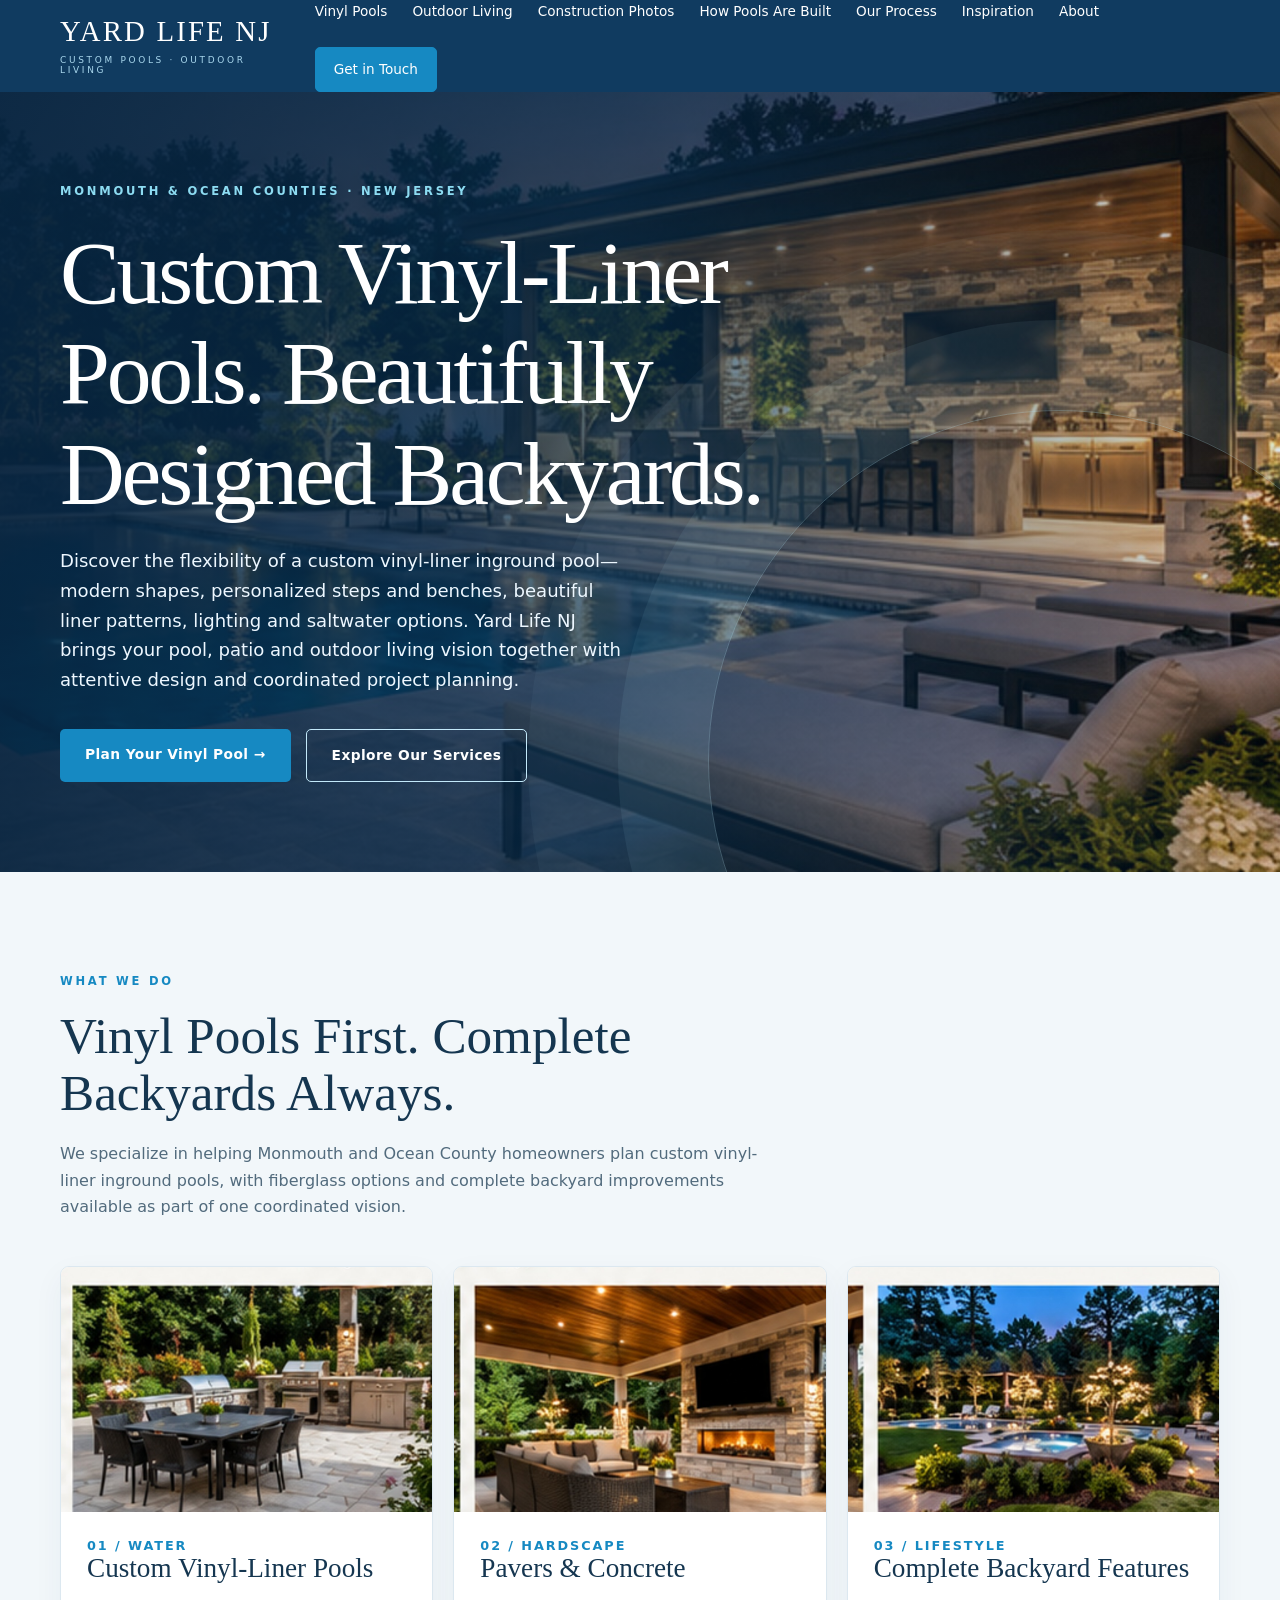
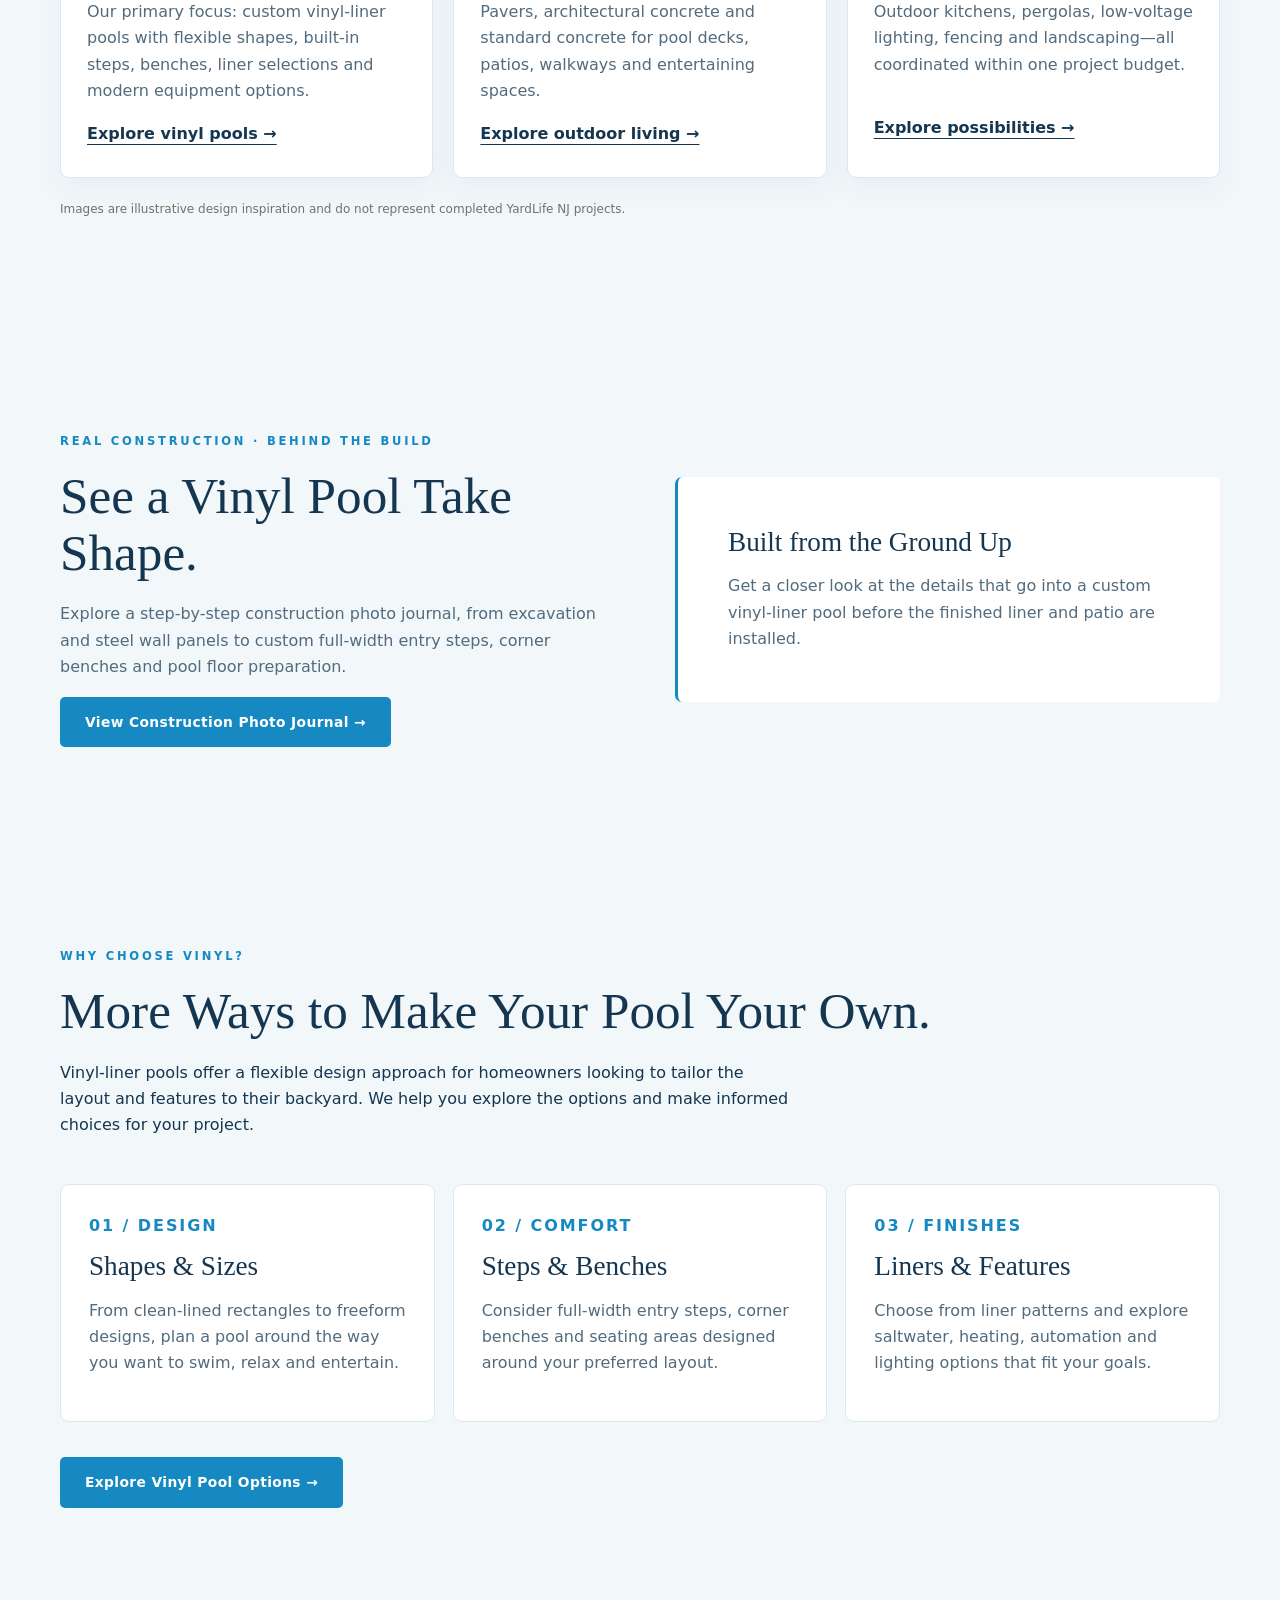
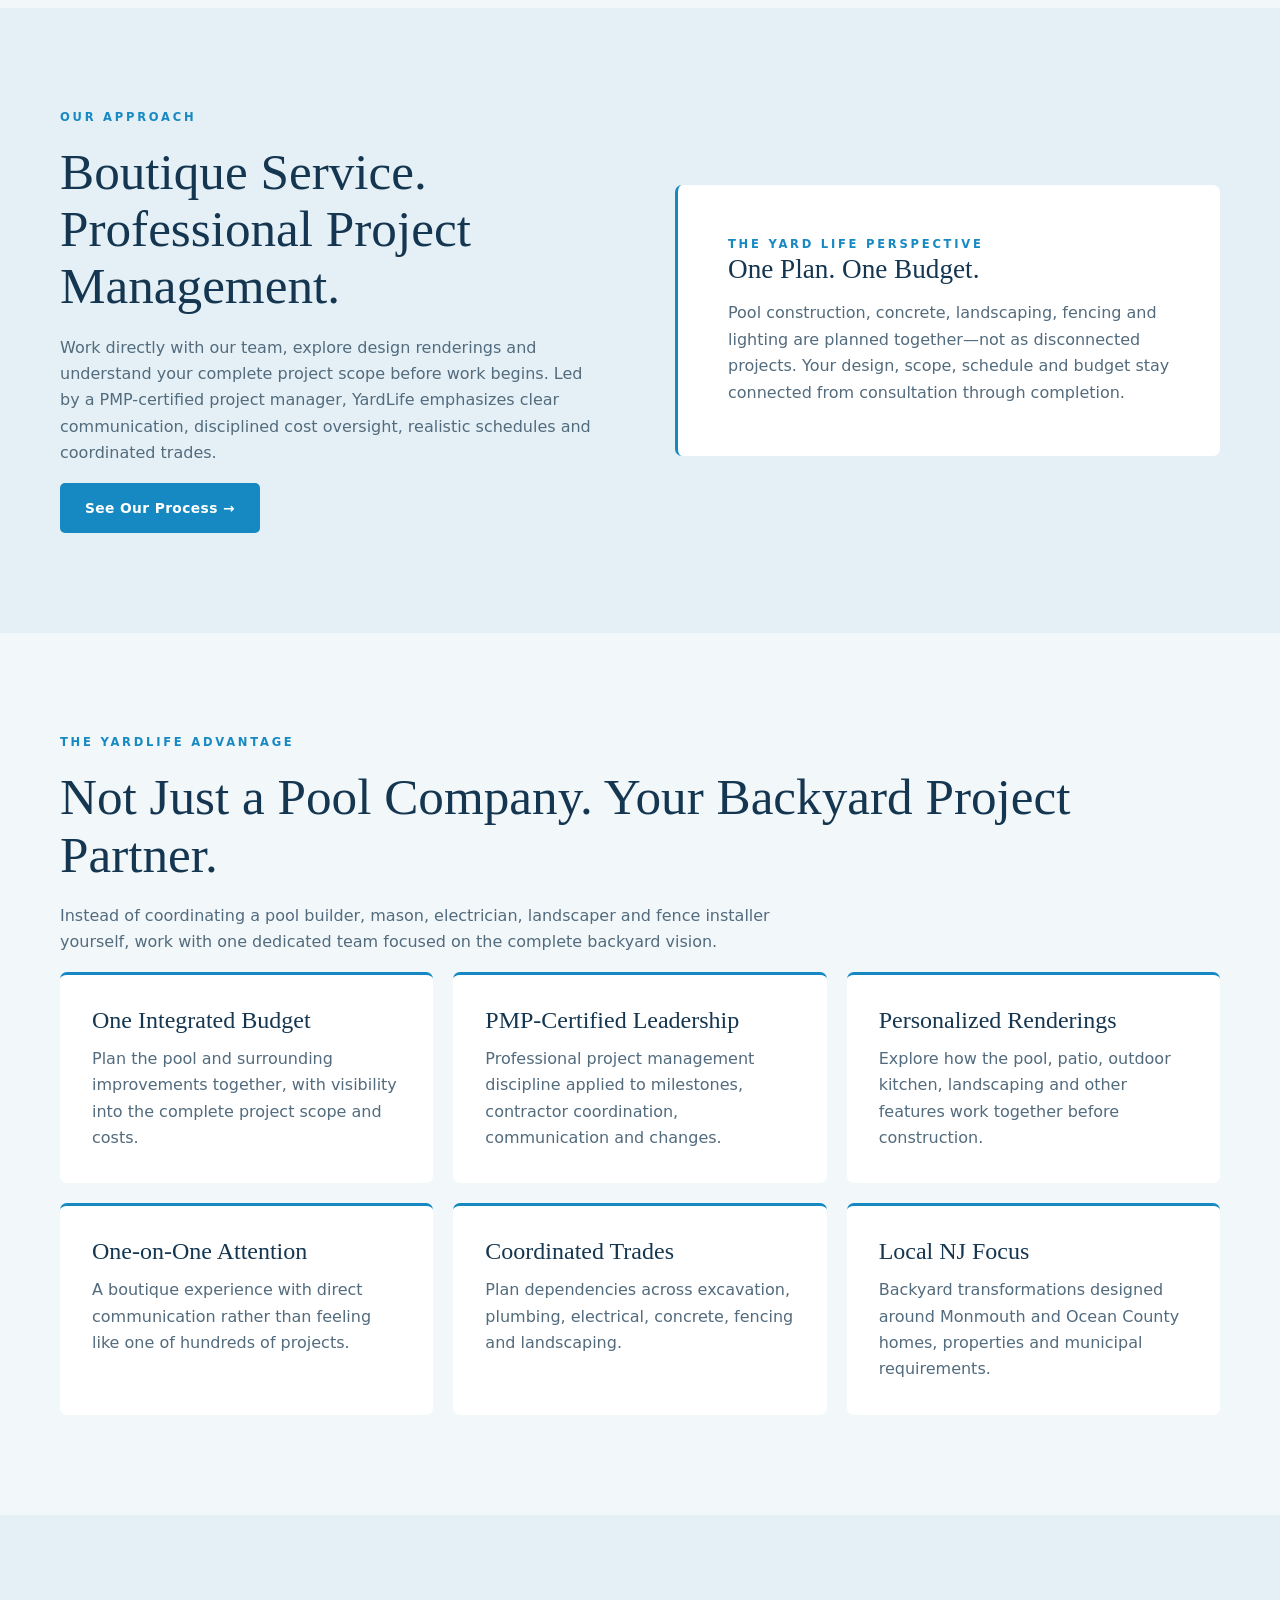
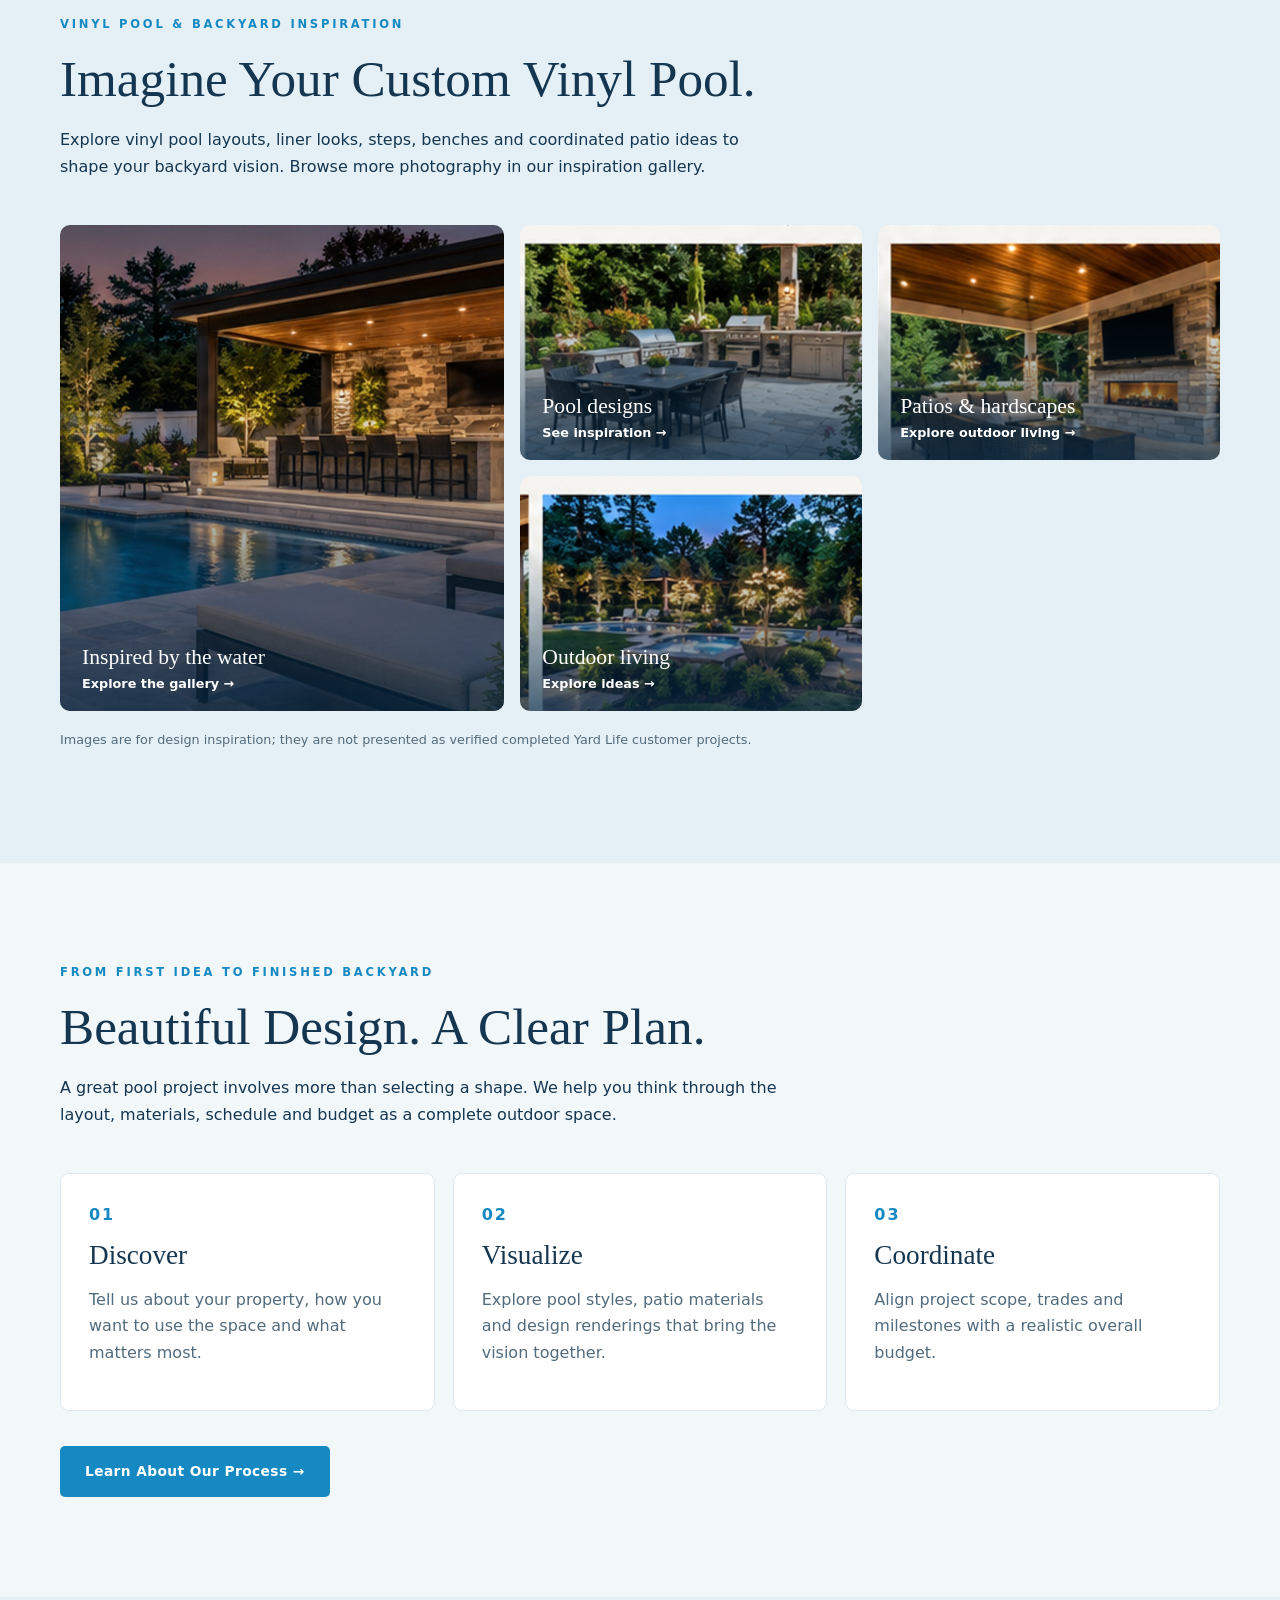
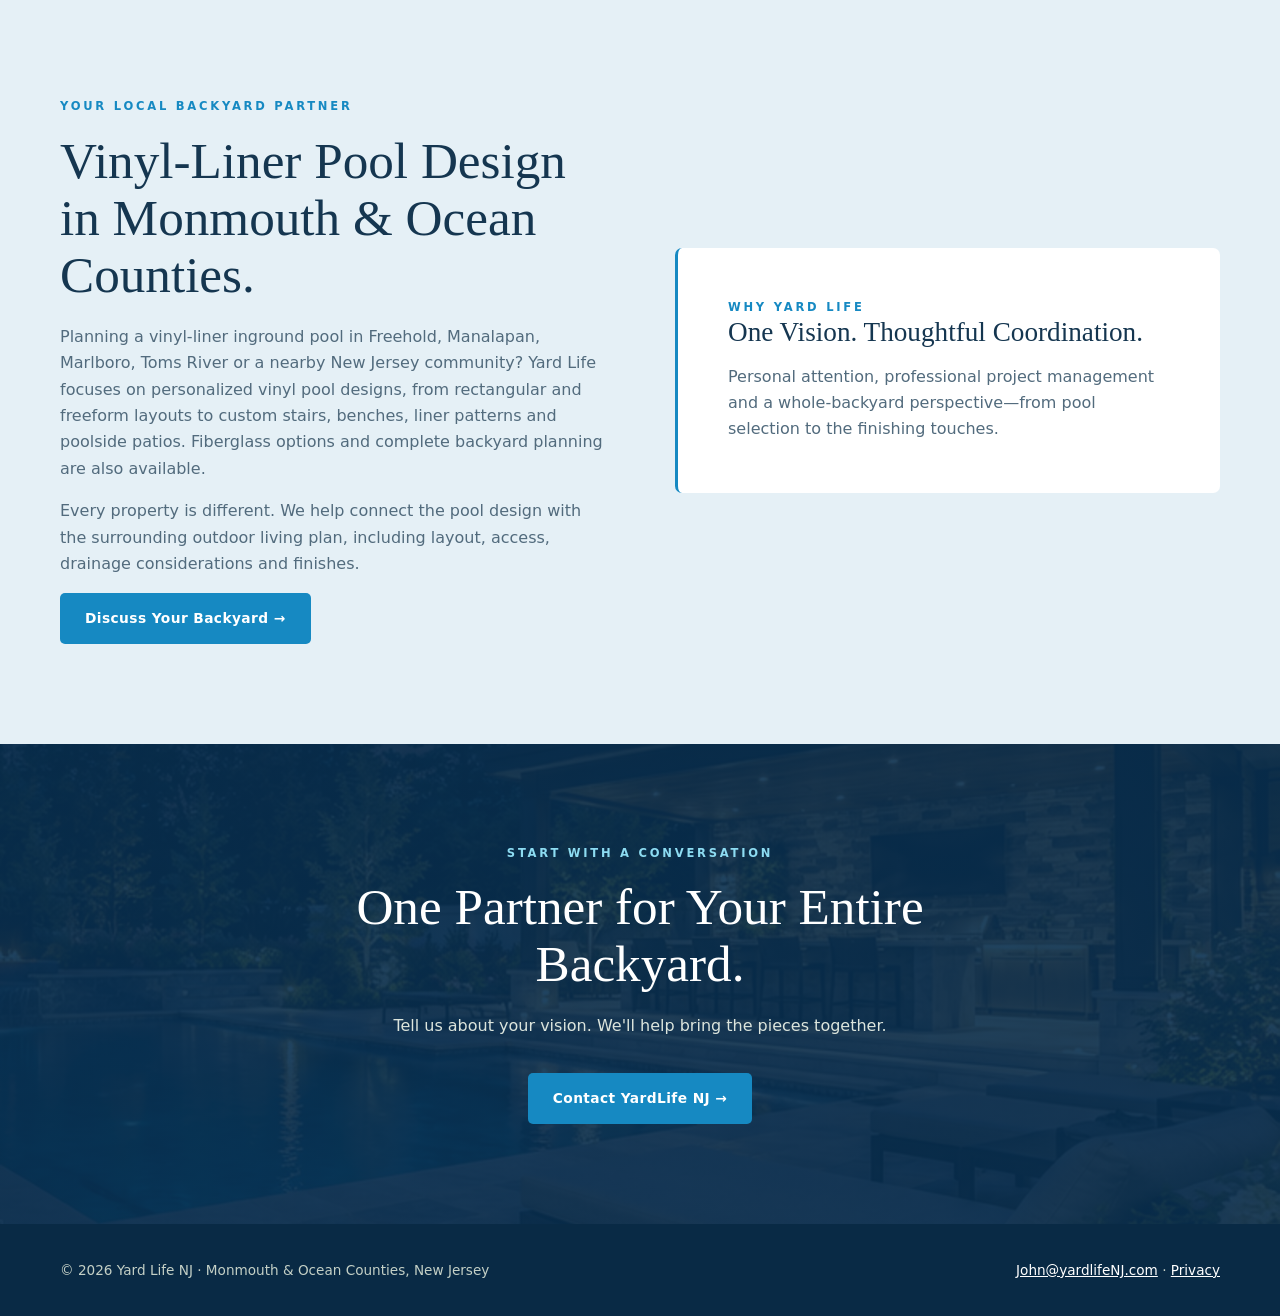
==== commit 22785127: "Link dedicated vinyl pool construction gallery from homepage and navigation" ====
--- a/index.html
+++ b/index.html
@@ -8,9 +8,10 @@
 .adv-grid{display:grid;grid-template-columns:repeat(3,1fr);gap:20px}.adv-item{background:#fff;padding:32px;border-top:3px solid var(--gold)}.adv-item strong{display:block;font:400 1.5rem Georgia,serif;margin-bottom:12px}.adv-item p{color:var(--muted);margin:0}.review-panel{background:#fff;padding:38px;border:1px solid #e3e5dc}.review-panel p{max-width:720px;color:var(--muted)}@media(max-width:800px){.adv-grid{grid-template-columns:1fr}} .sample-grid{display:grid;grid-template-columns:repeat(3,minmax(0,1fr));gap:20px;margin-top:35px}.sample-review{background:white;border:1px solid #dde2d9;padding:28px;display:flex;flex-direction:column;gap:12px}.sample-review p{font-family:Georgia,serif;font-size:1.08rem;line-height:1.6;flex:1;margin:4px 0}.sample-review strong{color:var(--green)}.sample-review span{font-size:.83rem;color:var(--muted)}.sample-tag{font-size:.64rem;letter-spacing:.1em;font-weight:800;color:#7c6c50}@media(max-width:850px){.sample-grid{grid-template-columns:1fr 1fr}}@media(max-width:580px){.sample-grid{grid-template-columns:1fr}} .sample-review{padding:0;overflow:hidden;gap:10px}.sample-review>*:not(.sample-photo){margin-left:24px;margin-right:24px}.sample-review>span{margin-bottom:24px}.sample-review .sample-photo{display:block;width:100%;height:190px;object-fit:cover}.sample-review .sample-tag{margin-top:15px}.sample-review p{font-size:1rem}.sample-review strong{margin-top:8px} :root{--dark:#103b60;--green:#17618b;--gold:#1689c2;--paper:#f2f7fa;--ink:#153650;--muted:#526b7d}body{background:var(--paper)}.top{background:#103b60}.brand small{color:#a9d7ed}.nav .contact{background:#1689c2;border-color:#1689c2;color:white;border-radius:5px}.nav a:hover{color:#8ddcf2}.hero{background:linear-gradient(90deg,rgba(7,38,66,.91) 0%,rgba(7,48,82,.69) 47%,rgba(7,48,82,.12) 100%),url('hero.jpg') center 52%/cover no-repeat;min-height:650px}.hero:after{border-color:#b3e5f344;box-shadow:0 0 0 90px #b3e5f311,0 0 0 180px #b3e5f30a}.eyebrow{color:#1689c2}.hero .eyebrow,.closing .eyebrow{color:#8ddcf2}.hero p{color:#edf7ff}.btn{background:#1689c2;color:white;border-radius:5px;transition:background .2s,transform .2s}.btn:hover{background:#0e6e9f;transform:translateY(-2px)}.btn.secondary{border-color:#c3e9fa}.card{border-color:#dce8f0;border-radius:9px;box-shadow:0 10px 30px #103b600d}.card .num{color:#1689c2}.cream{background:#e5f0f6}.feature{border-left-color:#1689c2;border-radius:7px}.adv-item{border-top-color:#1689c2;border-radius:7px}.closing{background:linear-gradient(#082f50e6,#082f50e6),url('hero.jpg') center/cover}footer{background:#092a45}.sample-review strong{color:#17618b}.sample-tag{color:#17618b}a:focus-visible,button:focus-visible{outline-color:#65c8df}@media(max-width:800px){.hero{min-height:590px;background-position:60% center}.top-inner{gap:15px}.nav{row-gap:12px}.hero .wrap{padding:75px 0}}@media(max-width:420px){.hero h1{font-size:clamp(2.8rem,12vw,3.4rem)}}
 .project-grid{display:grid;grid-template-columns:1.3fr 1fr 1fr;grid-template-rows:235px 235px;gap:16px}.project-tile{position:relative;overflow:hidden;border-radius:10px;display:block;color:white;min-height:200px}.project-large{grid-row:span 2}.project-tile img{width:100%;height:100%;object-fit:cover;transition:transform .4s}.project-tile:hover img{transform:scale(1.04)}.project-tile:after{content:"";position:absolute;inset:30% 0 0;background:linear-gradient(transparent,#072b48b8)}.project-tile span{position:absolute;z-index:1;bottom:20px;left:22px;font:400 1.35rem Georgia,serif}.project-tile b{display:block;font:600 .8rem system-ui;margin-top:6px}.image-disclaimer{font-size:.8rem;color:var(--muted);margin-top:18px}.planning-grid{display:grid;grid-template-columns:repeat(3,1fr);gap:18px;margin:35px 0}.planning-grid article{padding:28px;background:#fff;border:1px solid #dce8f0;border-radius:9px}.planning-grid span{color:#1689c2;font-weight:800;letter-spacing:.12em}.planning-grid h3{margin-top:12px}.planning-grid p{color:var(--muted)}@media(max-width:800px){.project-grid{grid-template-columns:1fr 1fr;grid-template-rows:auto}.project-large{grid-row:span 1;grid-column:span 2;min-height:350px}.project-tile{min-height:230px}.planning-grid{grid-template-columns:1fr}}@media(max-width:500px){.project-grid{grid-template-columns:1fr}.project-large{grid-column:span 1;min-height:270px}.project-tile{min-height:240px}}
 </style></head><body>
-<header class="top"><div class="wrap top-inner"><a class="brand" href="/" aria-label="Yard Life NJ home">YARD LIFE NJ<small>CUSTOM POOLS · OUTDOOR LIVING</small></a><nav class="nav" aria-label="Main navigation"><a href="/inground-pools.html">Vinyl Pools</a><a href="/outdoor-living.html">Outdoor Living</a><a href="/how-a-pool-is-built.html">How Pools Are Built</a><a href="/pool-building-process.html">Our Process</a><a href="/gallery.html">Inspiration</a><a href="/about.html">About</a><a class="contact" href="/contact.html">Get in Touch</a></nav></div></header>
+<header class="top"><div class="wrap top-inner"><a class="brand" href="/" aria-label="Yard Life NJ home">YARD LIFE NJ<small>CUSTOM POOLS · OUTDOOR LIVING</small></a><nav class="nav" aria-label="Main navigation"><a href="/inground-pools.html">Vinyl Pools</a><a href="/outdoor-living.html">Outdoor Living</a><a href="/vinyl-pool-construction.html">Construction Photos</a><a href="/how-a-pool-is-built.html">How Pools Are Built</a><a href="/pool-building-process.html">Our Process</a><a href="/gallery.html">Inspiration</a><a href="/about.html">About</a><a class="contact" href="/contact.html">Get in Touch</a></nav></div></header>
 <main><section class="hero"><div class="wrap"><div class="eyebrow">MONMOUTH &amp; OCEAN COUNTIES · NEW JERSEY</div><h1>Custom Vinyl-Liner Pools. Beautifully Designed Backyards.</h1><p>Discover the flexibility of a custom vinyl-liner inground pool—modern shapes, personalized steps and benches, beautiful liner patterns, lighting and saltwater options. Yard Life NJ brings your pool, patio and outdoor living vision together with attentive design and coordinated project planning.</p><div class="buttons"><a class="btn" href="/contact.html">Plan Your Vinyl Pool →</a><a class="btn secondary" href="#services">Explore Our Services</a></div></div></section>
 <section class="section" id="services"><div class="wrap"><div class="intro"><div class="eyebrow">WHAT WE DO</div><h2>Vinyl Pools First. Complete Backyards Always.</h2><p>We specialize in helping Monmouth and Ocean County homeowners plan custom vinyl-liner inground pools, with fiberglass options and complete backyard improvements available as part of one coordinated vision.</p></div><div class="cards"><article class="card"><img src="photo-2.jpg" alt="Inground swimming pool inspiration" loading="lazy"><div class="num">01 / WATER</div><h3>Custom Vinyl-Liner Pools</h3><p>Our primary focus: custom vinyl-liner pools with flexible shapes, built-in steps, benches, liner selections and modern equipment options.</p><a href="/inground-pools.html">Explore vinyl pools →</a></article><article class="card"><img src="photo-3.jpg" alt="Upscale home and outdoor living inspiration" loading="lazy"><div class="num">02 / HARDSCAPE</div><h3>Pavers &amp; Concrete</h3><p>Pavers, architectural concrete and standard concrete for pool decks, patios, walkways and entertaining spaces.</p><a href="/outdoor-living.html">Explore outdoor living →</a></article><article class="card"><img src="photo-4.jpg" alt="Luxury living design inspiration" loading="lazy"><div class="num">03 / LIFESTYLE</div><h3>Complete Backyard Features</h3><p>Outdoor kitchens, pergolas, low-voltage lighting, fencing and landscaping—all coordinated within one project budget.</p><a href="/outdoor-living.html">Explore possibilities →</a></article></div><p style="font-size:.75rem;color:#68766c;margin-top:22px">Images are illustrative design inspiration and do not represent completed YardLife NJ projects.</p></div></section>
+<section class="section" id="construction-preview"><div class="wrap split"><div><div class="eyebrow">REAL CONSTRUCTION · BEHIND THE BUILD</div><h2>See a Vinyl Pool Take Shape.</h2><p>Explore a step-by-step construction photo journal, from excavation and steel wall panels to custom full-width entry steps, corner benches and pool floor preparation.</p><a class="btn" href="/vinyl-pool-construction.html">View Construction Photo Journal →</a></div><div class="feature"><h3>Built from the Ground Up</h3><p>Get a closer look at the details that go into a custom vinyl-liner pool before the finished liner and patio are installed.</p></div></div></section>
 <section class="section vinyl-highlight" id="vinyl-benefits"><div class="wrap"><div class="eyebrow">WHY CHOOSE VINYL?</div><h2>More Ways to Make Your Pool Your Own.</h2><p class="intro">Vinyl-liner pools offer a flexible design approach for homeowners looking to tailor the layout and features to their backyard. We help you explore the options and make informed choices for your project.</p><div class="planning-grid"><article><span>01 / DESIGN</span><h3>Shapes & Sizes</h3><p>From clean-lined rectangles to freeform designs, plan a pool around the way you want to swim, relax and entertain.</p></article><article><span>02 / COMFORT</span><h3>Steps & Benches</h3><p>Consider full-width entry steps, corner benches and seating areas designed around your preferred layout.</p></article><article><span>03 / FINISHES</span><h3>Liners & Features</h3><p>Choose from liner patterns and explore saltwater, heating, automation and lighting options that fit your goals.</p></article></div><a class="btn" href="/inground-pools.html">Explore Vinyl Pool Options →</a></div></section>
 <section class="section cream"><div class="wrap split"><div><div class="eyebrow">OUR APPROACH</div><h2>Boutique Service. Professional Project Management.</h2><p>Work directly with our team, explore design renderings and understand your complete project scope before work begins. Led by a PMP-certified project manager, YardLife emphasizes clear communication, disciplined cost oversight, realistic schedules and coordinated trades.</p><a class="btn" href="/pool-building-process.html">See Our Process →</a></div><div class="feature"><div class="eyebrow">THE YARD LIFE PERSPECTIVE</div><h3>One Plan. One Budget.</h3><p>Pool construction, concrete, landscaping, fencing and lighting are planned together—not as disconnected projects. Your design, scope, schedule and budget stay connected from consultation through completion.</p></div></div></section>
 <section class="section" id="why-yardlife"><div class="wrap"><div class="eyebrow">THE YARDLIFE ADVANTAGE</div><h2>Not Just a Pool Company. Your Backyard Project Partner.</h2><p class="lead" style="max-width:780px;color:var(--muted)">Instead of coordinating a pool builder, mason, electrician, landscaper and fence installer yourself, work with one dedicated team focused on the complete backyard vision.</p><div class="adv-grid"><div class="adv-item"><strong>One Integrated Budget</strong><p>Plan the pool and surrounding improvements together, with visibility into the complete project scope and costs.</p></div><div class="adv-item"><strong>PMP-Certified Leadership</strong><p>Professional project management discipline applied to milestones, contractor coordination, communication and changes.</p></div><div class="adv-item"><strong>Personalized Renderings</strong><p>Explore how the pool, patio, outdoor kitchen, landscaping and other features work together before construction.</p></div><div class="adv-item"><strong>One-on-One Attention</strong><p>A boutique experience with direct communication rather than feeling like one of hundreds of projects.</p></div><div class="adv-item"><strong>Coordinated Trades</strong><p>Plan dependencies across excavation, plumbing, electrical, concrete, fencing and landscaping.</p></div><div class="adv-item"><strong>Local NJ Focus</strong><p>Backyard transformations designed around Monmouth and Ocean County homes, properties and municipal requirements.</p></div></div></div></section><section class="section cream" id="projects"><div class="wrap"><div class="eyebrow">VINYL POOL & BACKYARD INSPIRATION</div><h2>Imagine Your Custom Vinyl Pool.</h2><p class="intro">Explore vinyl pool layouts, liner looks, steps, benches and coordinated patio ideas to shape your backyard vision. Browse more photography in our inspiration gallery.</p><div class="project-grid"><a href="/gallery.html" class="project-tile project-large"><img src="hero.jpg" loading="lazy" alt="Inground swimming pool and surrounding backyard design inspiration"><span>Inspired by the water <b>Explore the gallery →</b></span></a><a href="/gallery.html" class="project-tile"><img src="photo-2.jpg" loading="lazy" alt="Swimming pool design and outdoor space inspiration"><span>Pool designs <b>See inspiration →</b></span></a><a href="/outdoor-living.html" class="project-tile"><img src="photo-3.jpg" loading="lazy" alt="Poolside patio and hardscape design inspiration"><span>Patios & hardscapes <b>Explore outdoor living →</b></span></a><a href="/gallery.html" class="project-tile"><img src="photo-4.jpg" loading="lazy" alt="Backyard entertaining and landscape design inspiration"><span>Outdoor living <b>Explore ideas →</b></span></a></div><p class="image-disclaimer">Images are for design inspiration; they are not presented as verified completed Yard Life customer projects.</p></div></section>
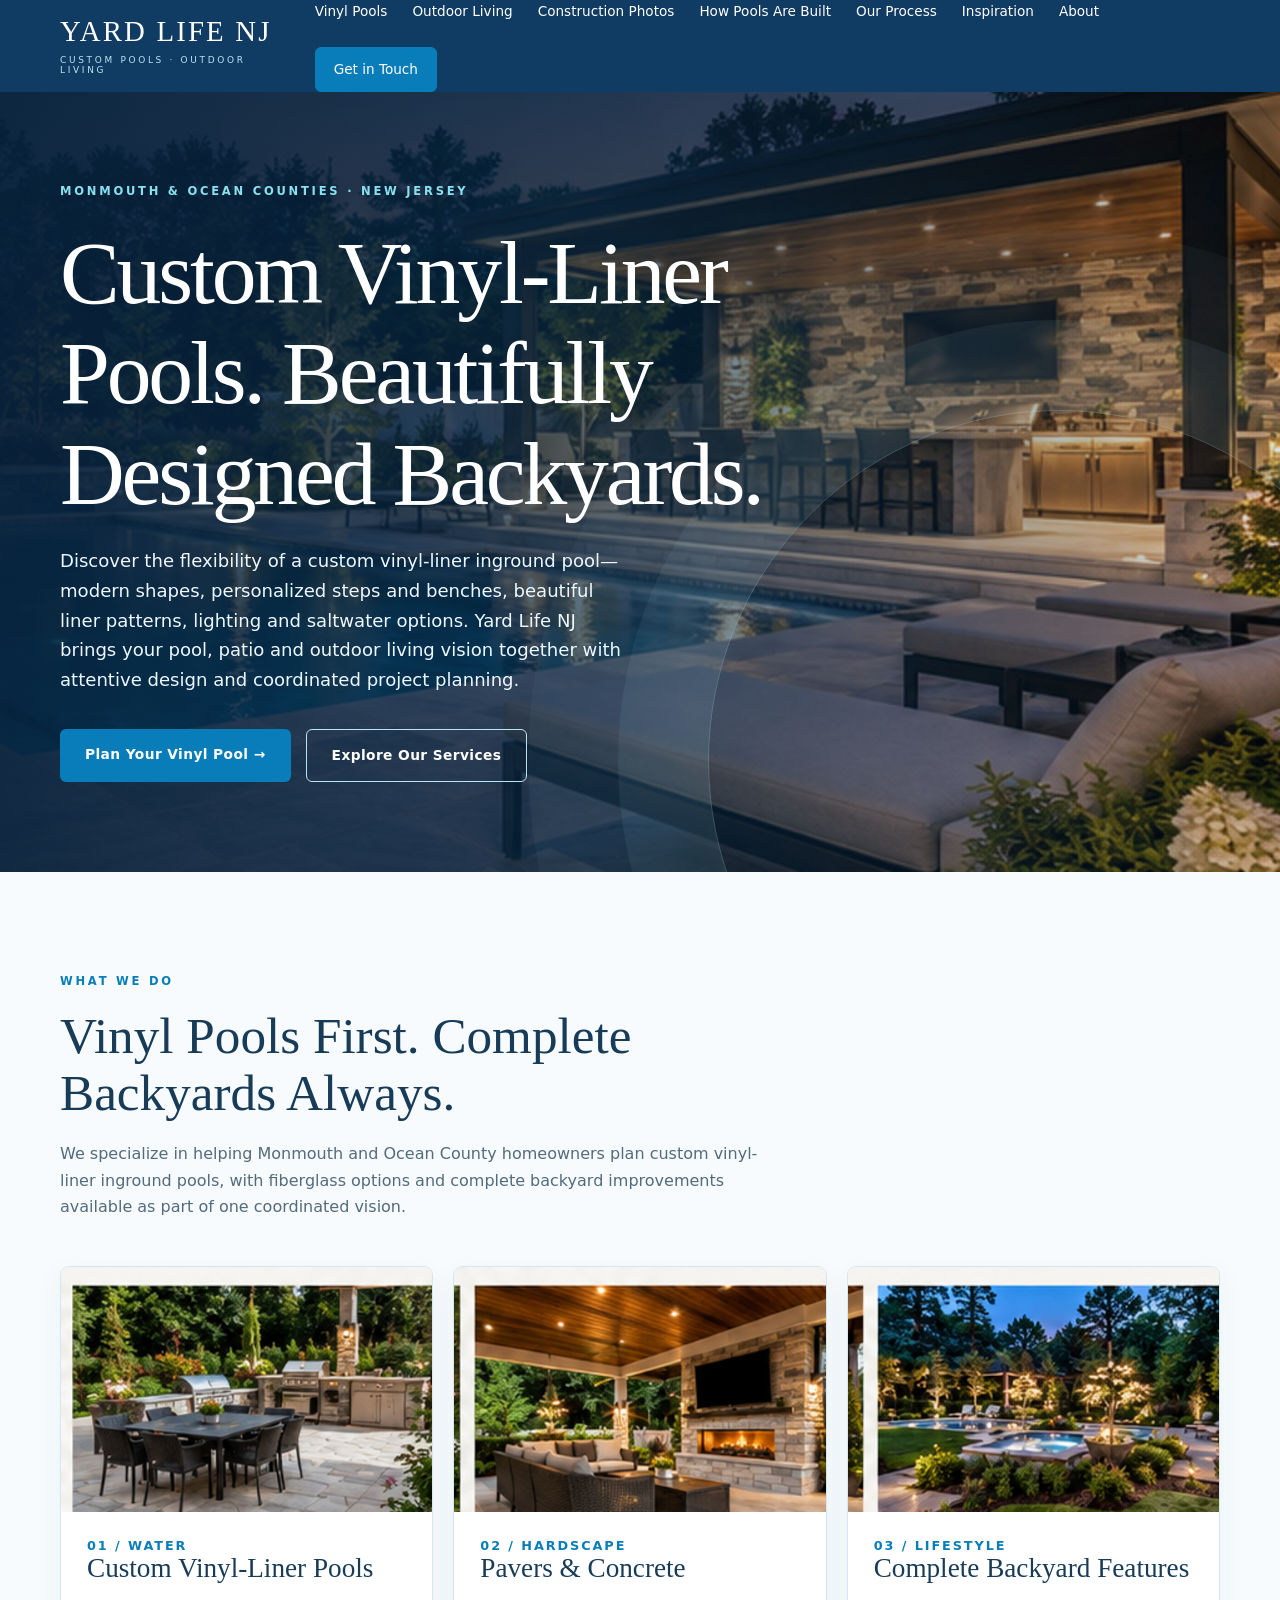
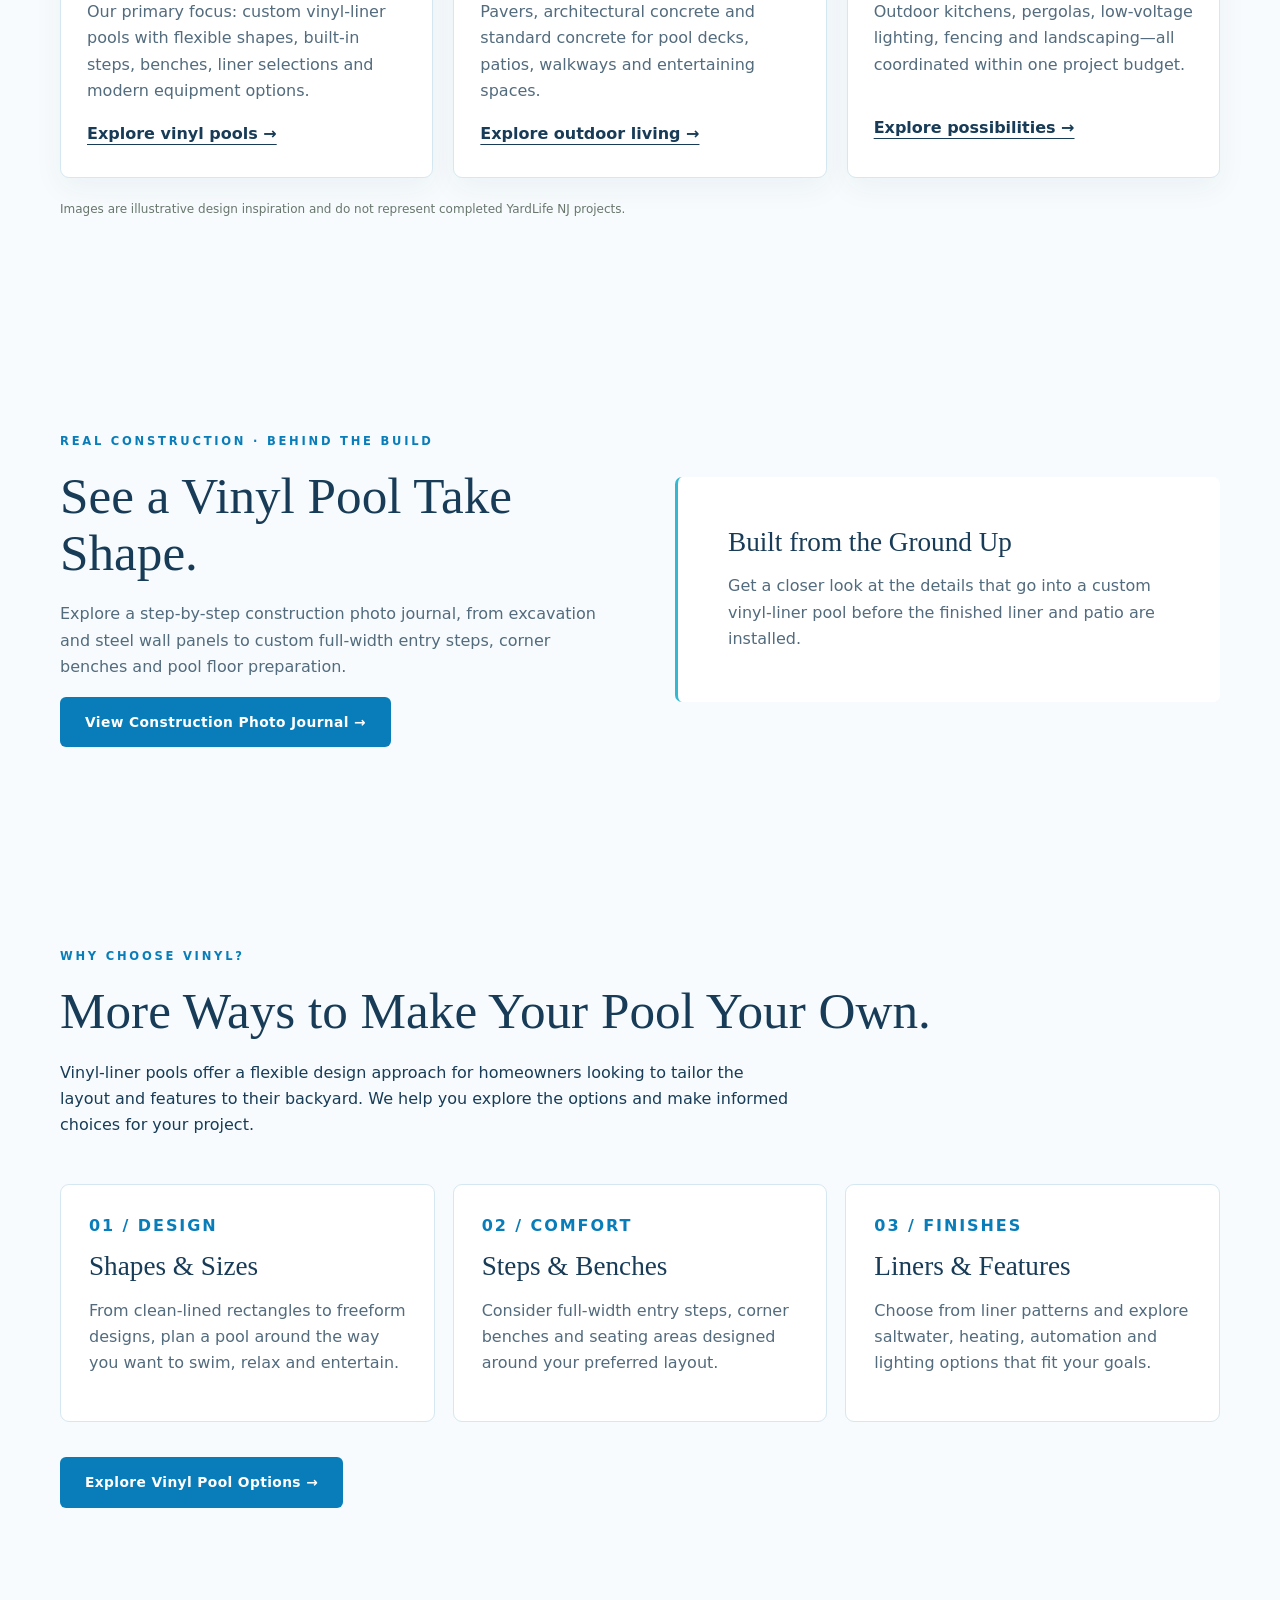
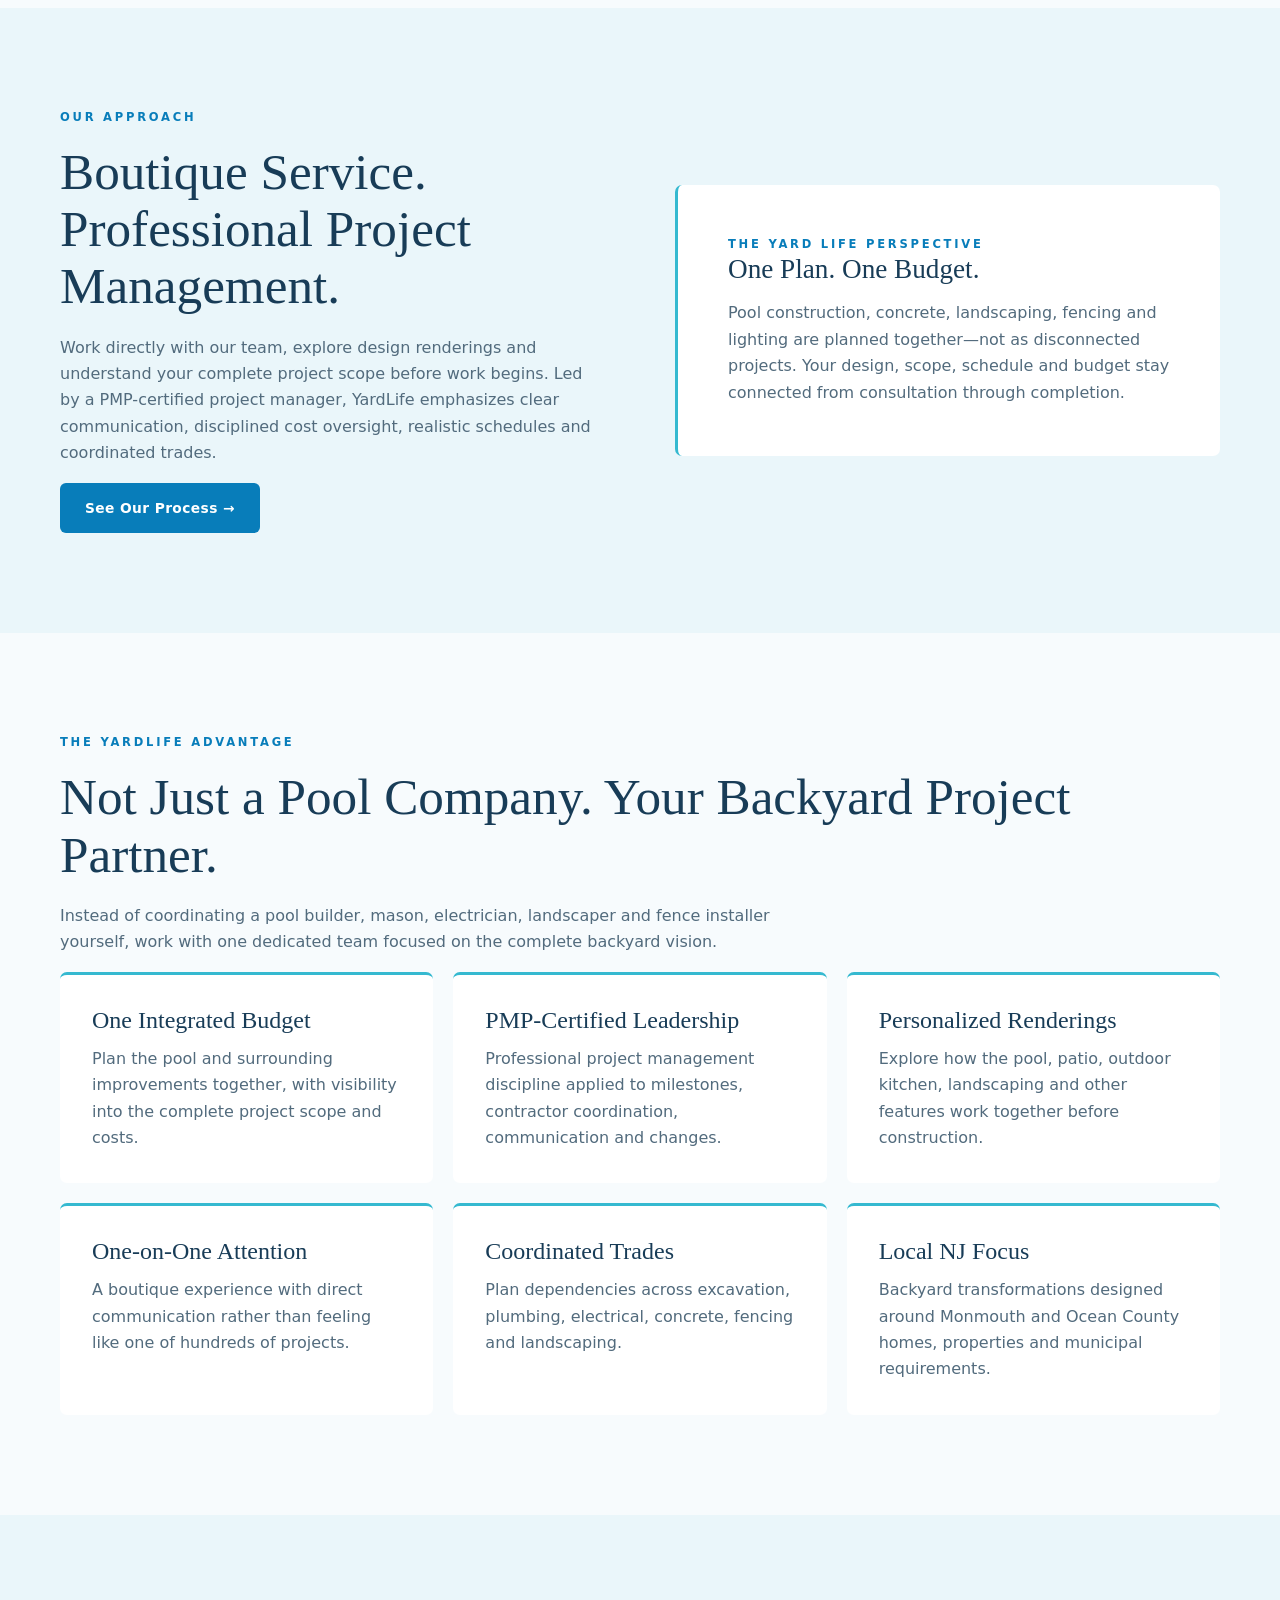
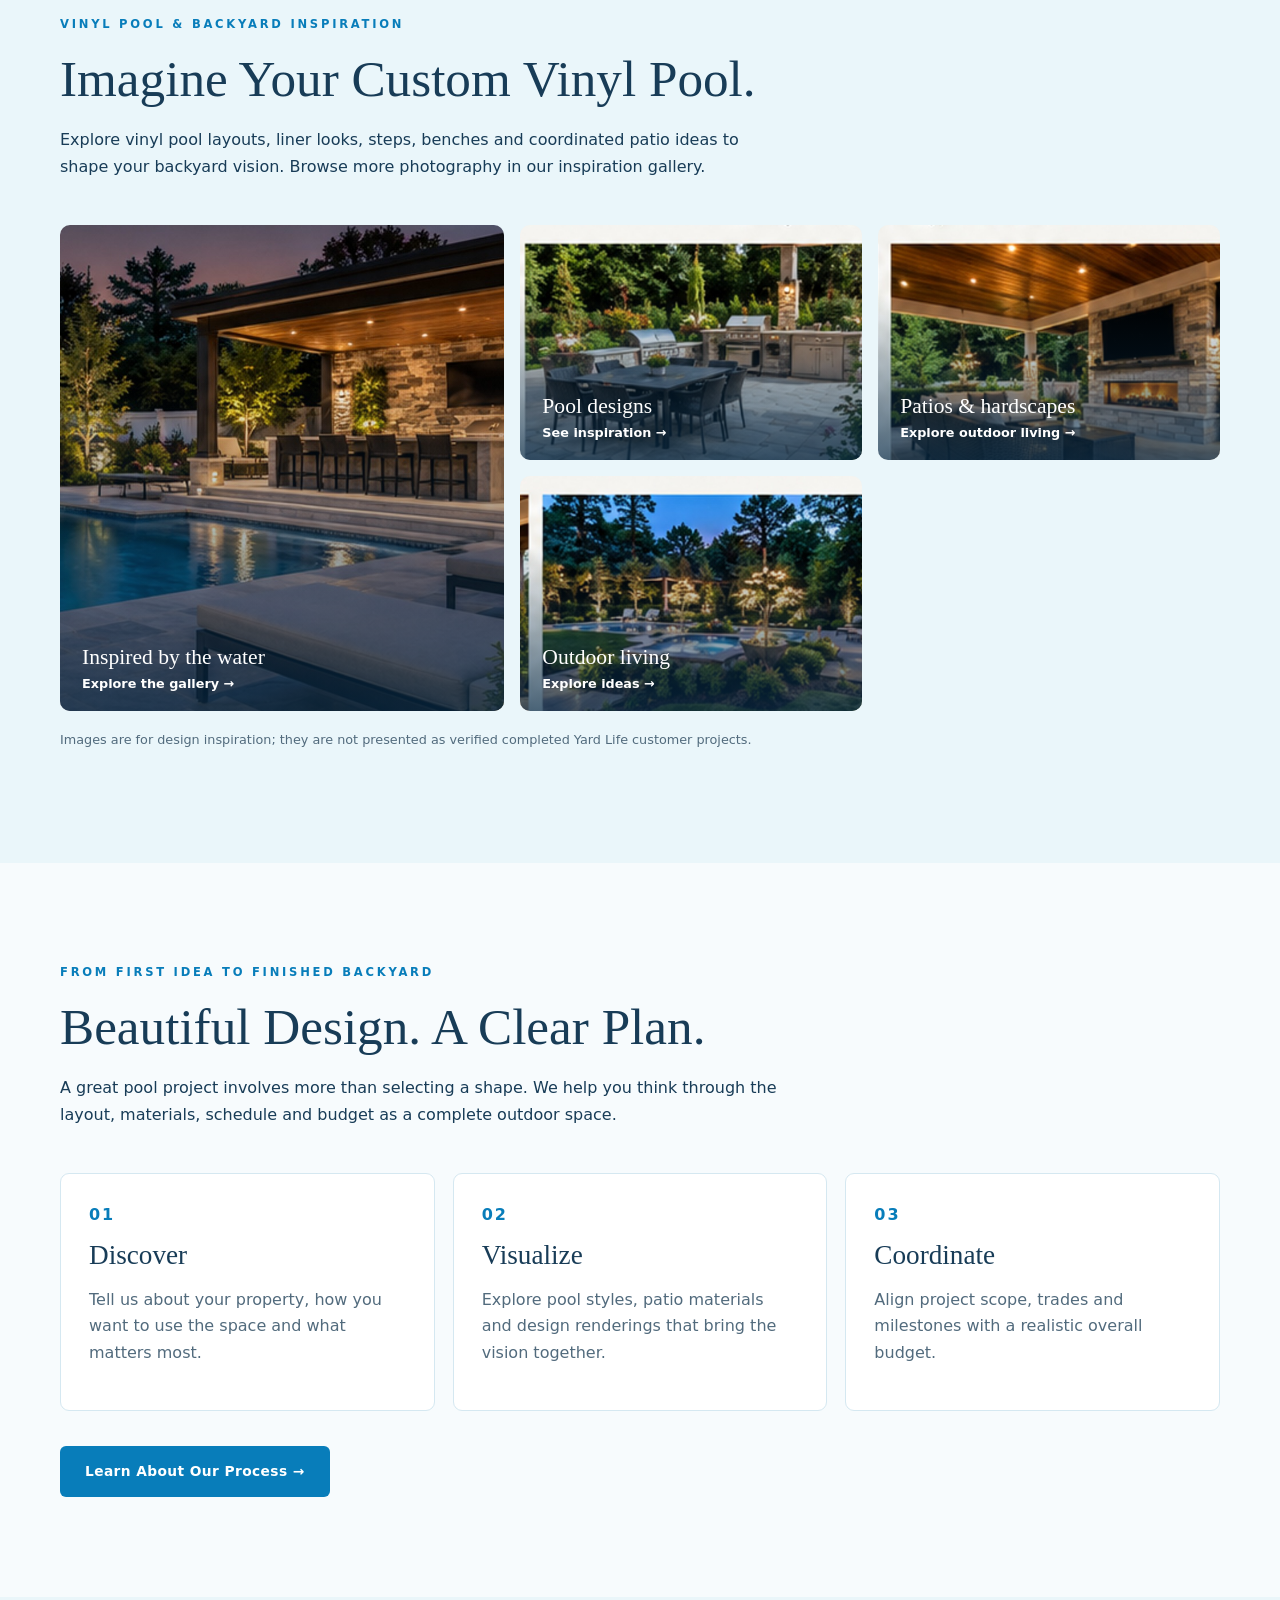
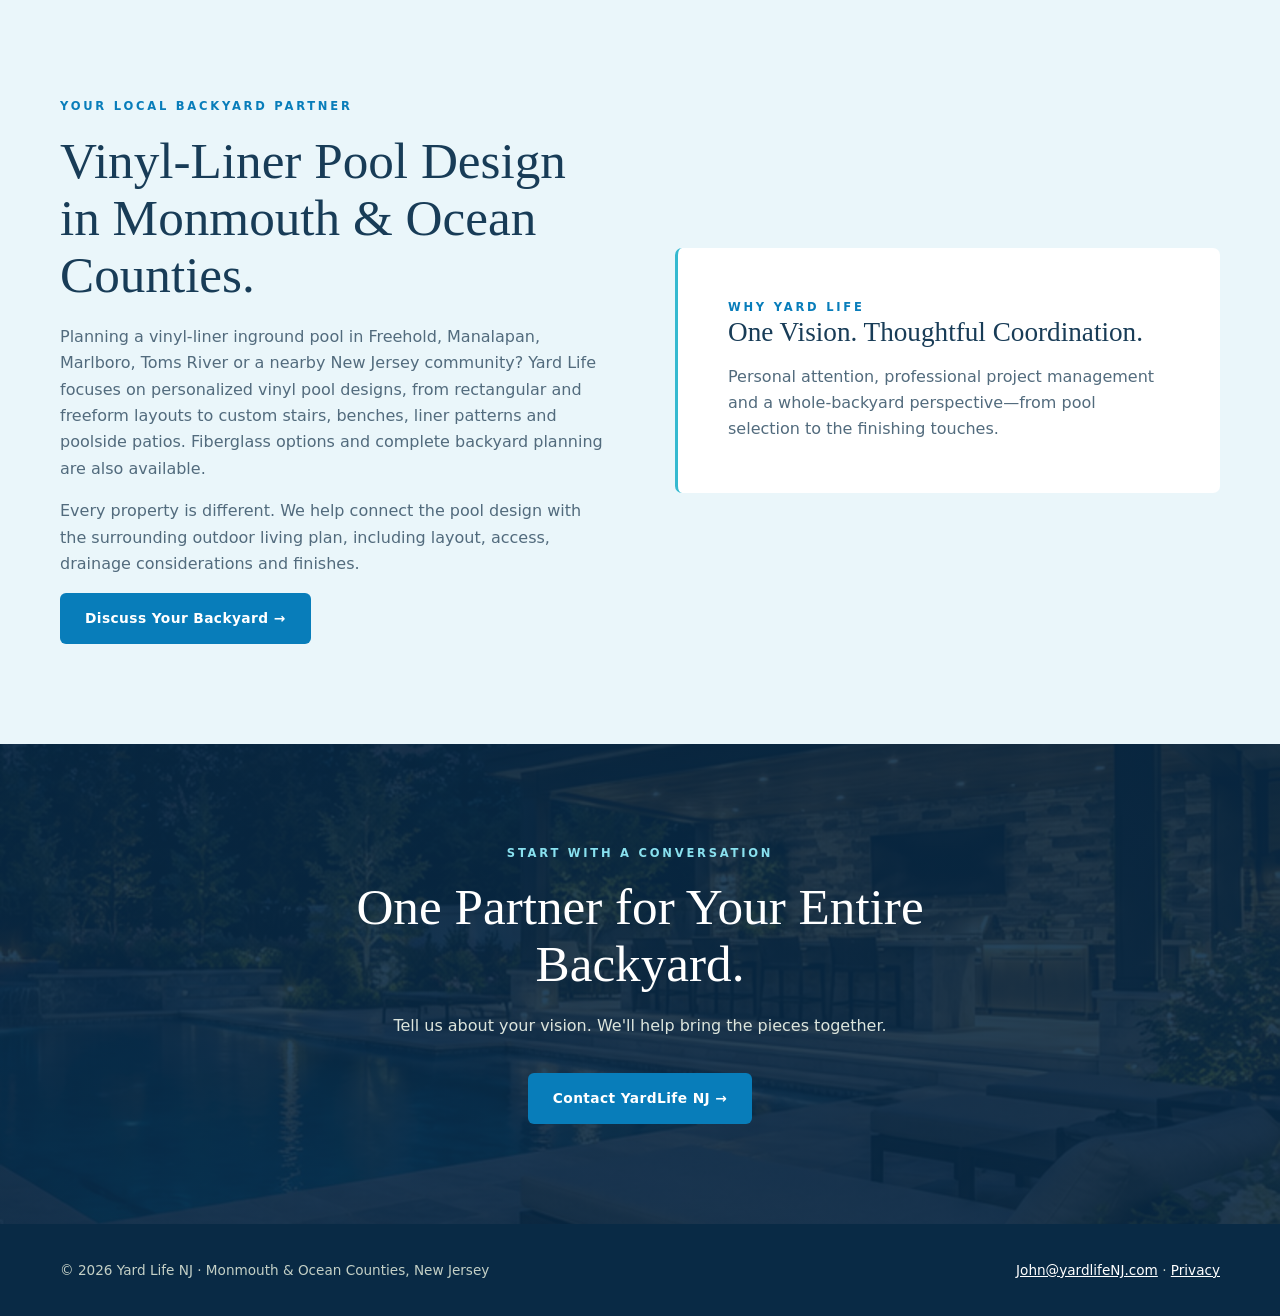
==== commit 984390e7: "Apply YardLife coastal blue palette to index.html" ====
--- a/index.html
+++ b/index.html
@@ -7,7 +7,7 @@
 :root{--dark:#14251e;--green:#274c39;--gold:#c6a876;--paper:#f7f5ef;--ink:#223029;--muted:#65736a}*{box-sizing:border-box}html{scroll-behavior:smooth}body{margin:0;background:var(--paper);color:var(--ink);font:16px/1.65 system-ui,-apple-system,Segoe UI,sans-serif}a{color:inherit}a:focus-visible,button:focus-visible{outline:3px solid var(--gold);outline-offset:4px}.wrap{width:min(1160px,calc(100% - 44px));margin:auto}.top{background:var(--dark);color:#fff}.top-inner{min-height:86px;display:flex;align-items:center;justify-content:space-between;gap:24px}.brand{text-decoration:none;font-family:Georgia,serif;font-size:1.8rem;letter-spacing:.075em;line-height:1}.brand small{display:block;font:500 .56rem system-ui;letter-spacing:.3em;margin-top:10px;color:#d8d2c4}.nav{display:flex;align-items:center;gap:25px;flex-wrap:wrap}.nav a{text-decoration:none;font-size:.85rem}.nav a:hover{text-decoration:underline}.nav .contact{border:1px solid #a7aa99;padding:10px 18px}.hero{background:linear-gradient(90deg,rgba(9,27,20,.88) 0%,rgba(9,27,20,.65) 46%,rgba(9,27,20,.18) 100%),url('https://images.unsplash.com/photo-1576013551627-0cc20b96c2a7?auto=format&fit=crop&w=2200&q=85') center 55%/cover no-repeat;color:#fff;min-height:620px;display:flex;align-items:center;position:relative;overflow:hidden}.hero:after{content:"";position:absolute;right:-130px;bottom:-240px;width:700px;height:700px;border:1px solid #ffffff30;border-radius:50%;box-shadow:0 0 0 90px #ffffff09,0 0 0 180px #ffffff06;pointer-events:none}.hero .wrap{position:relative;z-index:1;padding:90px 0}.eyebrow{font-size:.72rem;letter-spacing:.24em;text-transform:uppercase;font-weight:700;color:var(--gold)}h1,h2,h3{font-family:Georgia,serif;font-weight:400;line-height:1.12}h1{font-size:clamp(3.5rem,7vw,6.7rem);letter-spacing:-.035em;max-width:850px;margin:22px 0}h2{font-size:clamp(2.3rem,4vw,3.7rem);margin:16px 0 20px}h3{font-size:1.7rem;margin:0 0 12px}.hero p{max-width:570px;color:#e0e7df;font-size:1.13rem}.buttons{display:flex;gap:15px;flex-wrap:wrap;margin-top:34px}.btn{display:inline-block;text-decoration:none;background:var(--gold);color:#18251c;padding:14px 25px;font-weight:700;font-size:.86rem;letter-spacing:.03em}.btn.secondary{background:transparent;color:#fff;border:1px solid #a7b6aa}.section{padding:100px 0}.intro{max-width:730px;margin-bottom:45px}.intro p,.card p,.split p{color:var(--muted)}.cards{display:grid;grid-template-columns:repeat(3,1fr);gap:20px}.card{background:#fff;border:1px solid #e5e6df;padding:0 0 30px;overflow:hidden}.card img{display:block;width:100%;height:245px;object-fit:cover}.card h3,.card p,.card a,.card .num{margin-left:26px;margin-right:26px}.card .num{display:block;margin-top:26px}.card p{min-height:100px}.card a{display:inline-block}.card .num{font:700 .8rem system-ui;color:#7b896d;letter-spacing:.15em}.card a{font-weight:700;text-underline-offset:5px}.cream{background:#e9ece5}.split{display:grid;grid-template-columns:1fr 1fr;gap:70px;align-items:center}.feature{padding:50px;border-left:3px solid var(--gold);background:#fff}.feature p{margin-bottom:0}.closing{background:linear-gradient(rgba(11,30,23,.87),rgba(11,30,23,.87)),url('https://images.unsplash.com/photo-1564013799919-ab600027ffc6?auto=format&fit=crop&w=1800&q=80') center/cover;color:#fff;text-align:center;padding:100px 20px}.closing p{color:#dce5dd}.closing h2{max-width:780px;margin:15px auto 20px}footer{background:#101e18;color:#c4d0c6;padding:35px 0;font-size:.85rem}footer .wrap{display:flex;justify-content:space-between;gap:20px;flex-wrap:wrap}footer a{color:#fff}@media(max-width:800px){.top-inner{padding:22px 0;align-items:flex-start;flex-direction:column}.nav{gap:14px}.hero{min-height:550px}.section{padding:65px 0}.cards,.split{grid-template-columns:1fr}.split{gap:25px}.feature{padding:30px}}@media(max-width:420px){.nav{gap:10px}.nav a{font-size:.75rem}.hero h1{font-size:3.2rem}}
 .adv-grid{display:grid;grid-template-columns:repeat(3,1fr);gap:20px}.adv-item{background:#fff;padding:32px;border-top:3px solid var(--gold)}.adv-item strong{display:block;font:400 1.5rem Georgia,serif;margin-bottom:12px}.adv-item p{color:var(--muted);margin:0}.review-panel{background:#fff;padding:38px;border:1px solid #e3e5dc}.review-panel p{max-width:720px;color:var(--muted)}@media(max-width:800px){.adv-grid{grid-template-columns:1fr}} .sample-grid{display:grid;grid-template-columns:repeat(3,minmax(0,1fr));gap:20px;margin-top:35px}.sample-review{background:white;border:1px solid #dde2d9;padding:28px;display:flex;flex-direction:column;gap:12px}.sample-review p{font-family:Georgia,serif;font-size:1.08rem;line-height:1.6;flex:1;margin:4px 0}.sample-review strong{color:var(--green)}.sample-review span{font-size:.83rem;color:var(--muted)}.sample-tag{font-size:.64rem;letter-spacing:.1em;font-weight:800;color:#7c6c50}@media(max-width:850px){.sample-grid{grid-template-columns:1fr 1fr}}@media(max-width:580px){.sample-grid{grid-template-columns:1fr}} .sample-review{padding:0;overflow:hidden;gap:10px}.sample-review>*:not(.sample-photo){margin-left:24px;margin-right:24px}.sample-review>span{margin-bottom:24px}.sample-review .sample-photo{display:block;width:100%;height:190px;object-fit:cover}.sample-review .sample-tag{margin-top:15px}.sample-review p{font-size:1rem}.sample-review strong{margin-top:8px} :root{--dark:#103b60;--green:#17618b;--gold:#1689c2;--paper:#f2f7fa;--ink:#153650;--muted:#526b7d}body{background:var(--paper)}.top{background:#103b60}.brand small{color:#a9d7ed}.nav .contact{background:#1689c2;border-color:#1689c2;color:white;border-radius:5px}.nav a:hover{color:#8ddcf2}.hero{background:linear-gradient(90deg,rgba(7,38,66,.91) 0%,rgba(7,48,82,.69) 47%,rgba(7,48,82,.12) 100%),url('hero.jpg') center 52%/cover no-repeat;min-height:650px}.hero:after{border-color:#b3e5f344;box-shadow:0 0 0 90px #b3e5f311,0 0 0 180px #b3e5f30a}.eyebrow{color:#1689c2}.hero .eyebrow,.closing .eyebrow{color:#8ddcf2}.hero p{color:#edf7ff}.btn{background:#1689c2;color:white;border-radius:5px;transition:background .2s,transform .2s}.btn:hover{background:#0e6e9f;transform:translateY(-2px)}.btn.secondary{border-color:#c3e9fa}.card{border-color:#dce8f0;border-radius:9px;box-shadow:0 10px 30px #103b600d}.card .num{color:#1689c2}.cream{background:#e5f0f6}.feature{border-left-color:#1689c2;border-radius:7px}.adv-item{border-top-color:#1689c2;border-radius:7px}.closing{background:linear-gradient(#082f50e6,#082f50e6),url('hero.jpg') center/cover}footer{background:#092a45}.sample-review strong{color:#17618b}.sample-tag{color:#17618b}a:focus-visible,button:focus-visible{outline-color:#65c8df}@media(max-width:800px){.hero{min-height:590px;background-position:60% center}.top-inner{gap:15px}.nav{row-gap:12px}.hero .wrap{padding:75px 0}}@media(max-width:420px){.hero h1{font-size:clamp(2.8rem,12vw,3.4rem)}}
 .project-grid{display:grid;grid-template-columns:1.3fr 1fr 1fr;grid-template-rows:235px 235px;gap:16px}.project-tile{position:relative;overflow:hidden;border-radius:10px;display:block;color:white;min-height:200px}.project-large{grid-row:span 2}.project-tile img{width:100%;height:100%;object-fit:cover;transition:transform .4s}.project-tile:hover img{transform:scale(1.04)}.project-tile:after{content:"";position:absolute;inset:30% 0 0;background:linear-gradient(transparent,#072b48b8)}.project-tile span{position:absolute;z-index:1;bottom:20px;left:22px;font:400 1.35rem Georgia,serif}.project-tile b{display:block;font:600 .8rem system-ui;margin-top:6px}.image-disclaimer{font-size:.8rem;color:var(--muted);margin-top:18px}.planning-grid{display:grid;grid-template-columns:repeat(3,1fr);gap:18px;margin:35px 0}.planning-grid article{padding:28px;background:#fff;border:1px solid #dce8f0;border-radius:9px}.planning-grid span{color:#1689c2;font-weight:800;letter-spacing:.12em}.planning-grid h3{margin-top:12px}.planning-grid p{color:var(--muted)}@media(max-width:800px){.project-grid{grid-template-columns:1fr 1fr;grid-template-rows:auto}.project-large{grid-row:span 1;grid-column:span 2;min-height:350px}.project-tile{min-height:230px}.planning-grid{grid-template-columns:1fr}}@media(max-width:500px){.project-grid{grid-template-columns:1fr}.project-large{grid-column:span 1;min-height:270px}.project-tile{min-height:240px}}
-</style></head><body>
+</style><link rel="stylesheet" href="/yardlife-theme.css?v=20261114"></head><body>
 <header class="top"><div class="wrap top-inner"><a class="brand" href="/" aria-label="Yard Life NJ home">YARD LIFE NJ<small>CUSTOM POOLS · OUTDOOR LIVING</small></a><nav class="nav" aria-label="Main navigation"><a href="/inground-pools.html">Vinyl Pools</a><a href="/outdoor-living.html">Outdoor Living</a><a href="/vinyl-pool-construction.html">Construction Photos</a><a href="/how-a-pool-is-built.html">How Pools Are Built</a><a href="/pool-building-process.html">Our Process</a><a href="/gallery.html">Inspiration</a><a href="/about.html">About</a><a class="contact" href="/contact.html">Get in Touch</a></nav></div></header>
 <main><section class="hero"><div class="wrap"><div class="eyebrow">MONMOUTH &amp; OCEAN COUNTIES · NEW JERSEY</div><h1>Custom Vinyl-Liner Pools. Beautifully Designed Backyards.</h1><p>Discover the flexibility of a custom vinyl-liner inground pool—modern shapes, personalized steps and benches, beautiful liner patterns, lighting and saltwater options. Yard Life NJ brings your pool, patio and outdoor living vision together with attentive design and coordinated project planning.</p><div class="buttons"><a class="btn" href="/contact.html">Plan Your Vinyl Pool →</a><a class="btn secondary" href="#services">Explore Our Services</a></div></div></section>
 <section class="section" id="services"><div class="wrap"><div class="intro"><div class="eyebrow">WHAT WE DO</div><h2>Vinyl Pools First. Complete Backyards Always.</h2><p>We specialize in helping Monmouth and Ocean County homeowners plan custom vinyl-liner inground pools, with fiberglass options and complete backyard improvements available as part of one coordinated vision.</p></div><div class="cards"><article class="card"><img src="photo-2.jpg" alt="Inground swimming pool inspiration" loading="lazy"><div class="num">01 / WATER</div><h3>Custom Vinyl-Liner Pools</h3><p>Our primary focus: custom vinyl-liner pools with flexible shapes, built-in steps, benches, liner selections and modern equipment options.</p><a href="/inground-pools.html">Explore vinyl pools →</a></article><article class="card"><img src="photo-3.jpg" alt="Upscale home and outdoor living inspiration" loading="lazy"><div class="num">02 / HARDSCAPE</div><h3>Pavers &amp; Concrete</h3><p>Pavers, architectural concrete and standard concrete for pool decks, patios, walkways and entertaining spaces.</p><a href="/outdoor-living.html">Explore outdoor living →</a></article><article class="card"><img src="photo-4.jpg" alt="Luxury living design inspiration" loading="lazy"><div class="num">03 / LIFESTYLE</div><h3>Complete Backyard Features</h3><p>Outdoor kitchens, pergolas, low-voltage lighting, fencing and landscaping—all coordinated within one project budget.</p><a href="/outdoor-living.html">Explore possibilities →</a></article></div><p style="font-size:.75rem;color:#68766c;margin-top:22px">Images are illustrative design inspiration and do not represent completed YardLife NJ projects.</p></div></section>
--- a/yardlife-theme.css
+++ b/yardlife-theme.css
@@ -0,0 +1,22 @@
+/* Yard Life NJ — unified coastal pool palette */
+:root{--dark:#103B63;--green:#087DBA;--gold:#087DBA;--paper:#EAF6FA;--ink:#183C57;--muted:#526B7D;--navy:#103B63;--pool-blue:#087DBA;--aqua:#35B9D0}
+body{background:#f7fbfd;color:var(--ink)}
+.top,header.top{background:var(--navy)}
+.brand small{color:#b8e6f3}
+.nav a:hover{color:#8be0ef}
+.nav .contact{background:var(--pool-blue);border-color:var(--pool-blue);color:#fff;border-radius:6px}
+.nav .contact:hover{background:#066493;color:#fff}
+.hero{background-image:linear-gradient(90deg,rgba(7,35,62,.90) 0%,rgba(7,43,73,.67) 47%,rgba(7,43,73,.12) 100%),url('hero.jpg')}
+.eyebrow,.card .num,.planning-grid span,.sample-tag{color:var(--pool-blue)}
+.hero .eyebrow,.closing .eyebrow{color:#89e1ef}
+.btn,.button,button[type=submit],input[type=submit]{background:var(--pool-blue);color:#fff;border-color:var(--pool-blue);border-radius:6px}
+.btn:hover,.button:hover,button[type=submit]:hover,input[type=submit]:hover{background:#066493}
+.btn.secondary{background:transparent;color:#fff;border-color:#b9e4f4}
+.cream{background:var(--paper)}
+.card,.sample-review,.planning-grid article,.review-panel{border-color:#d5e8f1}
+.feature{border-left-color:var(--aqua)}
+.adv-item{border-top-color:var(--aqua)}
+.sample-review strong{color:var(--navy)}
+.closing{background-image:linear-gradient(rgba(8,42,71,.88),rgba(8,42,71,.88)),url('hero.jpg')}
+footer{background:#092A45}
+a:focus-visible,button:focus-visible,input:focus-visible,textarea:focus-visible,select:focus-visible{outline:3px solid var(--aqua);outline-offset:3px}
